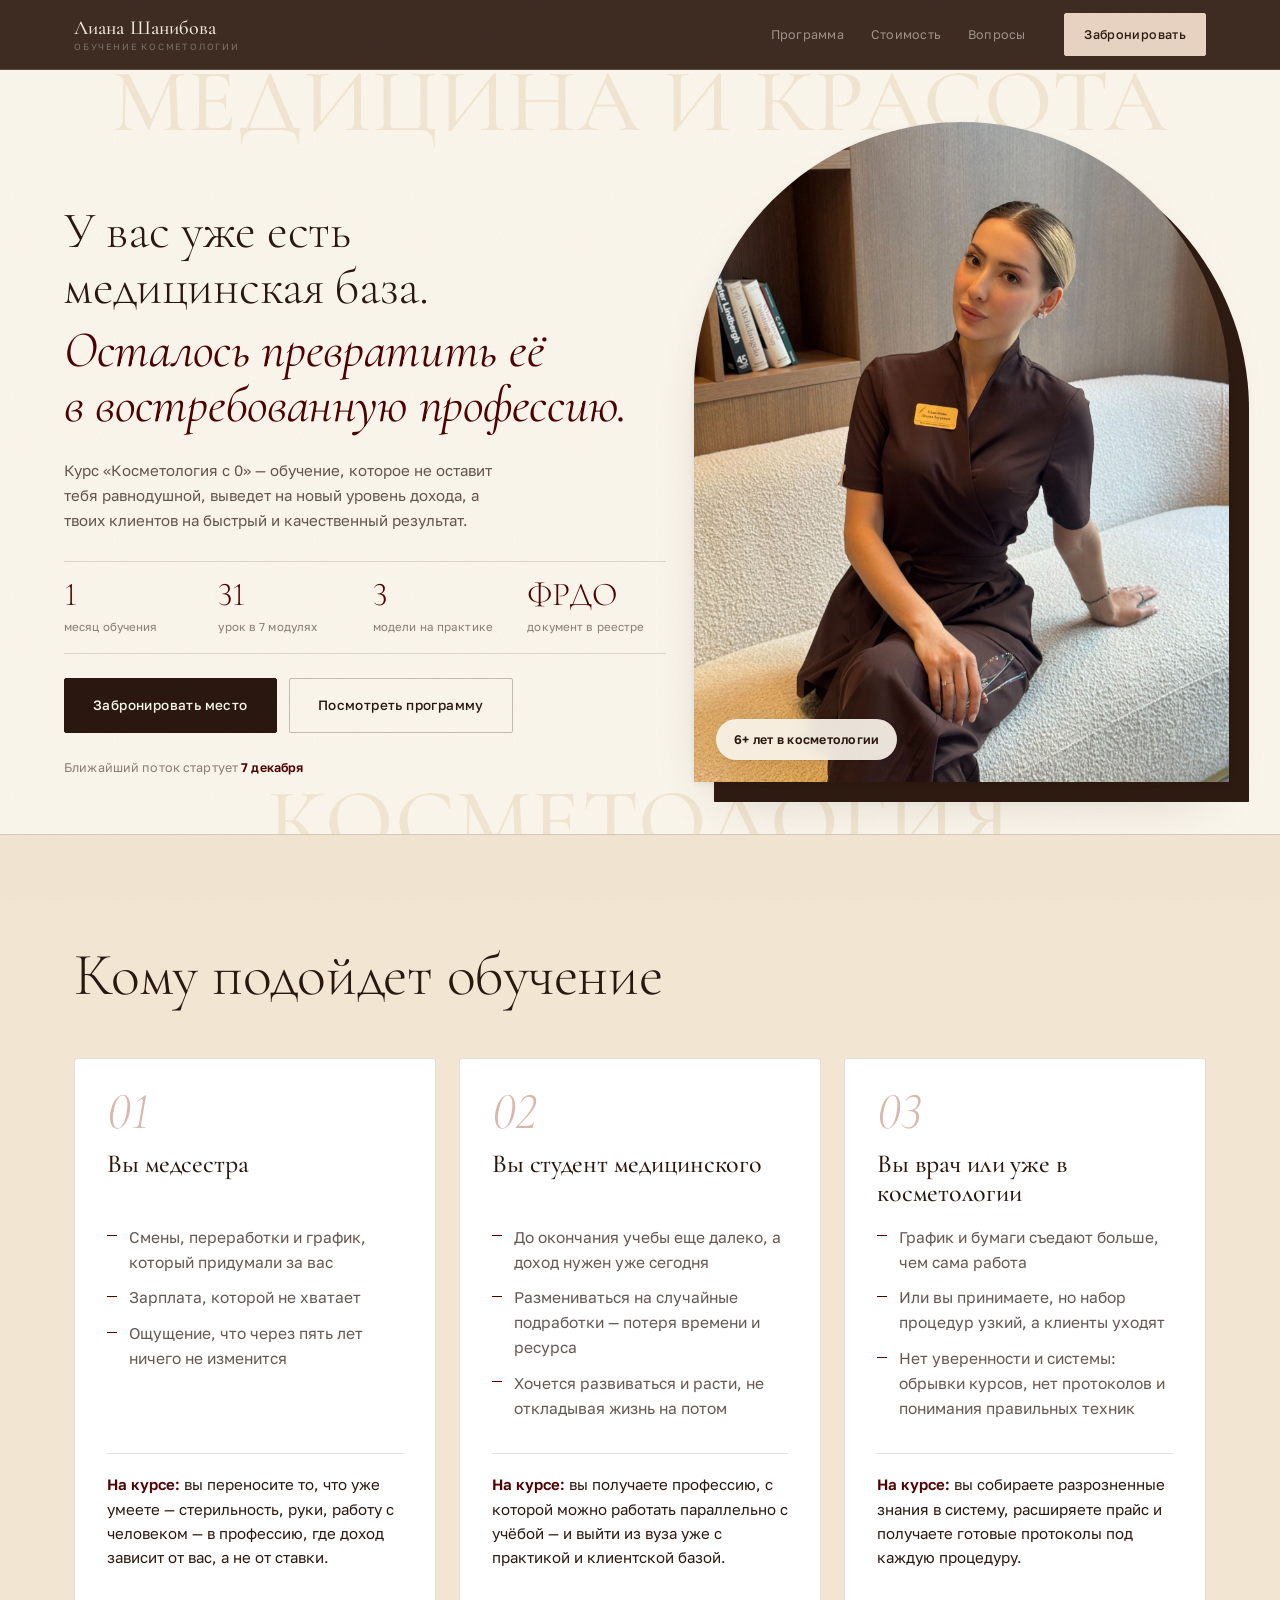
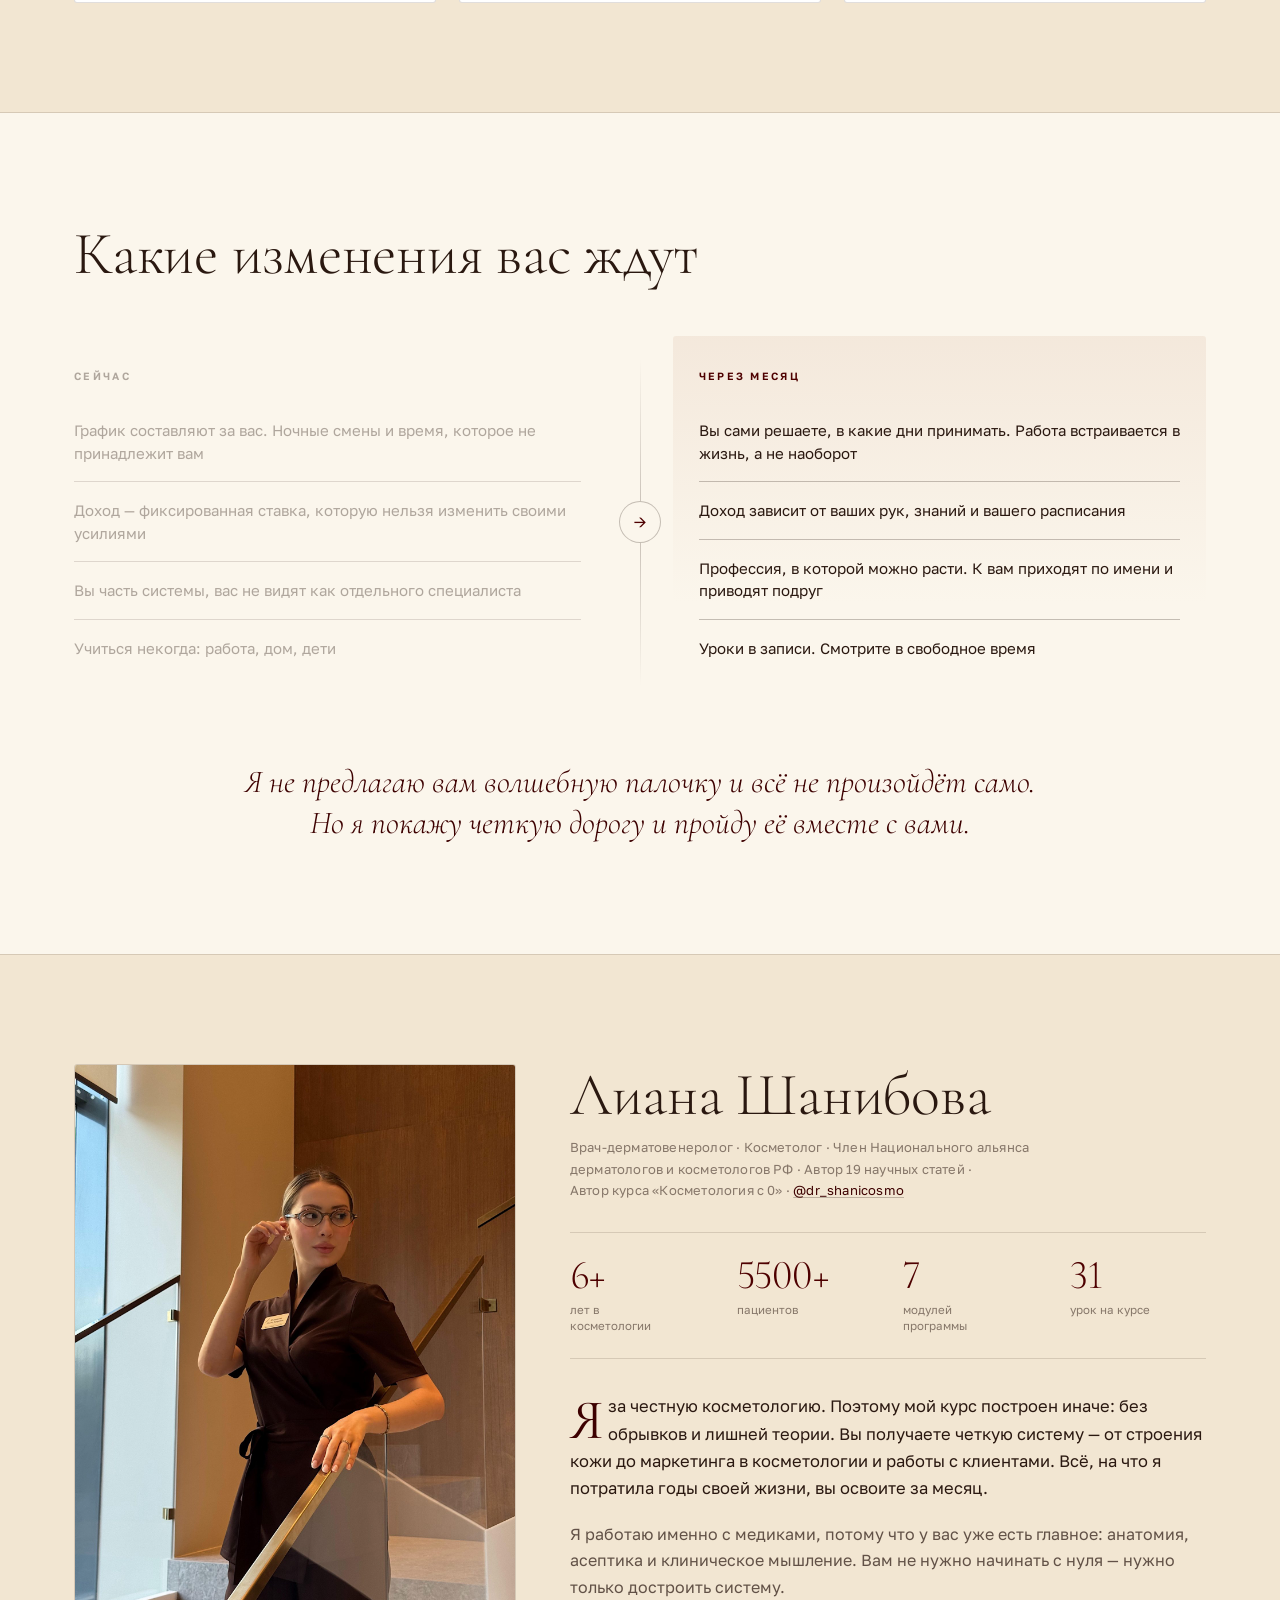
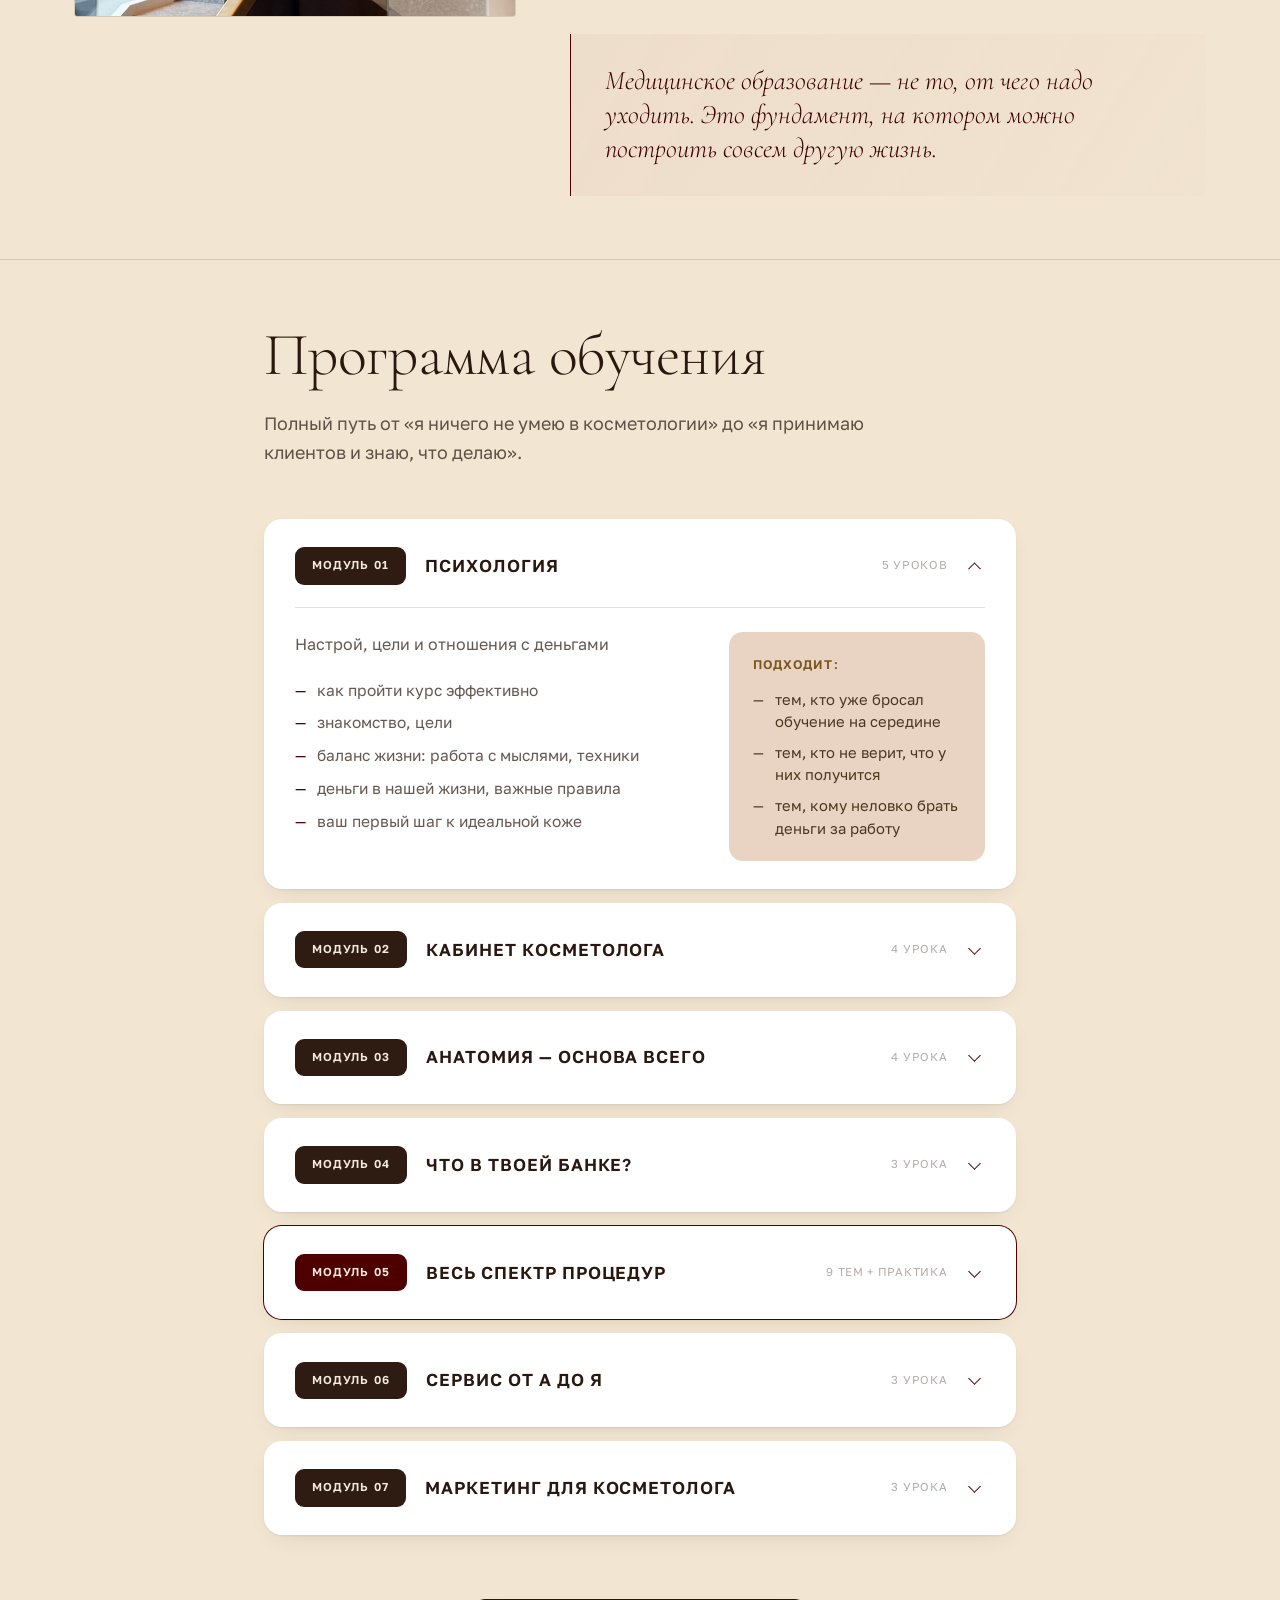
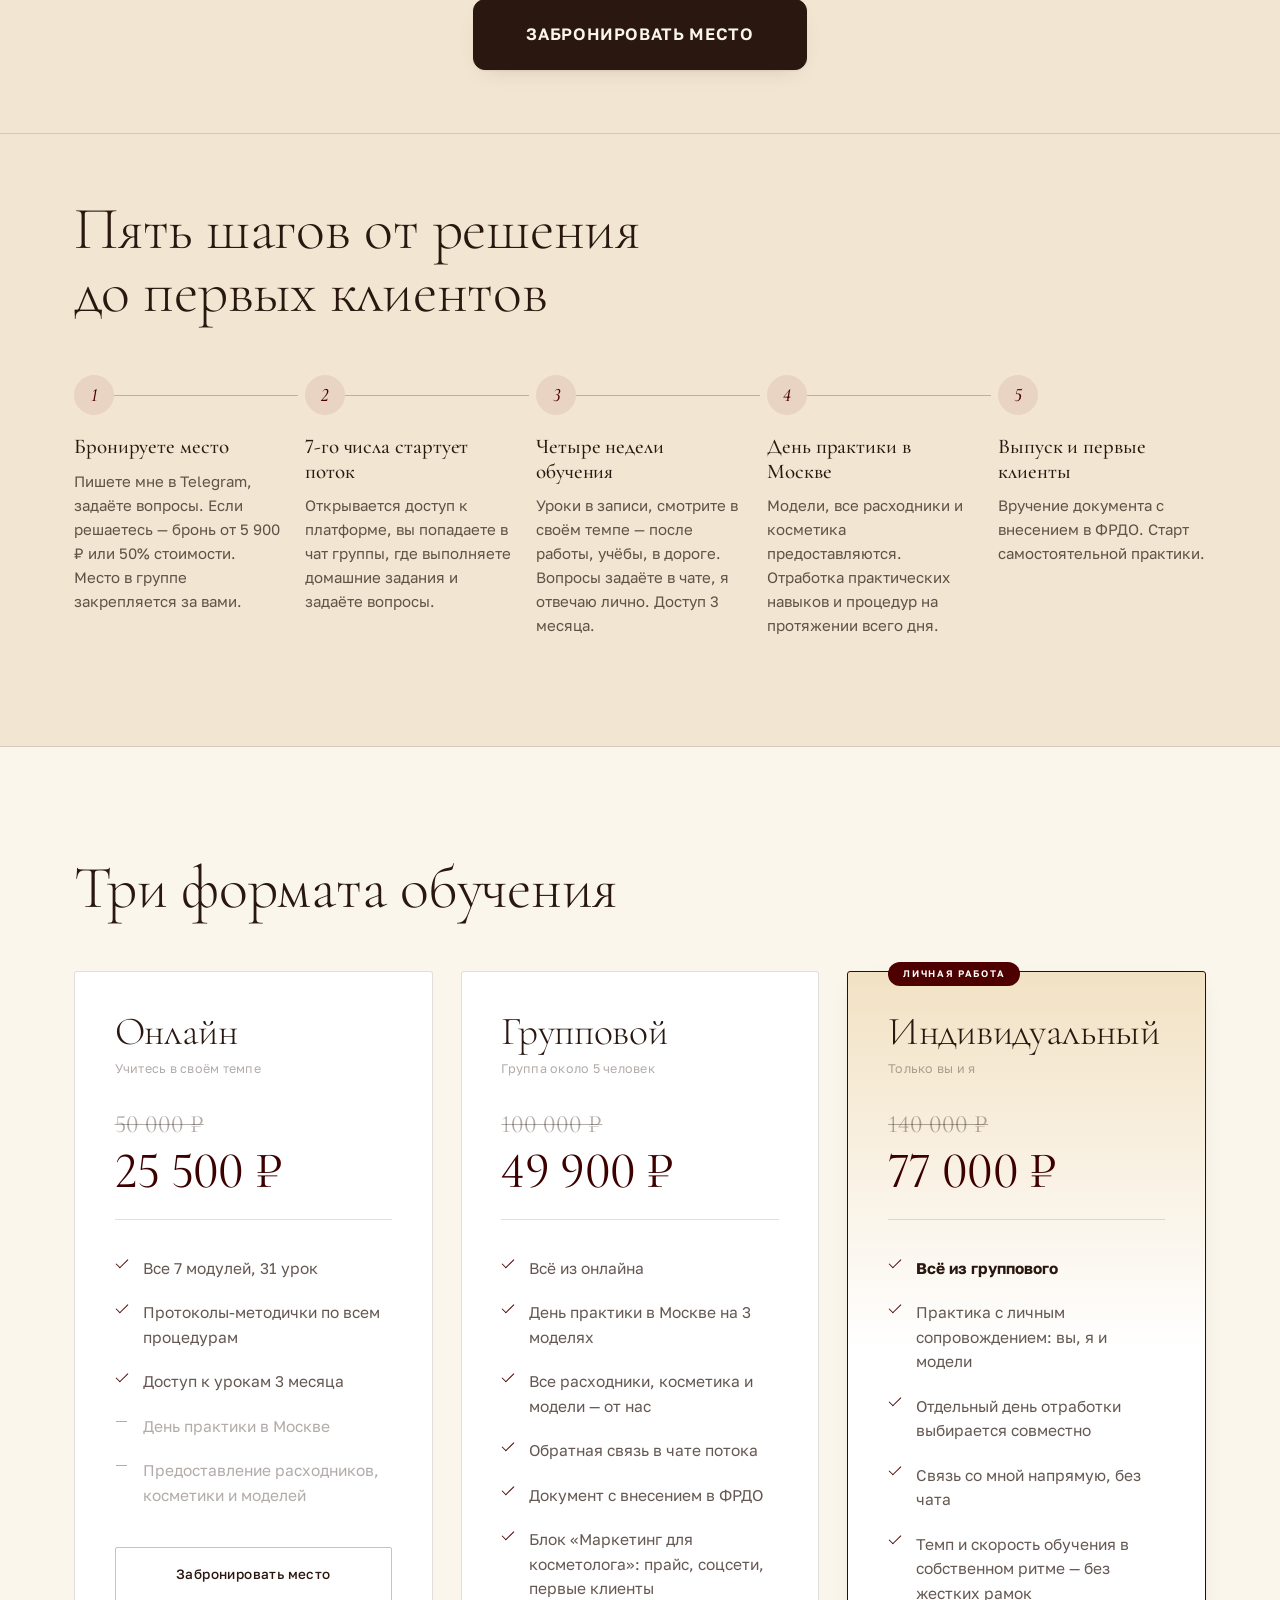
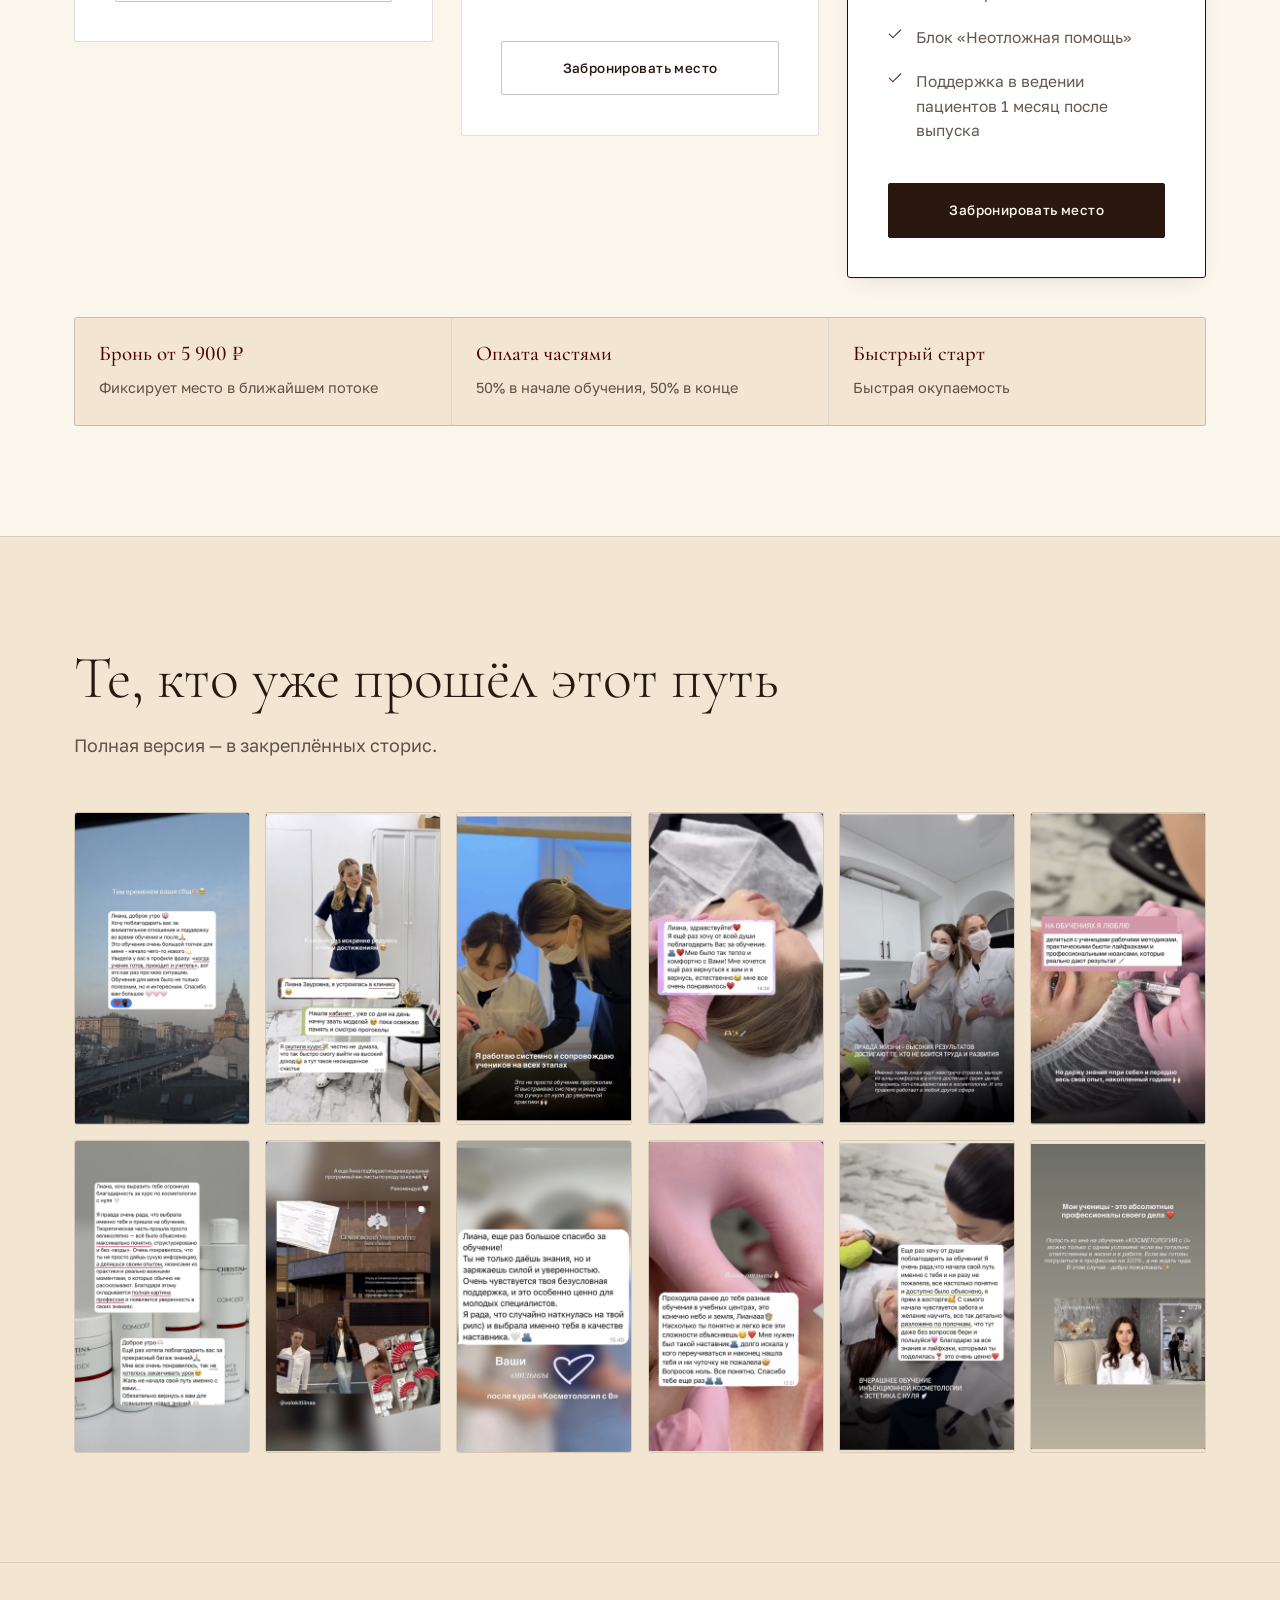
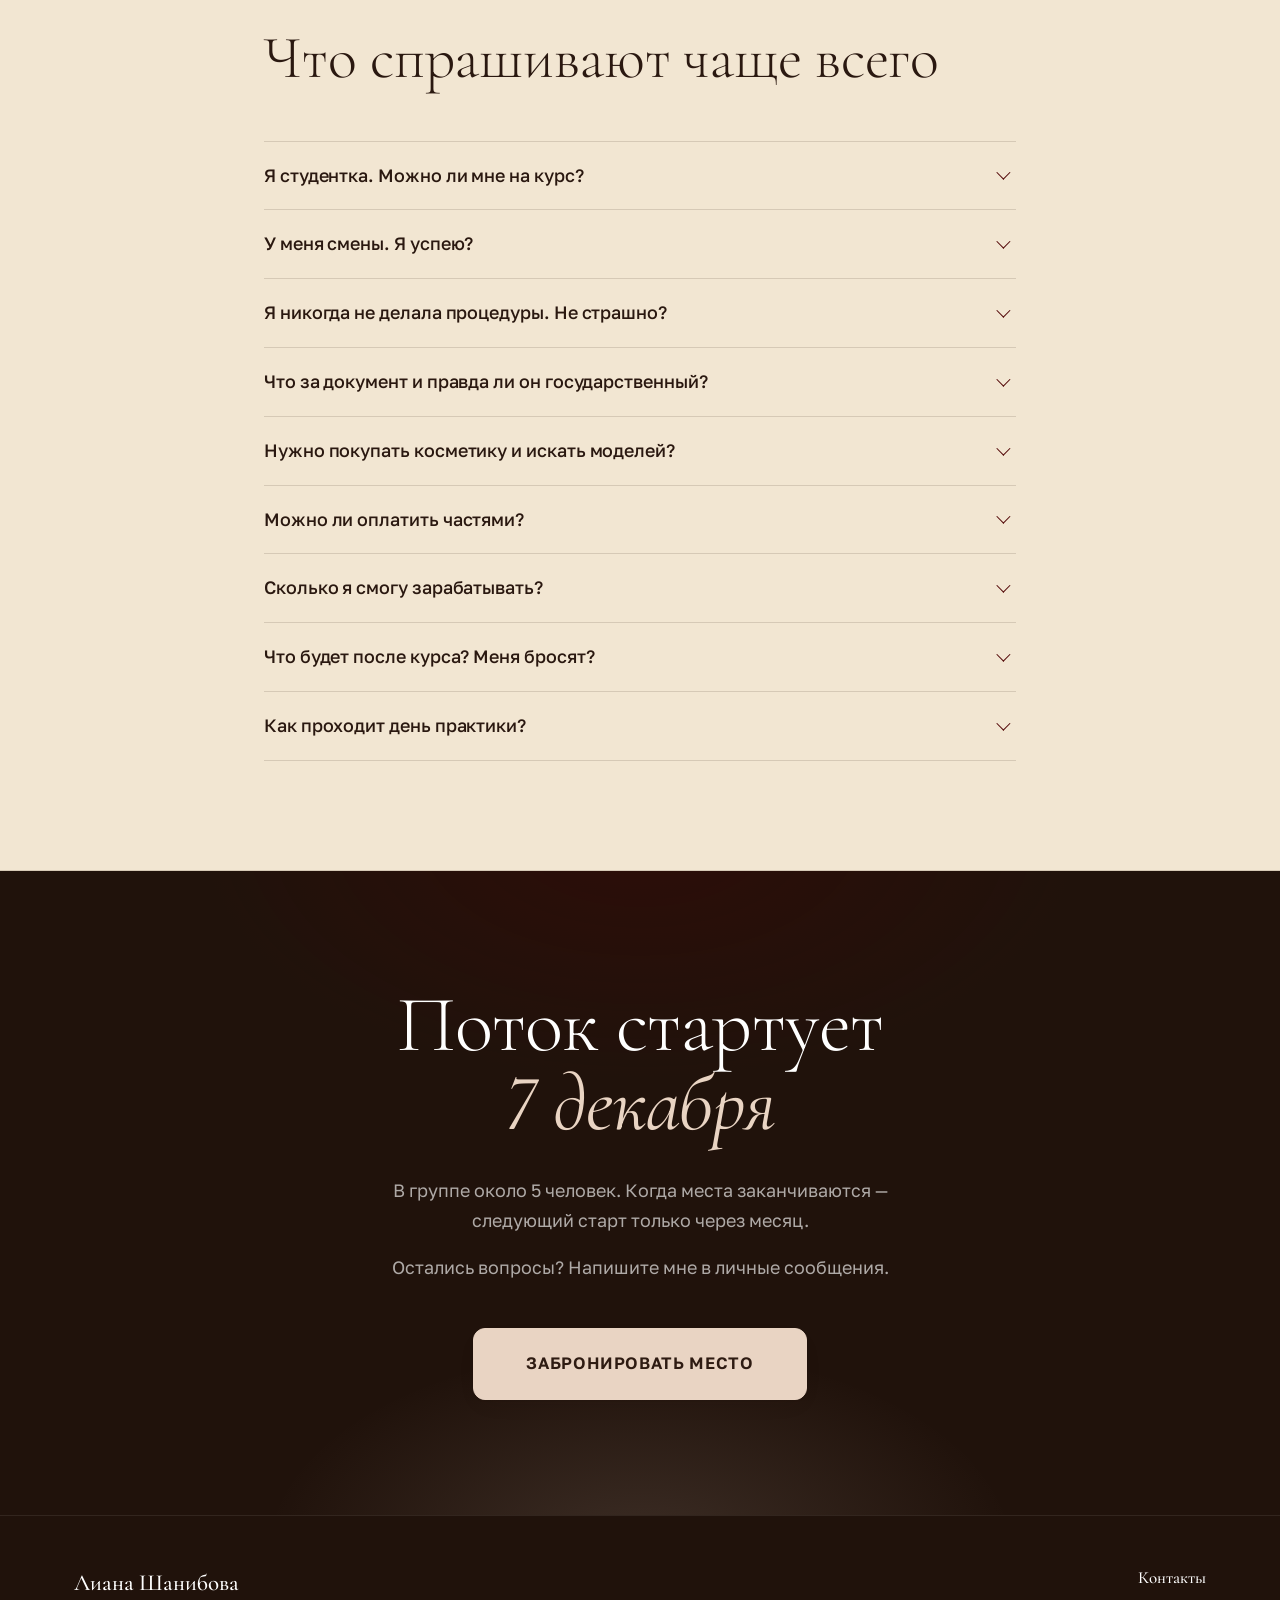
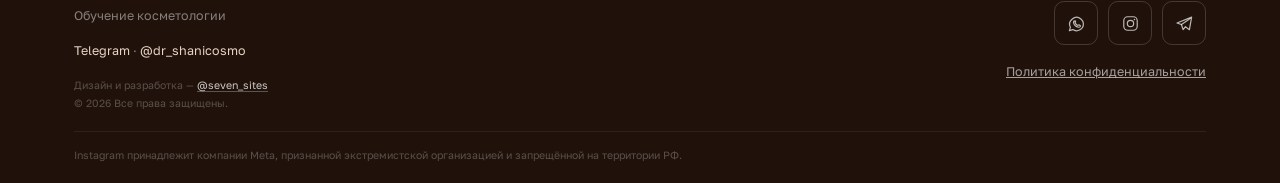
==== index.html @ 210749b7 "Изменил ссылку seven-sites" ====
<!DOCTYPE html>
<html lang="ru">
<head>
<meta charset="UTF-8">
<meta name="viewport" content="width=device-width, initial-scale=1">
<title>Косметология с 0 — обучение для медсестёр и студентов-медиков | Лиана Шанибова</title>
<link rel="icon" type="image/svg+xml" href="assets/favicon.svg">
<link rel="apple-touch-icon" href="assets/apple-touch-icon.png">
<meta name="description" content="Курс «Косметология с 0» для медсестёр, студентов-медиков и врачей. 1 месяц, 7 модулей, практика в Москве на 3 моделях, документ с внесением в ФРДО. Ближайший поток — 7 числа.">
<meta property="og:title" content="Косметология с 0 — обучение для медиков">
<meta property="og:description" content="За месяц — профессия косметолога-эстетиста. 7 модулей, практика на живых моделях, документ в ФРДО.">
<meta property="og:image" content="assets/og-image.jpg">
<meta property="og:type" content="website">
<link rel="preconnect" href="https://fonts.googleapis.com">
<link rel="preconnect" href="https://fonts.gstatic.com" crossorigin>
<link href="https://fonts.googleapis.com/css2?family=Cormorant+Garamond:ital,wght@0,300;0,400;0,500;0,600;1,300;1,400&family=Golos+Text:wght@400;500;600;700&display=swap" rel="stylesheet">
<link rel="stylesheet" href="styles.css?v=3">
<script>
  /* Анимацию появления включаем только если JS жив.
     Без этого флага контент виден сразу — страница не может «пропасть». */
  document.documentElement.classList.add('js');
</script>
</head>
<body>

<div class="grain" aria-hidden="true"></div>

<!-- ══ ШАПКА ══ -->
<header class="hdr">
  <div class="hdr__in">
    <a href="#top" class="hdr__brand">
      <span class="hdr__name">Лиана Шанибова</span>
      <span class="hdr__sub">обучение косметологии</span>
    </a>
    <nav class="hdr__nav">
      <a href="#program">Программа</a>
      <a href="#price">Стоимость</a>
      <a href="#faq">Вопросы</a>
    </nav>
    <a href="#" class="btn btn--sm js-tg">Забронировать</a>
  </div>
  <div class="hdr__progress" id="progress" aria-hidden="true"></div>
</header>

<main id="top">

<!-- ══ 01. ПЕРВЫЙ ЭКРАН ══ -->
<section class="hero">
  <p class="hero__ghost hero__ghost--top" aria-hidden="true">медицина и красота</p>
  <p class="hero__ghost hero__ghost--bottom" aria-hidden="true">косметология</p>

  <div class="hero__grid">
    <div class="hero__text">
      <h1 class="hero__h1 reveal" style="--d:.08s">
        У вас уже есть<br>медицинская база.
        <em>Осталось превратить её<br>в востребованную профессию.</em>
      </h1>
      <p class="hero__lead reveal" style="--d:.16s">
        Курс «Косметология с 0» — обучение, которое не оставит тебя равнодушной, выведет на новый уровень дохода, а твоих клиентов на быстрый и качественный результат.
      </p>
      <ul class="hero__marks reveal" style="--d:.24s">
        <li><b>1</b><span>месяц обучения</span></li>
        <li><b>31</b><span>урок в 7 модулях</span></li>
        <li><b>3</b><span>модели на практике</span></li>
        <li><b>ФРДО</b><span>документ в реестре</span></li>
      </ul>
      <div class="hero__cta reveal" style="--d:.32s">
        <a href="#" class="btn js-tg">Забронировать место</a>
        <a href="#program" class="btn btn--ghost">Посмотреть программу</a>
      </div>
      <p class="hero__note reveal" style="--d:.38s">
        Ближайший поток стартует <b class="js-stream">7 числа</b>
      </p>
    </div>

    <div class="hero__photo-frame">
      <span class="hero__photo-back" aria-hidden="true"></span>
      <!-- <span class="hero__photo-label" aria-hidden="true"><i></i>Действующая практика</span> -->
      <figure class="hero__photo">
        <img src="assets/hero-portrait.jpg" alt="Лиана Шанибова, косметолог-эстетист" loading="eager">
        <span class="hero__tag">6+ лет в косметологии</span>
      </figure>
    </div>
  </div>
</section>

<!-- ══ 02. УЗНАЙ СЕБЯ ══ -->
<section class="sec sec--tint" id="who">
  <div class="wrap">
    <p class="eyebrow reveal" data-n="02">Кто приходит</p>
    <h2 class="h2 reveal">Кому подойдет обучение</h2>

    <div class="cards3">
      <article class="card reveal">
        <span class="card__num">01</span>
        <h3>Вы медсестра</h3>
        <ul class="pains">
          <li>Смены, переработки и график, который придумали за вас</li>
          <li>Зарплата, которой не хватает</li>
          <li>Ощущение, что через пять лет ничего не изменится</li>
        </ul>
        <p class="card__out"><b>На курсе:</b> вы переносите то, что уже умеете — стерильность,
          руки, работу с человеком — в профессию, где доход зависит от вас, а не от ставки.</p>
      </article>

      <article class="card reveal" style="--d:.1s">
        <span class="card__num">02</span>
        <h3>Вы студент медицинского</h3>
        <ul class="pains">
          <li>До окончания учебы еще далеко, а доход нужен уже сегодня</li>
          <li>Размениваться на случайные подработки — потеря времени и ресурса</li>
          <li>Хочется развиваться и расти, не откладывая жизнь на потом</li>
        </ul>
        <p class="card__out"><b>На курсе:</b> вы получаете профессию, с которой можно работать
          параллельно с учёбой — и выйти из вуза уже с практикой и клиентской базой.</p>
      </article>

      <article class="card reveal" style="--d:.2s">
        <span class="card__num">03</span>
        <h3>Вы врач или уже в косметологии</h3>
        <ul class="pains">
          <li>График и бумаги съедают больше, чем сама работа</li>
          <li>Или вы принимаете, но набор процедур узкий, а клиенты уходят</li>
          <li>Нет уверенности и системы: обрывки курсов, нет протоколов и понимания правильных техник</li>
        </ul>
        <p class="card__out"><b>На курсе:</b> вы собираете разрозненные знания в систему,
          расширяете прайс и получаете готовые протоколы под каждую процедуру.</p>
      </article>
    </div>
  </div>
</section>

<!-- ══ 03. КОНТРАСТ ══ -->
<section class="sec" id="shift">
  <div class="wrap">
    <p class="eyebrow reveal" data-n="03">Что меняется</p>
    <h2 class="h2 reveal">Какие изменения вас ждут</h2>

    <div class="shift">
      <div class="shift__col shift__col--now">
        <p class="shift__cap">Сейчас</p>
        <ul>
          <li>График составляют за вас. Ночные смены и время, которое не принадлежит вам</li>
          <li>Доход — фиксированная ставка, которую нельзя изменить своими усилиями</li>
          <li>Вы часть системы, вас не видят как отдельного специалиста</li>
          <li>Учиться некогда: работа, дом, дети</li>
        </ul>
      </div>

      <div class="shift__axis" aria-hidden="true"><span class="shift__key">→</span></div>

      <div class="shift__col shift__col--next">
        <p class="shift__cap">Через месяц</p>
        <ul>
          <li>Вы сами решаете, в какие дни принимать. Работа встраивается в жизнь, а не наоборот</li>
          <li>Доход зависит от ваших рук, знаний и вашего расписания</li>
          <li>Профессия, в которой можно расти. К вам приходят по имени и приводят подруг</li>
          <li>Уроки в записи. Смотрите в свободное время</li>
        </ul>
      </div>
    </div>

    <p class="shift__sign reveal">Я не предлагаю вам волшебную палочку и всё не произойдёт само.<br>
      Но я покажу четкую дорогу и пройду её вместе с вами.</p>
  </div>
</section>

<!-- ══ 04. ЭКСПЕРТ ══ -->
<section class="sec sec--tint" id="expert">
  <div class="wrap">
    <div class="expert">
      <div class="expert__media reveal">
        <figure class="ph ph--tall">
          <img src="assets/about-portrait.jpg" alt="Лиана Шанибова" loading="lazy">
        </figure>
      </div>

      <div class="expert__body">
        <p class="eyebrow reveal" data-n="04">Кто ведёт обучение</p>
        <h2 class="h2 reveal">Лиана Шанибова</h2>
        <p class="expert__role reveal">Врач-дерматовенеролог · Косметолог · Член Национального альянса дерматологов и косметологов РФ · Автор 19 научных статей ·
          <br>Автор курса «Косметология с 0» · <a href="#">@dr_shanicosmo</a></p>

        <dl class="stats reveal">
          <div><dt>6+</dt><dd>лет в косметологии</dd></div>
          <div><dt>5500+</dt><dd>пациентов</dd></div>
          <div><dt>7</dt><dd>модулей программы</dd></div>
          <div><dt>31</dt><dd>урок на курсе</dd></div>
        </dl>

        <div class="prose reveal">
          <p>Я за честную косметологию. Поэтому мой курс построен иначе: без обрывков и лишней теории.
            Вы получаете четкую систему — от строения кожи до маркетинга в косметологии и работы с клиентами.
            Всё, на что я потратила годы своей жизни, вы освоите за месяц.</p>
          <p>Я работаю именно с медиками, потому что у вас уже есть главное: анатомия, асептика и клиническое мышление.
             Вам не нужно начинать с нуля — нужно только достроить систему.</p>
        </div>

        <blockquote class="quote reveal">
          Медицинское образование — не то, от чего надо уходить.
          Это фундамент, на котором можно построить совсем другую жизнь.
        </blockquote>
      </div>
    </div>
  </div>
</section>

<!-- ══ 05. ПРОГРАММА ══ -->
<section class="sec sec--tint" id="program">
  <div class="wrap wrap--narrow">
    <p class="eyebrow reveal" data-n="05">Программа</p>
    <h2 class="h2 reveal">Программа обучения</h2>
    <p class="lead reveal">Полный путь от «я ничего не умею в косметологии» до «я принимаю клиентов
      и знаю, что делаю».</p>

    <div class="mods" id="modules">
      <details class="mod reveal" open>
        <summary class="mod__head">
          <span class="mod__badge">Модуль 01</span>
          <span class="mod__title">Психология</span>
          <span class="mod__c">5 уроков</span>
        </summary>
        <div class="mod__in">
          <div class="mod__main">
            <p class="mod__sub">Настрой, цели и отношения с деньгами</p>
            <ul class="mod__g">
              <li>как пройти курс эффективно</li>
              <li>знакомство, цели</li>
              <li>баланс жизни: работа с мыслями, техники</li>
              <li>деньги в нашей жизни, важные правила</li>
              <li>ваш первый шаг к идеальной коже</li>
            </ul>
          </div>
          <aside class="mod__side">
            <p class="mod__cap">Подходит:</p>
            <ul>
              <li>тем, кто уже бросал обучение на середине</li>
              <li>тем, кто не верит, что у них получится</li>
              <li>тем, кому неловко брать деньги за работу</li>
            </ul>
          </aside>
        </div>
      </details>

      <details class="mod reveal">
        <summary class="mod__head">
          <span class="mod__badge">Модуль 02</span>
          <span class="mod__title">Кабинет косметолога</span>
          <span class="mod__c">4 урока</span>
        </summary>
        <div class="mod__in">
          <div class="mod__main">
            <p class="mod__sub">Как собрать рабочее место, которое проходит проверку</p>
            <ul class="mod__g">
              <li>что должно быть в кабинете косметолога</li>
              <li>одноразовое / многоразовое</li>
              <li>дезинфекция, стерилизация и обработка инструментов по СанПиН</li>
              <li>главные атрибуты косметолога на работе</li>
            </ul>
          </div>
          <aside class="mod__side">
            <p class="mod__cap">Подходит:</p>
            <ul>
              <li>тем, кто собирает кабинет с нуля</li>
              <li>тем, кто не знает, что закупать в первую очередь</li>
              <li>тем, кто боится проверок и штрафов</li>
            </ul>
          </aside>
        </div>
      </details>

      <details class="mod reveal">
        <summary class="mod__head">
          <span class="mod__badge">Модуль 03</span>
          <span class="mod__title">Анатомия — основа всего</span>
          <span class="mod__c">4 урока</span>
        </summary>
        <div class="mod__in">
          <div class="mod__main">
            <p class="mod__sub">Кожа, диагностика и первая консультация</p>
            <ul class="mod__g">
              <li>теоретический фундамент, изучаем кожу</li>
              <li>кожа, в которой мы живём: строение, типы и особенности</li>
              <li>навык успешной консультации: диагностика онлайн и офлайн</li>
              <li>карта клиента</li>
            </ul>
          </div>
          <aside class="mod__side">
            <p class="mod__cap">Подходит:</p>
            <ul>
              <li>тем, кто хочет понимать, а не заучивать</li>
              <li>тем, кто теряется на консультации</li>
              <li>тем, кто хочет назначать процедуры осознанно</li>
            </ul>
          </aside>
        </div>
      </details>

      <details class="mod reveal">
        <summary class="mod__head">
          <span class="mod__badge">Модуль 04</span>
          <span class="mod__title">Что в твоей банке?</span>
          <span class="mod__c">3 урока</span>
        </summary>
        <div class="mod__in">
          <div class="mod__main">
            <p class="mod__sub">Составы, активы и подбор домашнего ухода</p>
            <ul class="mod__g">
              <li>составы косметических средств, активы, полный разбор ухода</li>
              <li>базовый и интенсивный домашний уход, подбор средств для клиента</li>
              <li>SPF-защита</li>
            </ul>
          </div>
          <aside class="mod__side">
            <p class="mod__cap">Подходит:</p>
            <ul>
              <li>тем, кто путается в составах и активах</li>
              <li>тем, кто хочет продавать уход без впаривания</li>
              <li>тем, кому важен результат у клиента дома</li>
            </ul>
          </aside>
        </div>
      </details>

      <details class="mod mod--hl reveal">
        <summary class="mod__head">
          <span class="mod__badge">Модуль 05</span>
          <span class="mod__title">Весь спектр процедур</span>
          <span class="mod__c">9 тем + практика</span>
        </summary>
        <div class="mod__in">
          <div class="mod__main">
            <p class="mod__sub">Все процедуры курса — с протоколами и отработкой руками</p>
            <ul class="mod__g">
              <li>все виды чисток лица</li>
              <li>пилинги по типу и состоянию кожи: поверхностные, срединные, всесезонные</li>
              <li>аппаратная фракционная мезотерапия</li>
              <li>мезороллер / микроигольчатая терапия</li>
              <li>скульптурный и расслабляющий массажи</li>
            </ul>
            <ul class="mod__g">
              <li>газожидкостный пилинг кожи головы</li>
              <li>аппаратные процедуры: Dermadrop TDA, Heleo4</li>
              <li>карбокситерапия CO₂</li>
              <li>криотерапия / холодный азот</li>
            </ul>
            <p class="mod__plus">+ протоколы-методички по каждой процедуре и возможность отработки практических навыков на 3 моделях</p>
          </div>
          <aside class="mod__side">
            <p class="mod__cap">Подходит:</p>
            <ul>
              <li>тем, кто хочет широкий прайс сразу после курса</li>
              <li>тем, кто боится взять инструмент в руки</li>
              <li>тем, у кого знания собраны из обрывков</li>
            </ul>
          </aside>
        </div>
      </details>

      <details class="mod reveal">
        <summary class="mod__head">
          <span class="mod__badge">Модуль 06</span>
          <span class="mod__title">Сервис от А до Я</span>
          <span class="mod__c">3 урока</span>
        </summary>
        <div class="mod__in">
          <div class="mod__main">
            <p class="mod__sub">Как сделать так, чтобы клиент возвращался</p>
            <ul class="mod__g">
              <li>клиентоориентированность, действия при подписке, как не спугнуть</li>
              <li>сервис в переписке и в салоне, на что обращают внимание клиенты</li>
              <li>выбор основного продукта, стабильные деньги с курса и продажи</li>
            </ul>
          </div>
          <aside class="mod__side">
            <p class="mod__cap">Подходит:</p>
            <ul>
              <li>тем, у кого клиенты приходят один раз</li>
              <li>тем, кто стесняется писать первым</li>
              <li>тем, кто хочет заполненную запись, а не разовые визиты</li>
            </ul>
          </aside>
        </div>
      </details>

      <details class="mod reveal">
        <summary class="mod__head">
          <span class="mod__badge">Модуль 07</span>
          <span class="mod__title">Маркетинг для косметолога</span>
          <span class="mod__c">3 урока</span>
        </summary>
        <div class="mod__in">
          <div class="mod__main">
            <p class="mod__sub">Как находить клиентов и выстраивать поток</p>
            <ul class="mod__g">
              <li>как вести соцсети: личный бренд, визуал, оформление страницы</li>
              <li>упаковка продуктов, как составить прайс</li>
              <li>экспертность косметолога — в чём она</li>
            </ul>
          </div>
          <aside class="mod__side">
            <p class="mod__cap">Подходит:</p>
            <ul>
              <li>тем, у кого нет стабильного потока</li>
              <li>тем, кто хочет начать зарабатывать быстрее</li>
              <li>тем, кто не понимает, как привлекать клиентов</li>
            </ul>
          </aside>
        </div>
      </details>
    </div>

    <div class="mods__cta reveal">
      <a href="#" class="btn btn--lg btn--glow js-tg">ЗАБРОНИРОВАТЬ МЕСТО</a>
    </div>
  </div>
</section>


<!-- ══ 06. КАК ПРОХОДИТ ══ -->
<section class="sec sec--tint" id="how">
  <div class="wrap">
    <p class="eyebrow reveal" data-n="06">Как всё устроено</p>
    <h2 class="h2 reveal">Пять шагов от решения<br>до первых клиентов</h2>

    <ol class="steps">
      <li class="reveal">
        <b>Бронируете место</b>
        <p>Пишете мне в Telegram, задаёте вопросы. Если решаетесь — бронь от 5 900 ₽ или 50% стоимости.
          Место в группе закрепляется за вами.</p>
      </li>
      <li class="reveal" style="--d:.08s">
        <b>7-го числа стартует поток</b>
        <p>Открывается доступ к платформе, вы попадаете в чат группы, где выполняете домашние задания и задаёте вопросы.</p>
      </li>
      <li class="reveal" style="--d:.16s">
        <b>Четыре недели обучения</b>
        <p>Уроки в записи, смотрите в своём темпе — после работы, учёбы, в дороге.
          Вопросы задаёте в чате, я отвечаю лично. Доступ 3 месяца.</p>
      </li>
      <li class="reveal" style="--d:.24s">
        <b>День практики в Москве</b>
        <p>Модели, все расходники и косметика предоставляются. Отработка практических навыков и процедур на протяжении всего дня.</p>
      </li>
      <li class="reveal" style="--d:.32s">
        <b>Выпуск и первые клиенты</b>
        <p>Вручение документа с внесением в ФРДО. Старт самостоятельной практики.</p>
      </li>
    </ol>
  </div>
</section>

<!-- ══ 07. ТАРИФЫ ══ -->
<section class="sec" id="price">
  <div class="wrap">
    <p class="eyebrow reveal" data-n="07">Стоимость</p>
    <h2 class="h2 reveal">Три формата обучения</h2>

    <div class="plans">
      <article class="plan reveal">
        <h3 class="plan__name">Онлайн</h3>
        <p class="plan__meta">Учитесь в своём темпе</p>
        <p class="plan__price"><s>50 000 ₽</s><b>25 500 ₽</b></p>
        <ul class="plan__list">
          <li>Все 7 модулей, 31 урок</li>
          <li>Протоколы-методички по всем процедурам</li>
          <li>Доступ к урокам 3 месяца</li>
          
          <li class="is-no">День практики в Москве</li>
          <li class="is-no">Предоставление расходников, косметики и моделей</li>
          <!-- Лиана: сюда можно добавить ещё пункты отличий онлайн vs групповой -->
        </ul>
        <a href="#" class="btn btn--ghost js-tg">Забронировать место</a>
      </article>

      <article class="plan reveal" style="--d:.05s">
        <h3 class="plan__name">Групповой</h3>
        <p class="plan__meta">Группа около 5 человек</p>
        <p class="plan__price"><s>100 000 ₽</s><b>49 900 ₽</b></p>
        <ul class="plan__list">
          <li>Всё из онлайна</li>
          <li>День практики в Москве на 3 моделях</li>
          <li>Все расходники, косметика и модели — от нас</li>
          <li>Обратная связь в чате потока</li>
          <li>Документ с внесением в ФРДО</li>
          <li>Блок «Маркетинг для косметолога»: прайс, соцсети, первые клиенты</li>
        </ul>
        <a href="#" class="btn btn--ghost js-tg">Забронировать место</a>
      </article>

      <article class="plan plan--hl reveal" style="--d:.1s">
        <span class="plan__badge">Личная работа</span>
        <h3 class="plan__name">Индивидуальный</h3>
        <p class="plan__meta">Только вы и я</p>
        <p class="plan__price"><s>140 000 ₽</s><b>77 000 ₽</b></p>
        <ul class="plan__list">
          <li><b>Всё из группового</b></li>
          <li>Практика с личным сопровождением: вы, я и модели</li>
          <li>Отдельный день отработки выбирается совместно</li>
          <li>Связь со мной напрямую, без чата</li>
          <li>Темп и скорость обучения в собственном ритме — без жестких рамок</li>
          <li>Блок «Неотложная помощь»</li>
          <li>Поддержка в ведении пациентов 1 месяц после выпуска</li>
        </ul>
        <a href="#" class="btn js-tg">Забронировать место</a>
      </article>
    </div>

    <div class="pay reveal">
      <div><b>Бронь от 5 900 ₽</b><span>Фиксирует место в ближайшем потоке</span></div>
      <div><b>Оплата частями</b><span>50% в начале обучения, 50% в конце</span></div>
      <div><b>Быстрый старт</b><span>Быстрая окупаемость</span></div>
    </div>
  </div>
</section>

<!-- ══ 08. ОТЗЫВЫ ══ -->
<section class="sec sec--tint" id="reviews">
  <div class="wrap">
    <p class="eyebrow reveal" data-n="08">Отзывы</p>
    <h2 class="h2 reveal">Те, кто уже прошёл этот путь</h2>
    <p class="lead reveal">Полная версия — в закреплённых сторис.</p>

    <div class="revs" id="revs">
      <figure class="ph ph--rev reveal">
        <button class="ph__zoom" type="button" aria-label="Открыть отзыв полностью">
          <img src="assets/review-1.jpg" alt="Отзыв ученицы курса «Косметология с 0»" loading="lazy">
        </button>
      </figure>
      <figure class="ph ph--rev reveal" style="--d:.06s">
        <button class="ph__zoom" type="button" aria-label="Открыть отзыв полностью">
          <img src="assets/review-2.jpg" alt="Отзыв ученицы курса «Косметология с 0»" loading="lazy">
        </button>
      </figure>
      <figure class="ph ph--rev reveal" style="--d:.12s">
        <button class="ph__zoom" type="button" aria-label="Открыть отзыв полностью">
          <img src="assets/review-3.jpg" alt="Отзыв ученицы курса «Косметология с 0»" loading="lazy">
        </button>
      </figure>
      <figure class="ph ph--rev reveal" style="--d:.18s">
        <button class="ph__zoom" type="button" aria-label="Открыть отзыв полностью">
          <img src="assets/review-4.jpg" alt="Отзыв клиентки о процедуре" loading="lazy">
        </button>
      </figure>
      <figure class="ph ph--rev reveal" style="--d:.24s">
        <button class="ph__zoom" type="button" aria-label="Открыть отзыв полностью">
          <img src="assets/review-5.jpg" alt="Отзыв ученицы курса «Косметология с 0»" loading="lazy">
        </button>
      </figure>
      <figure class="ph ph--rev reveal" style="--d:.3s">
        <button class="ph__zoom" type="button" aria-label="Открыть отзыв полностью">
          <img src="assets/review-6.jpg" alt="Отзыв ученицы курса «Косметология с 0»" loading="lazy">
        </button>
      </figure>
      <figure class="ph ph--rev reveal">
        <button class="ph__zoom" type="button" aria-label="Открыть отзыв полностью">
          <img src="assets/review-7.jpg" alt="Отзыв ученицы курса «Косметология с 0»" loading="lazy">
        </button>
      </figure>
      <figure class="ph ph--rev reveal" style="--d:.06s">
        <button class="ph__zoom" type="button" aria-label="Открыть отзыв полностью">
          <img src="assets/review-8.jpg" alt="Отзыв ученицы курса «Косметология с 0»" loading="lazy">
        </button>
      </figure>
      <figure class="ph ph--rev reveal" style="--d:.12s">
        <button class="ph__zoom" type="button" aria-label="Открыть отзыв полностью">
          <img src="assets/review-9.jpg" alt="Отзывы учениц курса «Косметология с 0»" loading="lazy">
        </button>
      </figure>
      <figure class="ph ph--rev reveal" style="--d:.18s">
        <button class="ph__zoom" type="button" aria-label="Открыть отзыв полностью">
          <img src="assets/review-10.jpg" alt="Отзыв ученицы курса «Косметология с 0»" loading="lazy">
        </button>
      </figure>
      <figure class="ph ph--rev reveal" style="--d:.24s">
        <button class="ph__zoom" type="button" aria-label="Открыть отзыв полностью">
          <img src="assets/review-11.jpg" alt="Отзыв ученицы курса «Косметология с 0»" loading="lazy">
        </button>
      </figure>
      <figure class="ph ph--rev reveal" style="--d:.3s">
        <button class="ph__zoom" type="button" aria-label="Открыть отзыв полностью">
          <img src="assets/review-12.jpg" alt="Отзыв ученицы курса «Косметология с 0»" loading="lazy">
        </button>
      </figure>
    </div>
  </div>
</section>


<!-- ══ 09. FAQ ══ -->
<section class="sec sec--tint" id="faq">
  <div class="wrap wrap--narrow">
    <p class="eyebrow reveal" data-n="09">Вопросы</p>
    <h2 class="h2 reveal">Что спрашивают чаще всего</h2>

    <div class="acc acc--faq">
      <details class="acc__item">
        <summary><span class="acc__t">Я студентка. Можно ли мне на курс?</span></summary>
        <div class="acc__body"><p>Да. Мы берём студентов медицинских вузов и колледжей с 1 по 6 курс.
          Многие начинают принимать первых клиентов уже во время учёбы. Моя программа рассчитана так, чтобы студентам медицинских вузов было комфортно совмещать ее с основной учёбой.</p></div>
      </details>
      <details class="acc__item">
        <summary><span class="acc__t">У меня смены. Я успею?</span></summary>
        <div class="acc__body"><p>Да, видеоуроки в записи. Доступ сохраняется еще 3 месяца после окончания обучения. 
          Поэтому вы можете просматривать уроки в своем спокойном темпе, особенно если вы на индивидуальном тарифе и не привязаны к группе. </p></div>
      </details>
      <details class="acc__item">
        <summary><span class="acc__t">Я никогда не делала процедуры. Не страшно?</span></summary>
        <div class="acc__body"><p>Именно поэтому курс называется «с 0». Я возьму тебя за руку и расскажу что делать, как развиваться, с чего начать.
          Мы начнём со строения кожи
          и закончим тем, что вы проводите процедуру на живой модели под моим контролем, поэтому
          к практике вы приходите с теорией, а не вслепую.</p></div>
      </details>
      <details class="acc__item">
        <summary><span class="acc__t">Что за документ и правда ли он государственный?</span></summary>
        <div class="acc__body"><p>Документ государственного образца с внесением в ФРДО — Федеральный
          реестр сведений о документах об образовании. Проверяется по номеру в государственной базе.
          Это не сертификат и не бумажка из типографии. Мне важно, чтобы мои ученицы работали официально. </p></div>
      </details>
      <details class="acc__item">
        <summary><span class="acc__t">Нужно покупать косметику и искать моделей?</span></summary>
        <div class="acc__body"><p>Нет. На практике всё предоставляется: косметика, расходники
          и модели. Вы берёте с собой только халат.</p></div>
      </details>
      <details class="acc__item">
        <summary><span class="acc__t">Можно ли оплатить частями?</span></summary>
        <div class="acc__body"><p>Да. Схема — 50% в начале обучения, 50% в конце. Забронировать
          место можно <br>от 5 900 ₽. При необходимости поможем оформить рассрочку через Т-Банк.</p></div>
      </details>
      <details class="acc__item">
        <summary><span class="acc__t">Сколько я смогу зарабатывать?</span></summary>
        <div class="acc__body"><p>Всё зависит от города, вашего графика и того, как вы будете вести клиентов. Что я могу обещать — вы выйдете
          с полным набором процедур для прайса, протоколами и пониманием, как получить первых
          клиентов. Мои ученицы, как правило, сразу окупают курс через 1-2 месяца после окончания обучения. Поэтому все в ваших руках.</p></div>
      </details>
      <details class="acc__item">
        <summary><span class="acc__t">Что будет после курса? Меня бросят?</span></summary>
        <div class="acc__body"><p>На групповом тарифе остаётся чат потока и я в нём. На индивидуальном
          я веду вас ещё месяц после выпуска: разбираем ваших реальных клиентов, помогаю
          с назначениями и сложными случаями.</p></div>
      </details>
      <details class="acc__item">
        <summary><span class="acc__t">Как проходит день практики?</span></summary>
        <div class="acc__body"><p>Один день в оборудованном кабинете в клинике в центре Москвы. Модели,
          полный цикл: консультации, диагностика, чистки, пилинги, аппаратные процедуры,
          рекомендации по уходу. Работаете вы, я корректирую.</p></div>
      </details>
    </div>
  </div>
</section>

<!-- ══ 10. ФИНАЛ ══ -->
<section class="final" id="cta">
  <div class="wrap wrap--narrow">
    <p class="eyebrow eyebrow--light reveal" data-n="10">Ближайший поток</p>
    <h2 class="final__h reveal">Поток стартует<br><em class="js-stream">7 числа</em></h2>
    <p class="final__p reveal">В группе около 5 человек.
      Когда места заканчиваются — следующий старт только через месяц.</p>
    <p class="final__p reveal">Остались вопросы? Напишите мне в личные сообщения.</p>
    <div class="ctarow reveal"><a href="#" class="btn btn--light btn--lg btn--glow js-tg">ЗАБРОНИРОВАТЬ МЕСТО</a></div>
  </div>
</section>

</main>

<footer class="ftr">
  <div class="wrap">
    <div class="ftr__grid">
      <div>
        <p class="ftr__name">Лиана Шанибова</p>
        <p class="ftr__role">Обучение косметологии</p>
        <p class="ftr__links">
          <a href="#" class="js-tg">Telegram</a> ·
          <a href="https://instagram.com/dr_shanicosmo" target="_blank" rel="noopener">@dr_shanicosmo</a>
        </p>
        <p class="ftr__credit">Дизайн и разработка —
          <a href="https://sevensites.ru/" target="_blank" rel="noopener">@seven_sites</a><br>© 2026 Все права защищены. </p>
      </div>
      <div class="ftr__legal">
        <p class="ftr__contacts-h">Контакты</p>
        <div class="ftr__socials">
          <a href="https://wa.me/79034262401" target="_blank" rel="noopener" aria-label="WhatsApp">
            <svg viewBox="0 0 24 24" fill="none" stroke="currentColor" stroke-width="1.5"><path d="M17.6 6.3A8.7 8.7 0 0 0 4.3 16.9L3 21l4.2-1.3A8.7 8.7 0 0 0 20.7 12 8.7 8.7 0 0 0 17.6 6.3Z" stroke-linecap="round" stroke-linejoin="round"/><path d="M8.7 8.9c-.2.4-.6 1.3-.4 2.3.3 1.5 1.4 2.9 2.6 3.9 1.1.9 2.6 1.6 4 1.6.9 0 1.6-.5 1.9-.9.2-.3.2-.7 0-1l-1.5-1.1c-.2-.2-.5-.2-.7 0l-.6.5c-.2.1-.4.1-.6 0-.7-.3-1.5-.9-2-1.5-.5-.6-.9-1.3-1.1-1.9-.1-.2 0-.4.1-.6l.4-.6c.1-.2.1-.5 0-.7L9.7 8.9c-.2-.4-.7-.4-1 0Z"/></svg>
          </a>
          <a href="https://instagram.com/dr_shanicosmo" target="_blank" rel="noopener" aria-label="Instagram">
            <svg viewBox="0 0 24 24" fill="none" stroke="currentColor" stroke-width="1.5"><rect x="3.5" y="3.5" width="17" height="17" rx="5"/><circle cx="12" cy="12" r="4"/><circle cx="17" cy="7" r="1" fill="currentColor" stroke="none"/></svg>
          </a>
          <a href="#" class="js-tg" aria-label="Telegram">
            <svg viewBox="0 0 24 24" fill="none" stroke="currentColor" stroke-width="1.5"><path d="m21 4-18.5 7.3 5.6 2 2.1 6.4 3-3.6 5 3.7L21 4Z" stroke-linecap="round" stroke-linejoin="round"/><path d="M8.1 13.3 18 6.5" stroke-linecap="round"/></svg>
          </a>
        </div>
        <p><a href="#">Политика конфиденциальности</a></p>
      </div>
    </div>
    <p class="ftr__meta">Instagram принадлежит компании Meta, признанной экстремистской организацией
      и запрещённой на территории РФ.</p>
  </div>
</footer>

<a href="#" class="sticky js-tg" id="sticky">Забронировать · от 5 900 ₽</a>

<!-- ══ ЛАЙТБОКС ОТЗЫВОВ ══ -->
<div class="lb" id="lightbox" aria-hidden="true">
  <button class="lb__x" type="button" aria-label="Закрыть">✕</button>
  <button class="lb__nav lb__prev" type="button" aria-label="Предыдущий отзыв">‹</button>
  <button class="lb__nav lb__next" type="button" aria-label="Следующий отзыв">›</button>
  <figure class="lb__frame">
    <img class="lb__img" src="" alt="">
  </figure>
  <p class="lb__count"></p>
</div>

<script src="script.js?v=3"></script>
</body>
</html>
---- styles.css ----
/* ═══════════════════════════════════════════════════════════
   Лендинг «Косметология с 0» — Лиана Шанибова

   Направление: тёплая бумага как основа, шоколадно-коричневый (в цвет
   рабочей формы Лианы) и бордовый — акценты. Бежевая база (большинство
   секций), два шоколадных блока-скобки (шапка, финал+футер) держат
   бренд, бордовый — тонкий акцент в деталях.
   Cormorant Garamond в заголовках, Golos Text в тексте.
   ═══════════════════════════════════════════════════════════ */

:root{
  /* бумага — основа страницы */
  --paper:    #FBF6EC;
  --paper-2:  #F2E6D2;
  --card:     #FFFFFF;
  --card-2:   #E9D4C3;   /* тёплая подложка: боковые панели модулей, плашки */

  /* чернила на бумаге */
  --ink:      #2A1810;
  --ink-70:   rgba(42,24,16,.72);
  --ink-52:   rgba(42,24,16,.54);
  --ink-34:   rgba(42,24,16,.36);

  /* акценты — бордовый, тонкой линией */
  --bronze:   #4E0000;
  --cocoa:    #3D0000;
  --rose:     #D9B7AC;
  --rose-pale:#F3E3D6;
  --gold:     #E9D4C3;   /* светлый акцент поверх шоколадных секций */

  /* шоколадные секции-скобки: шапка, финал, футер */
  --night:    #2E1B12;
  --night-2:  #20120B;

  /* линии */
  --hair:     rgba(42,24,16,.14);
  --hair-2:   rgba(42,24,16,.26);
  --hair-lt:  rgba(255,255,255,.14);

  --shadow-s: 0 1px 2px rgba(42,24,16,.06), 0 8px 24px -12px rgba(42,24,16,.18);
  --shadow-m: 0 2px 6px rgba(42,24,16,.07), 0 28px 60px -28px rgba(42,24,16,.28);

  --r:   2px;
  --r-l: 3px;

  --pad: clamp(20px, 5vw, 72px);
  --gap: clamp(30px, 4vw, 60px);

  --serif: 'Cormorant Garamond', 'Iowan Old Style', Georgia, serif;
  --sans:  'Golos Text', -apple-system, 'Helvetica Neue', Arial, sans-serif;

  --ease: cubic-bezier(.22,.68,.24,1);
}

*,*::before,*::after{ box-sizing:border-box; }

html{ scroll-behavior:smooth; -webkit-text-size-adjust:100%; }
@media (prefers-reduced-motion:reduce){ html{ scroll-behavior:auto; } }

body{
  margin:0;
  background:var(--paper);
  color:var(--ink);
  font-family:var(--sans);
  font-size:clamp(17px,1.15vw,18.5px);
  font-weight:400;
  line-height:1.68;
  overflow-x:hidden;
  -webkit-font-smoothing:antialiased;
  -moz-osx-font-smoothing:grayscale;
  font-feature-settings:'liga' 1,'kern' 1;
}

img{ max-width:100%; display:block; }
a{ color:inherit; }

::selection{ background:#E9D4C3; color:#2A1810; }

:focus-visible{
  outline:2px solid var(--bronze);
  outline-offset:3px;
  border-radius:1px;
}

/* лёгкое зерно — бумажная фактура, не шум */
.grain{
  position:fixed; inset:0; z-index:9999; pointer-events:none;
  opacity:.3; mix-blend-mode:multiply;
  background-image:url("data:image/svg+xml,%3Csvg xmlns='http://www.w3.org/2000/svg' width='200' height='200'%3E%3Cfilter id='n'%3E%3CfeTurbulence type='fractalNoise' baseFrequency='.9' numOctaves='4'/%3E%3C/filter%3E%3Crect width='100%25' height='100%25' filter='url(%23n)' opacity='.2'/%3E%3C/svg%3E");
}

/* ─────────── ШОКОЛАДНЫЕ СЕКЦИИ-СКОБКИ ───────────
   Шапка и финал+футер — два шоколадных блока, что держат бренд-цвет
   на светлой в остальном странице (в тон рабочей формы). Внутри них
   чернила и акцент становятся светлыми: бежевый вместо бордового
   (бордовый на тёмном тоже теряет контраст и читаемость). */

.hdr, .final, .ftr{
  --ink:      #F3EADC;
  --ink-70:   rgba(243,234,220,.72);
  --ink-52:   rgba(243,234,220,.54);
  --ink-34:   rgba(243,234,220,.36);
  --hair:     rgba(243,234,220,.16);
  --hair-2:   rgba(243,234,220,.3);
  --bronze:   #E9D4C3;
  --cocoa:    #E9D4C3;
}

/* ─────────── ТИПОГРАФИКА ─────────── */

/* Cormorant по умолчанию рисует минускульные цифры: «31» читается как «3I»,
   «3 модели» — как «з модели». Везде, где используется засечный шрифт,
   переключаем на маюскульные. */
.h2, .hero__h1, .hero__marks b, .final__h, .hdr__name, .ftr__name,
.stats dt, .plan__name, .plan__price, .plan__price s, .plan__badge,
.acc__n, .acc__t, .card__num, .card h3, .skills b, .steps b, .tile b,
.doc__list b, .pay b, .fit__col h3, .practice__txt h3,
.quote, .shift__sign, .steps li::before, .doc__list li::before,
.skills li::before, .acc__body li::before, .eyebrow[data-n]::before{
  font-variant-numeric:lining-nums proportional-nums;
  font-feature-settings:'lnum' 1,'pnum' 1;
}

.h2{
  font-family:var(--serif);
  font-weight:300;
  font-size:clamp(31px,4.7vw,62px);
  line-height:1.04;
  letter-spacing:-.004em;
  margin:0 0 22px;
  text-wrap:balance;
}
.h2 em{ font-style:italic; color:var(--cocoa); }

.eyebrow{
  font-family:var(--sans);
  font-size:10.5px;
  font-weight:600;
  letter-spacing:.22em;
  text-transform:uppercase;
  color:var(--cocoa);
  margin:0 0 22px;
  display:flex; align-items:center; gap:14px;
}
.eyebrow[data-n]{ display:none; }
.eyebrow::after{
  content:''; flex:1; height:1px; max-width:180px;
  background:linear-gradient(90deg,var(--hair-2),transparent);
}
.eyebrow--light{ color:rgba(255,255,255,.62); }
.eyebrow--light[data-n]::before{ color:var(--gold); }
.eyebrow--light::after{ background:linear-gradient(90deg,rgba(227,190,110,.44),transparent); }

.lead{
  font-size:clamp(17px,1.4vw,20px);
  line-height:1.66;
  color:var(--ink-70);
  max-width:60ch;
  margin:0 0 var(--gap);
  text-wrap:pretty;
}

/* если после заголовка сразу идёт контент (без лида) — добавляем воздух */
.h2 + .acc, .h2 + .mods, .h2 + .steps, .h2 + .fit, .h2 + .plans,
.h2 + .cards3, .h2 + .shift, .h2 + .skills, .h2 + .revs, .h2 + .tiles{
  margin-top:clamp(30px,4vw,54px);
}

/* ─────────── РАСКЛАДКА ─────────── */

.wrap{ width:100%; max-width:1260px; margin-inline:auto; padding-inline:var(--pad); }
.wrap--narrow{ max-width:880px; }

.sec{ padding:clamp(66px,8.6vw,138px) 0; position:relative; }
.sec--tint{ background:var(--paper-2); }
.sec--tint::before,.sec--tint::after{
  content:''; position:absolute; left:0; right:0; height:1px; background:var(--hair);
}
.sec--tint::before{ top:0; } .sec--tint::after{ bottom:0; }

/* два тонированных блока подряд — им не нужен полный отступ друг от друга,
   фон и так общий, разделяет только тонкая линия */
.sec--tint:has(+ .sec--tint){ padding-bottom:clamp(40px,5vw,64px); }
.sec--tint + .sec--tint{ padding-top:clamp(40px,5vw,64px); }
.sec--tint + .sec--tint::before{ display:none; }

.sec--dark{
  background:var(--night);
  color:rgba(255,255,255,.82);
  overflow:hidden;
}
.sec--dark::before{
  content:''; position:absolute; inset:0; pointer-events:none;
  background:
    radial-gradient(58% 48% at 10% -4%, rgba(78,0,0,.22), transparent 68%),
    radial-gradient(46% 44% at 96% 104%, rgba(233,212,195,.12), transparent 70%);
}
.sec--dark > .wrap{ position:relative; z-index:1; }
.sec--dark .h2{ color:#fff; }
.sec--dark .lead{ color:rgba(255,255,255,.62); }

/* ─────────── ШАПКА ─────────── */

.hdr{
  position:sticky; top:0; z-index:100;
  background:rgba(46,27,18,.92);
  color:var(--ink);
  backdrop-filter:blur(16px) saturate(1.3);
  -webkit-backdrop-filter:blur(16px) saturate(1.3);
  border-bottom:1px solid var(--hair);
}
.hdr .btn{ background:var(--gold); color:var(--night); border-color:var(--gold); }
.hdr__in{
  max-width:1260px; margin-inline:auto; padding:13px var(--pad);
  display:flex; align-items:center; gap:clamp(16px,3vw,48px);
}
.hdr__brand{ text-decoration:none; line-height:1.1; margin-right:auto; }
.hdr__name{
  display:block; font-family:var(--serif); font-weight:500;
  font-size:20px; letter-spacing:.005em;
}
.hdr__sub{
  display:block; font-size:9px; letter-spacing:.2em;
  text-transform:uppercase; color:var(--ink-34); margin-top:3px;
}
.hdr__nav{ display:flex; gap:clamp(14px,2.1vw,32px); }
.hdr__nav a{
  position:relative; text-decoration:none;
  font-size:12.5px; letter-spacing:.02em; color:var(--ink-52);
  padding-block:4px;
  transition:color .3s var(--ease);
}
.hdr__nav a::after{
  content:''; position:absolute; left:0; right:0; bottom:0; height:1px;
  background:var(--bronze); transform:scaleX(0); transform-origin:left;
  transition:transform .35s var(--ease);
}
.hdr__nav a:hover,.hdr__nav a.is-active{ color:var(--cocoa); }
.hdr__nav a:hover::after,.hdr__nav a.is-active::after{ transform:scaleX(1); }

.hdr__progress{
  position:absolute; left:0; bottom:-1px; height:1.5px; width:0%;
  background:linear-gradient(90deg,#E9D4C3,#B99872);
  transition:width .1s linear;
}

/* ─────────── КНОПКИ ─────────── */

.btn{
  display:inline-flex; align-items:center; justify-content:center;
  padding:15px 28px;
  font-family:var(--sans); font-size:13.5px; font-weight:500;
  letter-spacing:.03em; text-decoration:none; white-space:nowrap;
  background:#2A1810; color:#FBF6EC;
  border:1px solid #2A1810; border-radius:var(--r);
  cursor:pointer; position:relative; overflow:hidden; isolation:isolate;
  transition:transform .35s var(--ease), box-shadow .35s var(--ease),
             background .35s var(--ease), color .35s var(--ease), border-color .35s var(--ease);
}
.btn::after{
  content:''; position:absolute; inset:0; z-index:-1;
  background:linear-gradient(100deg,transparent 18%,rgba(233,212,195,.3) 50%,transparent 82%);
  transform:translateX(-115%); transition:transform .75s var(--ease);
}
.btn:hover{ transform:translateY(-2px); box-shadow:var(--shadow-m); }
.btn:hover::after{ transform:translateX(115%); }
.btn:active{ transform:translateY(0); }

.btn--sm{ padding:10px 19px; font-size:12.5px; }
.btn--lg{ padding:19px 44px; font-size:15px; }

.btn--ghost{
  background:transparent; color:var(--ink); border-color:var(--hair-2);
}
.btn--ghost:hover{ background:rgba(42,24,16,.06); border-color:var(--bronze); color:var(--bronze); }

.btn--light{ background:var(--gold); color:var(--night); border-color:var(--gold); }
.btn--light:hover{ background:#fff; border-color:#fff; }

.ctarow{ margin-top:clamp(30px,4vw,46px); }

/* ─────────── ПЛЕЙСХОЛДЕРЫ ПОД ФОТО ─────────── */

.ph{
  position:relative; margin:0; border-radius:var(--r-l); overflow:hidden;
  background:linear-gradient(158deg, var(--rose-pale) 0%, #EFE3D4 52%, #E8D6C2 100%);
  border:1px solid var(--hair); box-shadow:inset 0 0 0 1px rgba(255,255,255,.5);
  display:grid; place-items:center; min-height:180px;
}
.ph::before{
  content:''; position:absolute; inset:0;
  background-image:repeating-linear-gradient(38deg,rgba(91,57,44,.055) 0 1px,transparent 1px 13px);
}
.ph__label{
  position:relative; z-index:1;
  font-family:var(--sans); font-size:9.5px; font-weight:500;
  letter-spacing:.16em; text-transform:uppercase;
  color:var(--cocoa); background:rgba(255,253,250,.8);
  padding:7px 13px; border:1px solid var(--hair); border-radius:100px;
  text-align:center;
}
.ph--dark{
  background:linear-gradient(158deg,#242B41,#3E2E28 58%,#6A4326);
  border-color:rgba(255,255,255,.1); box-shadow:none;
}
.ph--dark::before{ background-image:repeating-linear-gradient(38deg,rgba(255,255,255,.05) 0 1px,transparent 1px 13px); }
.ph--dark .ph__label{ color:var(--gold); background:rgba(16,20,31,.72); border-color:rgba(255,255,255,.14); }

/* как только внутри плейсхолдера появляется реальное фото — прячем
   декоративную штриховку и подпись с именем файла, фото на всю рамку */
.ph img{ width:100%; height:100%; object-fit:cover; }
.ph:has(img){ background:none; box-shadow:none; }
.ph:has(img)::before,
.ph:has(img) .ph__label{ display:none; }

/* ─────────── 01. ПЕРВЫЙ ЭКРАН ───────────
   Полноценное фото у края, без вырезания. Крупный тонкий текст-«призрак»
   лежит фоном по всей секции, поверх — обычный чёткий заголовок. Приём
   даёт слоистую, «дизайнерскую» глубину без риска кривых вырезов. */

.hero{ position:relative; overflow:hidden; }

.hero__ghost{
  position:absolute; left:0; right:0; z-index:0;
  margin:0; text-align:center; white-space:nowrap;
  font-family:var(--serif); font-weight:500; text-transform:uppercase;
  font-size:clamp(48px,7vw,118px); line-height:1; letter-spacing:.01em;
  color:var(--paper-2); pointer-events:none; user-select:none;
}
.hero__ghost--top{ top:clamp(-14px,-1vw,10px); }
.hero__ghost--bottom{ bottom:clamp(-32px,-3.4vw,-10px); }

.hero__grid{
  position:relative; z-index:1;
  max-width:1320px; margin-inline:auto;
  display:grid; grid-template-columns:1.22fr .92fr;
  align-items:stretch; min-height:min(76vh,660px);
}
.hero__text{
  padding:clamp(104px,10.5vw,144px) clamp(20px,5vw,64px) clamp(40px,5vw,56px) var(--pad);
  display:flex; flex-direction:column; justify-content:center;
}
.hero__h1{
  font-family:var(--serif); font-weight:300;
  font-size:clamp(34px,4vw,54px);
  line-height:1.08; letter-spacing:-.006em;
  margin:0 0 24px; text-wrap:balance;
}
.hero__h1 em{
  display:block; margin-top:.16em;
  font-style:italic; font-weight:400; color:var(--bronze);
}
.hero__lead{
  font-size:clamp(15px,1.1vw,16.5px); color:var(--ink-70);
  max-width:48ch; margin:0 0 28px; text-wrap:pretty;
}
.hero__marks{
  list-style:none; margin:0 0 24px; padding:18px 0;
  display:grid; grid-template-columns:repeat(4,1fr); gap:16px;
  border-block:1px solid var(--hair);
}
.hero__marks b{
  display:block; font-family:var(--serif); font-weight:300;
  font-size:clamp(26px,2.6vw,38px); line-height:.92; color:var(--bronze);
  letter-spacing:-.01em;
}
.hero__marks span{
  display:block; margin-top:9px; font-size:11.5px; line-height:1.35;
  color:var(--ink-52); letter-spacing:.01em;
}
.hero__cta{ display:flex; flex-wrap:wrap; gap:12px; }
.hero__note{ margin:24px 0 0; font-size:12.5px; color:var(--ink-52); letter-spacing:.01em; }
.hero__note b{ color:var(--bronze); font-weight:600; }

/* рамка фото: арка + смещённая шоколадная подложка создают слоистую
   глубину вместо плоского прямоугольника */
.hero__photo-frame{
  position:relative; isolation:isolate; min-height:340px;
  margin:clamp(28px,4.4vw,52px) clamp(20px,4vw,56px) clamp(28px,4.4vw,52px) clamp(-50px,-2.8vw,-24px);
}
.hero__photo-back{
  position:absolute; inset:0; z-index:0;
  background:var(--night);
  border-radius:999px 999px var(--r-l) var(--r-l);
  transform:translate(20px,20px);
  opacity:0; animation:heroBackIn 1s var(--ease) .12s both;
}
.hero__photo-label{
  position:absolute; z-index:3; left:0; top:50%; white-space:nowrap;
  display:flex; align-items:center; gap:10px;
  font-size:11px; font-weight:600; letter-spacing:.16em; text-transform:uppercase;
  color:var(--bronze);
  transform:translate(-50%,-50%) rotate(-90deg);
  opacity:0; animation:heroLabelIn .8s var(--ease) 1.15s both;
}
@keyframes heroLabelIn{
  from{ opacity:0; }
  to  { opacity:1; }
}
.hero__photo-label i{ display:block; width:26px; height:1px; background:var(--bronze); }

.hero__photo{
  position:relative; z-index:2; overflow:hidden; height:100%;
  margin:0; border-radius:999px 999px var(--r-l) var(--r-l); box-shadow:var(--shadow-m);
  opacity:0; animation:heroPhotoIn 1.15s var(--ease) .3s both;
}
.hero__photo img{
  position:absolute; inset:0; width:100%; height:100%;
  object-fit:cover; object-position:top center;
  transform:scale(1.09); animation:heroPhotoZoom 1.6s var(--ease) .3s both;
}
.hero__tag{
  position:absolute; left:22px; bottom:22px; z-index:1;
  padding:10px 18px; border-radius:100px;
  background:rgba(251,246,236,.92); backdrop-filter:blur(6px);
  color:var(--ink); font-size:12.5px; font-weight:600; letter-spacing:.02em;
  box-shadow:var(--shadow-s);
  opacity:0; animation:heroIn .9s var(--ease) 1.05s both;
}

/* оркестрованный вход первого экрана */
.hero .reveal{ animation:heroIn .95s var(--ease) both; animation-delay:var(--d,0s); opacity:1; transform:none; }
@keyframes heroIn{
  from{ opacity:0; transform:translateY(22px); }
  to  { opacity:1; transform:none; }
}
@keyframes heroBackIn{
  from{ opacity:0; transform:translate(6px,6px); }
  to  { opacity:1; transform:translate(20px,20px); }
}
@keyframes heroPhotoIn{
  from{ opacity:0; transform:translateY(16px) rotate(-1.4deg) scale(.97); }
  to  { opacity:1; transform:none; }
}
@keyframes heroPhotoZoom{
  from{ transform:scale(1.09); }
  to  { transform:scale(1); }
}
@media (prefers-reduced-motion: reduce){
  .hero__photo, .hero__photo img, .hero__tag, .hero__photo-back, .hero__photo-label{ animation:none; opacity:1; transform:none; }
  .hero__photo-back{ transform:translate(20px,20px); }
  .hero__photo-label{ transform:translate(-50%,-50%) rotate(-90deg); }
}

@media (max-width:900px){
  .hero__grid{ grid-template-columns:1fr; min-height:0; }
  .hero__photo-label{ display:none; }
  /* В одну колонку арка встаёт по центру: во всю ширину она вырастает
     на весь экран и уводит заголовок с оффером под сгиб — поэтому ширину
     ограничиваем. Верхний отступ освобождает полосу под фоновую надпись,
     иначе фото закрыло бы её середину и от слова остались бы обрубки. */
  .hero__photo-frame{
    order:-1; aspect-ratio:4/5; min-height:0;
    width:min(100% - var(--pad) * 2, 440px);
    margin:clamp(54px,11vw,100px) auto 10px;
    /* Смещённая тёмная подложка (см. .hero__photo-back) физически не
       входит в ширину рамки и «съедает» часть правого отступа — без
       поправки фото визуально прижато вправо. translateX не завязан на
       --pad, поэтому работает и когда ширина упирается в потолок 440px
       (на планшетных экранах margin:auto тогда даёт огромный правый
       отступ — фикс через margin считал бы неверно именно в этом случае). */
    transform:translateX(-7px);
  }
  .hero__photo-back{ transform:translate(14px,14px); }
  .hero__text{ padding-top:clamp(28px,6vw,44px); }

  /* Надпись набрана в одну строку и не переносится, поэтому её размер
     считаем от ширины вьюпорта. Коэффициенты разные — строки разной
     длины должны укладываться в экран обе. */
  .hero__ghost--top{ font-size:8.2vw; top:8px; }
  .hero__ghost--bottom{ font-size:11.6vw; }
}
@media (max-width:640px){
  /* квадрат вместо 4:5 — так на телефоне заголовок попадает на первый экран */
  .hero__photo-frame{ aspect-ratio:1/1; transform:translateX(-5px); }
  .hero__photo-back{ transform:translate(10px,10px); }
  .hero__tag{ left:16px; bottom:16px; padding:9px 15px; font-size:12px; }
}
@media (max-width:480px){
  .hero__marks{ grid-template-columns:repeat(2,1fr); row-gap:22px; }
}

/* ─────────── 02. КАРТОЧКИ СЕГМЕНТОВ ─────────── */

.cards3{ display:grid; grid-template-columns:repeat(3,1fr); gap:clamp(16px,1.8vw,28px); }
.card{
  position:relative; background:var(--card);
  border:1px solid var(--hair); border-radius:var(--r-l);
  padding:clamp(26px,2.5vw,38px);
  transition:transform .4s var(--ease), box-shadow .4s var(--ease), border-color .4s var(--ease);
}
.card::before{
  content:''; position:absolute; left:0; right:0; top:0; height:2px;
  background:var(--bronze); transform:scaleX(0); transform-origin:left;
  transition:transform .5s var(--ease);
}
.card:hover{ transform:translateY(-5px); box-shadow:var(--shadow-m); border-color:var(--hair-2); }
.card:hover::before{ transform:scaleX(1); }
.card__num{
  font-family:var(--serif); font-weight:300; font-style:italic;
  font-size:52px; line-height:.8; color:var(--rose);
  display:block; margin-bottom:16px;
}
.card{ display:flex; flex-direction:column; }
.card h3{
  font-family:var(--serif); font-weight:500; font-size:26px;
  margin:0 0 18px; letter-spacing:-.005em; line-height:1.12;
  min-height:2.24em; /* выравнивает карточки при заголовке в две строки */
}
.pains{ list-style:none; margin:0 0 22px; padding:0; flex:1; }
.pains li{
  position:relative; padding-left:22px; margin-bottom:11px;
  font-size:15.5px; line-height:1.6; color:var(--ink-70);
}
.pains li::before{
  content:''; position:absolute; left:0; top:.68em;
  width:10px; height:1px; background:var(--bronze);
}
.card__out{
  margin:0; padding-top:18px; border-top:1px solid var(--hair);
  font-size:15px; line-height:1.62;
}
.card__out b{ color:var(--bronze); font-weight:600; }

/* ─────────── 03. КОНТРАСТ ─────────── */

.shift{ display:grid; grid-template-columns:1fr 66px 1fr; align-items:stretch; }
.shift__col{ padding:clamp(22px,2.5vw,36px) 0; }
.shift__col ul{ list-style:none; margin:0; padding:0; }
.shift__col li{
  padding:17px 0; border-top:1px solid var(--hair);
  font-size:15px; line-height:1.5;
}
.shift__col li:first-child{ border-top:none; }
.shift__cap{
  font-family:var(--sans); font-size:10.5px; font-weight:600;
  letter-spacing:.22em; text-transform:uppercase; margin:0 0 16px;
}
.shift__col--now{ padding-right:clamp(14px,2vw,30px); }
.shift__col--now .shift__cap{ color:var(--ink-34); }
.shift__col--now li{ color:var(--ink-34); }
.shift__col--next{
  padding-left:clamp(16px,2vw,32px); padding-right:clamp(16px,2vw,32px);
  background:linear-gradient(180deg,rgba(233,212,195,.4),transparent 72%);
  border-radius:var(--r-l);
}
.shift__col--next .shift__cap{ color:var(--bronze); }
.shift__col--next li{ color:var(--ink); border-color:var(--hair-2); }

.shift__axis{ display:grid; place-items:center; position:relative; }
.shift__axis::before{
  content:''; position:absolute; top:6%; bottom:6%; width:1px;
  background:linear-gradient(180deg,transparent,var(--hair-2),transparent);
}
.shift__key{
  position:relative; z-index:1;
  width:42px; height:42px; border-radius:50%;
  display:grid; place-items:center;
  background:var(--paper); border:1px solid var(--hair-2);
  color:var(--bronze); font-size:16px;
}

.shift__sign{
  margin:clamp(34px,4.4vw,54px) auto 0; max-width:66ch; text-align:center;
  font-family:var(--serif); font-weight:300; font-style:italic;
  font-size:clamp(21px,2.5vw,32px); line-height:1.28; color:var(--cocoa);
}

/* ─────────── 04. ЭКСПЕРТ ─────────── */

.expert{ display:grid; grid-template-columns:.82fr 1.18fr; gap:clamp(28px,4.2vw,70px); }
.expert__media{ position:sticky; top:100px; align-self:start; display:grid; gap:14px; }
.ph--tall{ aspect-ratio:4/5; }
.ph--wide{ aspect-ratio:16/9; }

.expert .h2{ margin-bottom:10px; }
.expert__role{
  margin:0 0 30px; font-size:13px; color:var(--ink-52); letter-spacing:.015em;
  max-width:60ch;
}
.expert__role a{
  color:var(--cocoa); text-decoration:underline; text-underline-offset:2px;
  text-decoration-color:var(--hair-2); transition:text-decoration-color .3s var(--ease);
}
.expert__role a:hover{ text-decoration-color:var(--cocoa); }
.stats{
  display:grid; grid-template-columns:repeat(4,minmax(0,1fr));
  gap:clamp(16px,2.4vw,36px); align-items:start;
  margin:0 0 34px; padding:24px 0; border-block:1px solid var(--hair);
}
.stats dt{
  font-family:var(--serif); font-weight:300; font-size:clamp(32px,3.2vw,46px);
  line-height:.88; color:var(--bronze); letter-spacing:-.012em;
}
.stats dd{ margin:10px 0 0; font-size:11.5px; line-height:1.35; color:var(--ink-52); max-width:13ch; }

.prose p{ margin:0 0 18px; color:var(--ink-70); font-size:16px; line-height:1.66; }
.prose p:first-child{
  color:var(--ink); font-size:16.5px;
}
.prose p:first-child::first-letter{
  float:left; font-family:var(--serif); font-weight:400;
  font-size:3.4em; line-height:.82; padding:.06em .1em 0 0; color:var(--cocoa);
}

.quote{
  margin:34px 0 0; padding:30px 34px;
  background:linear-gradient(122deg,rgba(233,212,195,.5),rgba(233,212,195,.15));
  border-left:1px solid var(--bronze); border-radius:0 var(--r-l) var(--r-l) 0;
  font-family:var(--serif); font-weight:300; font-style:italic;
  font-size:clamp(20px,2.1vw,29px); line-height:1.26;
  color:var(--cocoa);
}

/* ─────────── 05. НАВЫКИ ─────────── */

.skills{
  list-style:none; counter-reset:s; margin:0; padding:0;
  display:grid; grid-template-columns:repeat(2,1fr); gap:0 clamp(26px,3.6vw,64px);
}
.skills li{
  counter-increment:s; position:relative;
  padding:26px 0 26px 58px; border-top:1px solid var(--hair);
}
.skills li::before{
  content:counter(s,decimal-leading-zero);
  position:absolute; left:0; top:26px;
  font-family:var(--serif); font-style:italic; font-weight:400; font-size:21px;
  line-height:1; color:var(--bronze);
}
.skills b{
  display:block; font-family:var(--serif); font-weight:500;
  font-size:22px; line-height:1.2; margin-bottom:7px; letter-spacing:-.004em;
}
.skills span{ font-size:14.5px; line-height:1.55; color:var(--ink-70); }

/* ─────────── 06. ПРОГРАММА: КАРТОЧКИ МОДУЛЕЙ ───────────
   Каждый модуль — бежевая карточка поверх ночного фона.
   Свёрнута до шапки, чтобы семь модулей читались как список,
   а не как стена текста; раскрывается по клику. */

.mods{ display:grid; gap:clamp(10px,1.1vw,14px); }

.mod{
  background:var(--card); border-radius:18px;
  padding:clamp(22px,2.2vw,30px) clamp(22px,2.4vw,34px);
  box-shadow:var(--shadow-s);
  transition:transform .35s var(--ease), box-shadow .35s var(--ease);
}
.mod:hover{ transform:translateY(-2px); box-shadow:var(--shadow-m); }
.mod--hl{ box-shadow:var(--shadow-s), 0 0 0 1px var(--bronze); }

.mod__head{
  list-style:none; cursor:pointer; position:relative;
  display:flex; align-items:center; gap:clamp(12px,1.5vw,20px);
  padding-right:38px;
}
.mod__head::-webkit-details-marker{ display:none; }
.mod__head::after{
  content:''; position:absolute; right:6px; top:50%;
  width:9px; height:9px; margin-top:-6px;
  border-right:1.5px solid var(--bronze); border-bottom:1.5px solid var(--bronze);
  transform:rotate(45deg); transition:transform .4s var(--ease);
}
.mod[open] .mod__head::after{ transform:rotate(-135deg) translate(-3px,-3px); }

.mod__badge{
  flex:none; padding:9px 17px; border-radius:9px;
  background:var(--night); color:#F3EADC;
  font-family:var(--sans); font-size:11.5px; font-weight:600;
  letter-spacing:.1em; text-transform:uppercase; white-space:nowrap;
  font-variant-numeric:lining-nums;
  transition:background .35s var(--ease);
}
.mod--hl .mod__badge{ background:var(--bronze); }
.mod__title{
  flex:1; min-width:0; font-family:var(--sans); font-weight:600;
  font-size:clamp(15px,1.35vw,17.5px); line-height:1.28;
  letter-spacing:.055em; text-transform:uppercase; color:var(--ink);
}
.mod__c{
  flex:none; font-size:11.5px; color:var(--ink-34);
  letter-spacing:.06em; text-transform:uppercase; white-space:nowrap;
}

.mod__in{
  display:grid; grid-template-columns:1.55fr 1fr;
  gap:clamp(22px,2.8vw,40px);
  margin-top:22px; padding-top:24px; border-top:1px solid var(--hair);
  animation:accIn .4s var(--ease);
}
.mod__sub{
  margin:0 0 18px; font-size:16px; line-height:1.5;
  color:var(--ink-70);
}
.mod__g{ list-style:none; margin:0 0 15px; padding:0; }
.mod__g:last-child{ margin-bottom:0; }
.mod__g li{
  position:relative; padding:4px 0 4px 22px;
  font-size:15.5px; line-height:1.6; color:var(--ink-70);
}
.mod__g li::before{
  content:'—'; position:absolute; left:0; top:4px; color:var(--bronze);
}
.mod__plus{
  margin:18px 0 0; padding:13px 17px; border-radius:9px;
  background:rgba(78,0,0,.07); color:var(--cocoa);
  font-size:14.5px; line-height:1.5; font-weight:500;
}

.mod__side{
  align-self:start; border-radius:14px; padding:22px 24px;
  background:var(--card-2);
}
.mod__cap{
  margin:0 0 13px; font-size:12.5px; font-weight:600;
  letter-spacing:.09em; text-transform:uppercase; color:#7A5620;
}
.mod__side ul{ list-style:none; margin:0; padding:0; }
.mod__side li{
  position:relative; padding-left:22px; margin-bottom:9px;
  font-size:14.8px; line-height:1.5; color:#4A3820;
}
.mod__side li:last-child{ margin-bottom:0; }
.mod__side li::before{ content:'—'; position:absolute; left:0; }

/* ─────────── 06/13. АККОРДЕОН ─────────── */

.acc{ border-top:1px solid var(--hair); }
.acc__item{ border-bottom:1px solid var(--hair); transition:background .35s var(--ease); }
.acc__item[open]{ background:linear-gradient(180deg,rgba(233,212,195,.35),transparent 60%); }
.acc__item summary{
  list-style:none; cursor:pointer; position:relative;
  display:flex; align-items:baseline; gap:clamp(14px,1.8vw,26px);
  padding:24px 46px 24px 0;
  transition:color .3s var(--ease);
}
.acc__item summary::-webkit-details-marker{ display:none; }
.acc__item summary:hover{ color:var(--bronze); }
.acc__item summary::after{
  content:''; position:absolute; right:9px; top:50%;
  width:10px; height:10px; margin-top:-6px;
  border-right:1px solid var(--bronze); border-bottom:1px solid var(--bronze);
  transform:rotate(45deg) translateY(-2px);
  transition:transform .4s var(--ease);
}
.acc__item[open] summary::after{ transform:rotate(-135deg) translateY(-2px); }

.acc__n{
  font-family:var(--serif); font-weight:300; font-style:italic;
  font-size:clamp(28px,3vw,42px); line-height:.8;
  color:var(--rose); min-width:1.5em;
  transition:color .35s var(--ease);
}
.acc__item[open] .acc__n,.acc__item summary:hover .acc__n{ color:var(--bronze); }
.acc__t{
  flex:1; font-family:var(--serif); font-weight:500;
  font-size:clamp(19px,1.9vw,27px); letter-spacing:-.004em; line-height:1.16;
}
.acc__c{ font-size:11px; color:var(--ink-34); white-space:nowrap; letter-spacing:.06em; text-transform:uppercase; }

.acc__body{
  padding:0 46px 28px clamp(12px,4vw,68px);
  animation:accIn .4s var(--ease);
}
.acc__body ol,.acc__body:is(ol){ counter-reset:l; list-style:none; margin:0; padding:0; }
.acc__body li{
  counter-increment:l; position:relative; padding:9px 0 9px 34px;
  font-size:15.5px; line-height:1.58; color:var(--ink-70);
}
.acc__body li::before{
  content:counter(l); position:absolute; left:0; top:9px;
  font-family:var(--serif); font-style:italic; font-size:13px; color:var(--bronze);
  width:21px; height:21px; border-radius:50%;
  border:1px solid var(--hair-2);
  display:grid; place-items:center; line-height:1;
}
.acc__body p{ margin:0; font-size:16px; line-height:1.7; color:var(--ink-70); }
.acc__plus{
  margin-top:18px !important; padding:13px 17px;
  background:rgba(233,212,195,.55); border-radius:var(--r);
  color:var(--cocoa) !important; font-weight:500; font-size:14px !important;
}
@keyframes accIn{ from{ opacity:0; transform:translateY(-7px); } to{ opacity:1; transform:none; } }

.acc--faq .acc__t{ font-family:var(--sans); font-weight:500; font-size:clamp(16px,1.4vw,18.5px); line-height:1.44; }
.acc--faq .acc__item summary{ padding:21px 46px 21px 0; }
.acc--faq .acc__body{ padding-left:0; padding-right:58px; padding-bottom:24px; max-width:70ch; }

.mods__cta{ margin-top:clamp(40px,5vw,64px); text-align:center; }

/* кнопка-магнит: не сливается со страницей, притягивает взгляд без кричащих цветов.
   Цвет свечения берётся из --bronze — в тёмных секциях-скобках эта переменная
   уже переопределена на светлую, поэтому эффект остаётся заметным на любом фоне. */
.btn--glow{
  padding:clamp(17px,2vw,21px) clamp(36px,4.6vw,52px);
  font-size:clamp(15px,1.4vw,16.5px); font-weight:600; letter-spacing:.04em;
  border-radius:12px;
  box-shadow:0 0 0 0 color-mix(in srgb, var(--bronze) 24%, transparent), var(--shadow-s);
  animation:btnGlow 2.6s ease-in-out infinite;
}
.btn--glow:hover{ animation-play-state:paused; }
@keyframes btnGlow{
  0%, 100%{ box-shadow:0 0 0 0 color-mix(in srgb, var(--bronze) 22%, transparent), var(--shadow-s); }
  50%{ box-shadow:0 0 0 11px color-mix(in srgb, var(--bronze) 0%, transparent), var(--shadow-m); }
}
@media (prefers-reduced-motion: reduce){
  .btn--glow{ animation:none; }
}

/* ─────────── 07. ПРАКТИКА ─────────── */

.tiles{
  display:grid; grid-template-columns:repeat(4,1fr); gap:clamp(12px,1.5vw,20px);
  margin-bottom:clamp(34px,4vw,58px);
}
.tile{
  padding:26px; border-radius:var(--r-l);
  background:rgba(255,255,255,.05);
  border:1px solid var(--hair-lt);
  transition:background .35s var(--ease), border-color .35s var(--ease), transform .35s var(--ease);
}
.tile:hover{ background:rgba(255,255,255,.09); border-color:rgba(227,190,110,.44); transform:translateY(-4px); }
.tile b{
  display:block; font-family:var(--serif); font-weight:500;
  font-size:23px; color:var(--gold); margin-bottom:10px; line-height:1.1;
}
.tile span{ font-size:14px; line-height:1.5; color:rgba(255,255,255,.64); }

.practice__row{ display:grid; grid-template-columns:1fr 1fr; gap:clamp(24px,3.6vw,56px); align-items:center; }
.practice__txt h3{
  font-family:var(--serif); font-weight:300; font-size:clamp(25px,2.7vw,36px);
  margin:0 0 18px; color:#fff; letter-spacing:-.004em; line-height:1.1;
}
.practice__txt p{ margin:0 0 15px; color:rgba(255,255,255,.66); font-size:15px; }
.practice__note{
  padding:13px 18px; border-left:1px solid var(--gold);
  background:rgba(227,190,110,.08);
  color:var(--gold) !important; font-size:14px !important;
}
.practice__txt .btn{ margin-top:10px; }

/* ─────────── 08. ДОКУМЕНТ ─────────── */

.doc{ display:grid; grid-template-columns:.78fr 1.22fr; gap:clamp(28px,4.2vw,70px); align-items:center; }
.ph--doc{ aspect-ratio:3/4; box-shadow:var(--shadow-m); }
.doc__list{ list-style:none; counter-reset:d; margin:0 0 26px; padding:0; }
.doc__list li{
  counter-increment:d; position:relative; padding:20px 0 20px 50px;
  border-top:1px solid var(--hair); font-size:14.8px; line-height:1.58; color:var(--ink-70);
}
.doc__list li::before{
  content:counter(d); position:absolute; left:0; top:21px;
  width:28px; height:28px; border-radius:50%;
  background:var(--gold); color:var(--cocoa);
  font-family:var(--serif); font-style:italic; font-size:15px; font-weight:500;
  display:grid; place-items:center; line-height:1;
}
.doc__list b{
  display:block; color:var(--ink); font-family:var(--serif);
  font-weight:500; font-size:21px; margin-bottom:5px; line-height:1.2;
}
.honest{
  margin:0; padding:18px 22px; border-radius:var(--r-l);
  background:rgba(231,195,213,.28); border:1px solid var(--hair);
  font-size:14px; line-height:1.55; color:var(--cocoa);
}

/* ─────────── 09. ШАГИ ─────────── */

.steps{
  list-style:none; counter-reset:st; margin:0; padding:0;
  display:grid; grid-template-columns:repeat(5,1fr); gap:clamp(14px,1.8vw,26px);
}
.steps li{ counter-increment:st; position:relative; padding-top:60px; }
.steps li::before{
  content:counter(st); position:absolute; top:0; left:0;
  width:40px; height:40px; border-radius:50%;
  background:var(--card-2); border:1px solid var(--card-2); color:var(--bronze);
  font-family:var(--serif); font-style:italic; font-weight:500; font-size:19px;
  display:grid; place-items:center; z-index:1; line-height:1;
}
.steps li::after{
  content:''; position:absolute; top:20px; left:40px; right:-16px; height:1px;
  background:var(--hair-2);
}
.steps li:last-child::after{ display:none; }
.steps b{
  display:block; font-family:var(--serif); font-weight:500; font-size:21px;
  margin-bottom:9px; line-height:1.18; letter-spacing:-.004em;
}
.steps p{ margin:0; font-size:15px; line-height:1.6; color:var(--ink-70); }

/* ─────────── 10. ТАРИФЫ ─────────── */

.plans{ display:grid; grid-template-columns:repeat(3,1fr); gap:clamp(18px,2.2vw,32px); align-items:start; }
.plan{
  position:relative; background:var(--card);
  border:1px solid var(--hair); border-radius:var(--r-l);
  padding:clamp(30px,3.1vw,46px);
  display:flex; flex-direction:column;
  transition:transform .4s var(--ease), box-shadow .4s var(--ease);
}
.plan:hover{ transform:translateY(-5px); box-shadow:var(--shadow-m); }
.plan--hl{
  border-color:var(--bronze);
  background:linear-gradient(180deg,#F2E2C4,var(--card) 42%);
  box-shadow:var(--shadow-s);
}
.plan__badge{
  position:absolute; top:-10px; left:clamp(30px,3.1vw,46px);
  padding:4px 15px; border-radius:100px;
  background:var(--bronze); color:var(--card);
  font-family:var(--sans); font-size:9.5px; font-weight:600;
  letter-spacing:.18em; text-transform:uppercase;
}
.plan__name{
  font-family:var(--serif); font-weight:300;
  font-size:clamp(30px,3.1vw,44px); margin:0 0 6px; letter-spacing:-.008em; line-height:1;
}
.plan__meta{ margin:0 0 24px; font-size:12.5px; color:var(--ink-34); letter-spacing:.02em; }
.plan__price{
  margin:0 0 26px; padding-bottom:24px; border-bottom:1px solid var(--hair);
  display:flex; flex-direction:column; align-items:flex-start; gap:2px;
}
.plan__price s{ font-family:var(--serif); font-size:25px; color:var(--ink-34); text-decoration-thickness:1px; }
.plan__price b{
  font-family:var(--serif); font-weight:400;
  font-size:clamp(36px,4vw,54px); line-height:.94;
  letter-spacing:-.014em; color:var(--cocoa);
}
.plan__list{ list-style:none; margin:0 0 30px; padding:0; flex:1; }
.plan__list li{
  position:relative; padding:10px 0 10px 28px;
  font-size:15.5px; line-height:1.58; color:var(--ink-70);
}
.plan__list li::before{
  content:''; position:absolute; left:1px; top:.88em;
  width:12px; height:6px; border-left:1px solid var(--bronze); border-bottom:1px solid var(--bronze);
  transform:rotate(-45deg);
}
.plan__list li b{ color:var(--ink); }
.plan__list li.is-no{ color:var(--ink-34); }
.plan__list li.is-no::before{
  border:none; width:11px; height:1px; top:1.1em;
  background:var(--ink-34); transform:none;
}
.plan .btn{ width:100%; }

.pay{
  margin-top:clamp(26px,3vw,40px);
  display:grid; grid-template-columns:repeat(3,1fr); gap:1px;
  background:var(--hair); border:1px solid var(--hair); border-radius:var(--r-l);
  overflow:hidden;
}
.pay > div{ background:var(--paper-2); padding:24px; }
.pay b{
  display:block; font-family:var(--serif); font-weight:500; font-size:21px;
  color:var(--bronze); margin-bottom:7px; line-height:1.15;
}
.pay span{ font-size:14.5px; line-height:1.56; color:var(--ink-70); }

/* ─────────── 11. ОТЗЫВЫ ─────────── */

.revs{
  display:grid; grid-template-columns:repeat(6,1fr); gap:clamp(10px,1.2vw,16px);
  margin-bottom:clamp(30px,3.6vw,50px);
}
.ph--rev{ aspect-ratio:9/16; min-height:0; }
.ph--rev .ph__label{ font-size:8.5px; padding:4px 9px; letter-spacing:.1em; }

.ph__zoom{
  display:block; width:100%; height:100%; padding:0; margin:0;
  border:0; background:none; cursor:zoom-in; font:inherit;
}
.ph__zoom img{ display:block; }
.ph__zoom::after{
  content:'';
  position:absolute; inset:0;
  background:rgba(32,18,11,.32);
  opacity:0; transition:opacity .3s var(--ease);
}
.ph__zoom::before{
  content:'⤢';
  position:absolute; z-index:1; top:50%; left:50%;
  width:38px; height:38px; margin:-19px 0 0 -19px;
  display:grid; place-items:center;
  border-radius:50%; background:rgba(251,246,236,.94);
  color:var(--ink); font-size:16px; line-height:1;
  opacity:0; transform:scale(.7);
  transition:opacity .3s var(--ease), transform .3s var(--ease);
}
.ph__zoom:hover::after, .ph__zoom:focus-visible::after{ opacity:1; }
.ph__zoom:hover::before, .ph__zoom:focus-visible::before{ opacity:1; transform:scale(1); }

/* ─────────── ЛАЙТБОКС ОТЗЫВОВ ─────────── */

.lb{
  display:none; position:fixed; inset:0; z-index:500;
  background:rgba(32,18,11,.94);
  align-items:center; justify-content:center;
  padding:clamp(56px,8vh,88px) 64px;
}
.lb.is-open{ display:flex; }
.lb__frame{
  position:relative; margin:0;
  width:min(86vw, 62vh * .5625);
  aspect-ratio:9/16; max-height:80vh;
  border-radius:var(--r-l); overflow:hidden;
  box-shadow:0 30px 80px -20px rgba(0,0,0,.6);
  opacity:0; transform:scale(.97); animation:lbIn .3s var(--ease) forwards;
}
@keyframes lbIn{ to{ opacity:1; transform:none; } }
.lb__img{ display:block; width:100%; height:100%; object-fit:cover; background:var(--paper-2); }
.lb__x, .lb__nav{
  position:absolute; z-index:2;
  display:grid; place-items:center;
  border:0; border-radius:50%; cursor:pointer;
  background:rgba(251,246,236,.12); color:var(--paper);
  transition:background .25s var(--ease), transform .25s var(--ease);
}
.lb__x:hover, .lb__nav:hover{ background:rgba(251,246,236,.22); }
.lb__x{ top:20px; right:20px; width:42px; height:42px; font-size:16px; }
.lb__nav{ top:50%; margin-top:-24px; width:48px; height:48px; font-size:26px; line-height:1; }
.lb__nav:active{ transform:scale(.92); }
.lb__prev{ left:14px; }
.lb__next{ right:14px; }
.lb__count{
  position:absolute; left:0; right:0; bottom:24px; margin:0; text-align:center;
  font-size:12px; letter-spacing:.08em; color:rgba(251,246,236,.68);
}
@media (max-width:640px){
  .lb{ padding:64px 12px; }
  .lb__frame{ width:min(92vw, 68vh * .5625); }
  .lb__prev{ left:2px; } .lb__next{ right:2px; }
}

/* ─────────── 12. КОМУ ПОДОЙДЁТ ─────────── */

.fit{ display:grid; grid-template-columns:1fr 1fr; gap:clamp(18px,2.4vw,34px); }
.fit__col{ padding:clamp(28px,2.9vw,40px); border-radius:var(--r-l); border:1px solid var(--hair); }
.fit__col h3{
  font-family:var(--serif); font-weight:500; font-size:26px;
  margin:0 0 22px; padding-bottom:16px; border-bottom:1px solid var(--hair);
  letter-spacing:-.004em; line-height:1.1;
}
.fit__col ul{ list-style:none; margin:0; padding:0; }
.fit__col li{
  position:relative; padding:11px 0 11px 30px;
  font-size:14.8px; line-height:1.55; color:var(--ink-70);
}
.fit__col--yes{ background:linear-gradient(172deg,rgba(227,190,110,.2),transparent 62%); border-color:var(--hair-2); }
.fit__col--yes h3{ color:var(--bronze); }
.fit__col--yes li::before{
  content:''; position:absolute; left:3px; top:1.04em;
  width:12px; height:6px; border-left:1px solid var(--bronze); border-bottom:1px solid var(--bronze);
  transform:rotate(-45deg);
}
.fit__col--no{ background:rgba(28,33,53,.025); }
.fit__col--no h3{ color:var(--ink-34); }
.fit__col--no li::before{
  content:''; position:absolute; left:3px; top:1.2em;
  width:12px; height:1px; background:var(--ink-34);
}
.fit__col li b{ color:var(--ink); }

/* ─────────── 14. ФИНАЛ ─────────── */

.final{
  position:relative; overflow:hidden; text-align:center;
  padding:clamp(76px,9vw,146px) 0;
  background:var(--night-2); color:rgba(255,255,255,.76);
}
.final::before{
  content:''; position:absolute; inset:0;
  background:
    radial-gradient(52% 58% at 50% -6%, rgba(78,0,0,.28), transparent 66%),
    radial-gradient(42% 46% at 50% 106%, rgba(233,212,195,.14), transparent 70%);
}
.final > .wrap{ position:relative; z-index:1; }
.final .eyebrow{ justify-content:center; }
.final .eyebrow::after{ display:none; }
.final__h{
  font-family:var(--serif); font-weight:300;
  font-size:clamp(38px,6.2vw,80px); line-height:1;
  letter-spacing:-.01em; color:#fff; margin:0 0 30px;
}
.final__h em{ font-style:italic; font-weight:400; color:var(--gold); }
.final__p{
  max-width:54ch; margin:0 auto 17px;
  font-size:clamp(16px,1.4vw,18.5px); line-height:1.68;
  color:rgba(255,255,255,.64);
}
.final__note{ margin:18px 0 0; font-size:12px; color:rgba(255,255,255,.38); letter-spacing:.03em; }

/* ─────────── ФУТЕР ─────────── */

.ftr{
  background:var(--night-2); color:rgba(255,255,255,.46); padding:48px 0 20px;
  border-top:1px solid rgba(255,255,255,.08); font-size:12.5px;
}
.ftr__grid{ display:flex; flex-wrap:wrap; gap:30px; justify-content:space-between; }
.ftr__name{ margin:0; font-family:var(--serif); font-weight:500; font-size:23px; color:#fff; }
.ftr__role{ margin:3px 0 14px; }
.ftr__links a{ color:var(--gold); text-decoration:none; }
.ftr__links a:hover{ text-decoration:underline; }
.ftr__legal{ text-align:right; }
.ftr__legal p{ margin:0 0 9px; }
.ftr__legal a{ color:rgba(255,255,255,.6); }
.ftr__contacts-h{
  margin:0 0 14px; font-family:var(--serif); font-size:17px; font-weight:500; color:#fff;
}
.ftr__socials{ display:flex; justify-content:flex-end; gap:10px; margin-bottom:16px; }
.ftr__socials a{
  display:flex; align-items:center; justify-content:center;
  width:44px; height:44px; border:1px solid rgba(255,255,255,.16); border-radius:10px;
  color:rgba(255,255,255,.7); transition:border-color .25s var(--ease), color .25s var(--ease);
}
.ftr__socials a:hover{ border-color:var(--gold); color:var(--gold); }
.ftr__socials svg{ width:19px; height:19px; }
.ftr__meta{
  margin:18px 0 0; padding-top:16px; border-top:1px solid rgba(255,255,255,.07);
  font-size:10.5px; line-height:1.5; color:rgba(255,255,255,.26);
}
.ftr__credit{
  margin:16px 0 0; font-size:10.5px; color:rgba(255,255,255,.26);
}
.ftr__credit a{
  color:rgba(255,255,255,.78); text-decoration:underline;
  text-underline-offset:2px; text-decoration-color:rgba(255,255,255,.28);
}
.ftr__credit a:hover{ color:var(--gold); text-decoration-color:var(--gold); }

/* ─────────── STICKY CTA ─────────── */

.sticky{
  display:none; position:fixed; left:12px; right:12px; bottom:12px; z-index:120;
  padding:16px; text-align:center; text-decoration:none;
  background:#2A1810; color:#FBF6EC;
  font-family:var(--sans); font-size:14px; font-weight:500; letter-spacing:.03em;
  border-radius:var(--r); box-shadow:0 10px 34px rgba(42,24,16,.36);
  transform:translateY(150%); transition:transform .45s var(--ease);
}
.sticky.is-on{ transform:none; }

/* ─────────── ПОЯВЛЕНИЕ ПРИ СКРОЛЛЕ ─────────── */

/* прячем только при живом JS — иначе страница остаётся читаемой */
.js .reveal{ opacity:0; transform:translateY(20px); }
.js .reveal.is-in{
  opacity:1; transform:none;
  transition:opacity .85s var(--ease) var(--d,0s), transform .85s var(--ease) var(--d,0s);
}
@media (prefers-reduced-motion:reduce){
  .js .reveal{ opacity:1 !important; transform:none !important; }
  .hero .reveal{ animation:none; }
  .btn::after{ display:none; }
  .acc__body{ animation:none; }
  .card,.plan,.tile{ transition:none; }
}

/* ═════════════ АДАПТИВ ═════════════ */

@media (max-width:1080px){
  .expert{ grid-template-columns:1fr; }
  .expert__media{ position:static; max-width:420px; }
  .steps{ grid-template-columns:repeat(2,1fr); row-gap:34px; }
  .steps li::after{ display:none; }
  .revs{ grid-template-columns:repeat(3,1fr); }
  .tiles{ grid-template-columns:repeat(2,1fr); }
  .pay{ grid-template-columns:repeat(2,1fr); }
  .hdr__nav{ display:none; }
  .plans{ grid-template-columns:1fr; }
  .plan--hl{ margin-top:16px; }
  .mod__in{ grid-template-columns:1fr; }
}

@media (max-width:820px){
  .cards3{ grid-template-columns:1fr; }
  .skills{ grid-template-columns:1fr; }
  .practice__row{ grid-template-columns:1fr; }
  .doc{ grid-template-columns:1fr; }
  .ph--doc{ aspect-ratio:16/10; max-width:440px; }
  .fit{ grid-template-columns:1fr; }
  .ftr__grid{ flex-direction:column; }
  .ftr__legal{ text-align:left; }
  .ftr__socials{ justify-content:flex-start; }

  .shift{ grid-template-columns:1fr; }
  .shift__axis{ height:56px; }
  .shift__axis::before{ top:0; bottom:0; left:50%; }
  /* колонки встали друг под друга — стрелка должна вести вниз, а не вбок */
  .shift__key{ transform:rotate(90deg); }
  .shift__col--now{ padding-right:0; }
  .shift__col--next{ padding-inline:20px; }
}

@media (max-width:640px){
  /* бейдж и счётчик не переносятся сами — на узком экране
     уводим название модуля на отдельную строку */
  .mod{ padding:20px; }
  .mod__head{ flex-wrap:wrap; gap:10px 12px; padding-right:30px; }
  .mod__badge{ font-size:10.5px; padding:7px 13px; }
  .mod__c{ margin-left:auto; }
  .mod__title{ flex:1 0 100%; order:3; }
  .mod__side{ padding:18px 20px; }

  /* компактное фото, чтобы заголовок попадал на первый экран */
  .hdr__sub{ display:none; }
  .hdr__name{ font-size:18px; }
  .hero__marks{ grid-template-columns:repeat(2,1fr); gap:22px 16px; }
  .hero__cta{ flex-direction:column; }
  .hero__cta .btn{ width:100%; }
  .stats{ grid-template-columns:repeat(2,1fr); justify-content:stretch; gap:22px 18px; }
  .stats dd{ max-width:none; }
  .tiles{ grid-template-columns:1fr; }
  .pay{ grid-template-columns:1fr; }
  .revs{
    display:flex; overflow-x:auto; scroll-snap-type:x mandatory;
    gap:12px; margin-inline:calc(var(--pad) * -1); padding:2px var(--pad) 10px;
    -webkit-overflow-scrolling:touch; scrollbar-width:none;
  }
  .revs::-webkit-scrollbar{ display:none; }
  .ph--rev{ flex:0 0 60%; scroll-snap-align:start; }
  .prose p:first-child::first-letter{ font-size:2.9em; }
  .eyebrow{ gap:11px; }
  .eyebrow::after{ display:none; }
  .acc__item summary,.acc--faq .acc__item summary{ padding-right:36px; flex-wrap:wrap; }
  .acc__c{ width:100%; padding-left:0; }
  .acc__body{ padding-left:0; padding-right:0; }
  .acc--faq .acc__body{ padding-right:0; }
  .sticky{ display:block; }
  .final{ padding-bottom:110px; }
  /* место под sticky-кнопку — иначе она накрывает последнюю строку футера */
  .ftr{ padding-bottom:96px; }
}
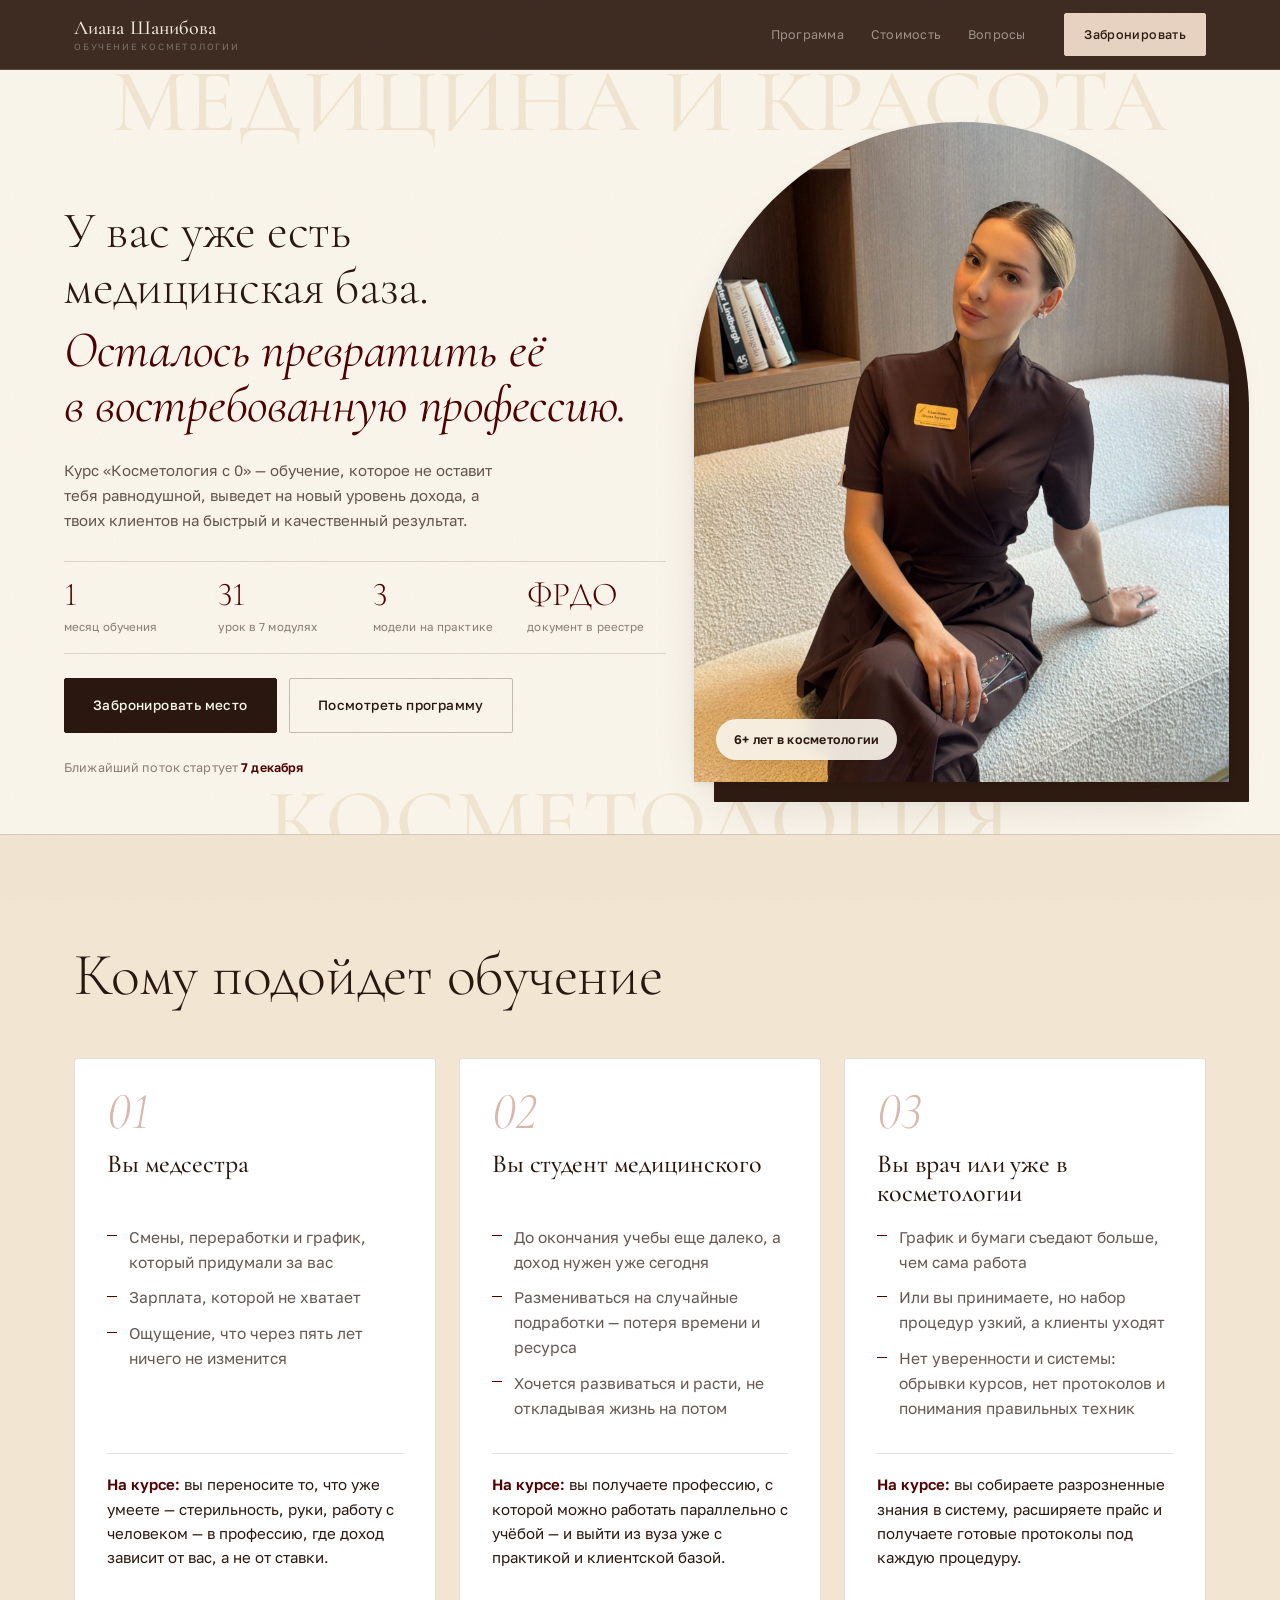
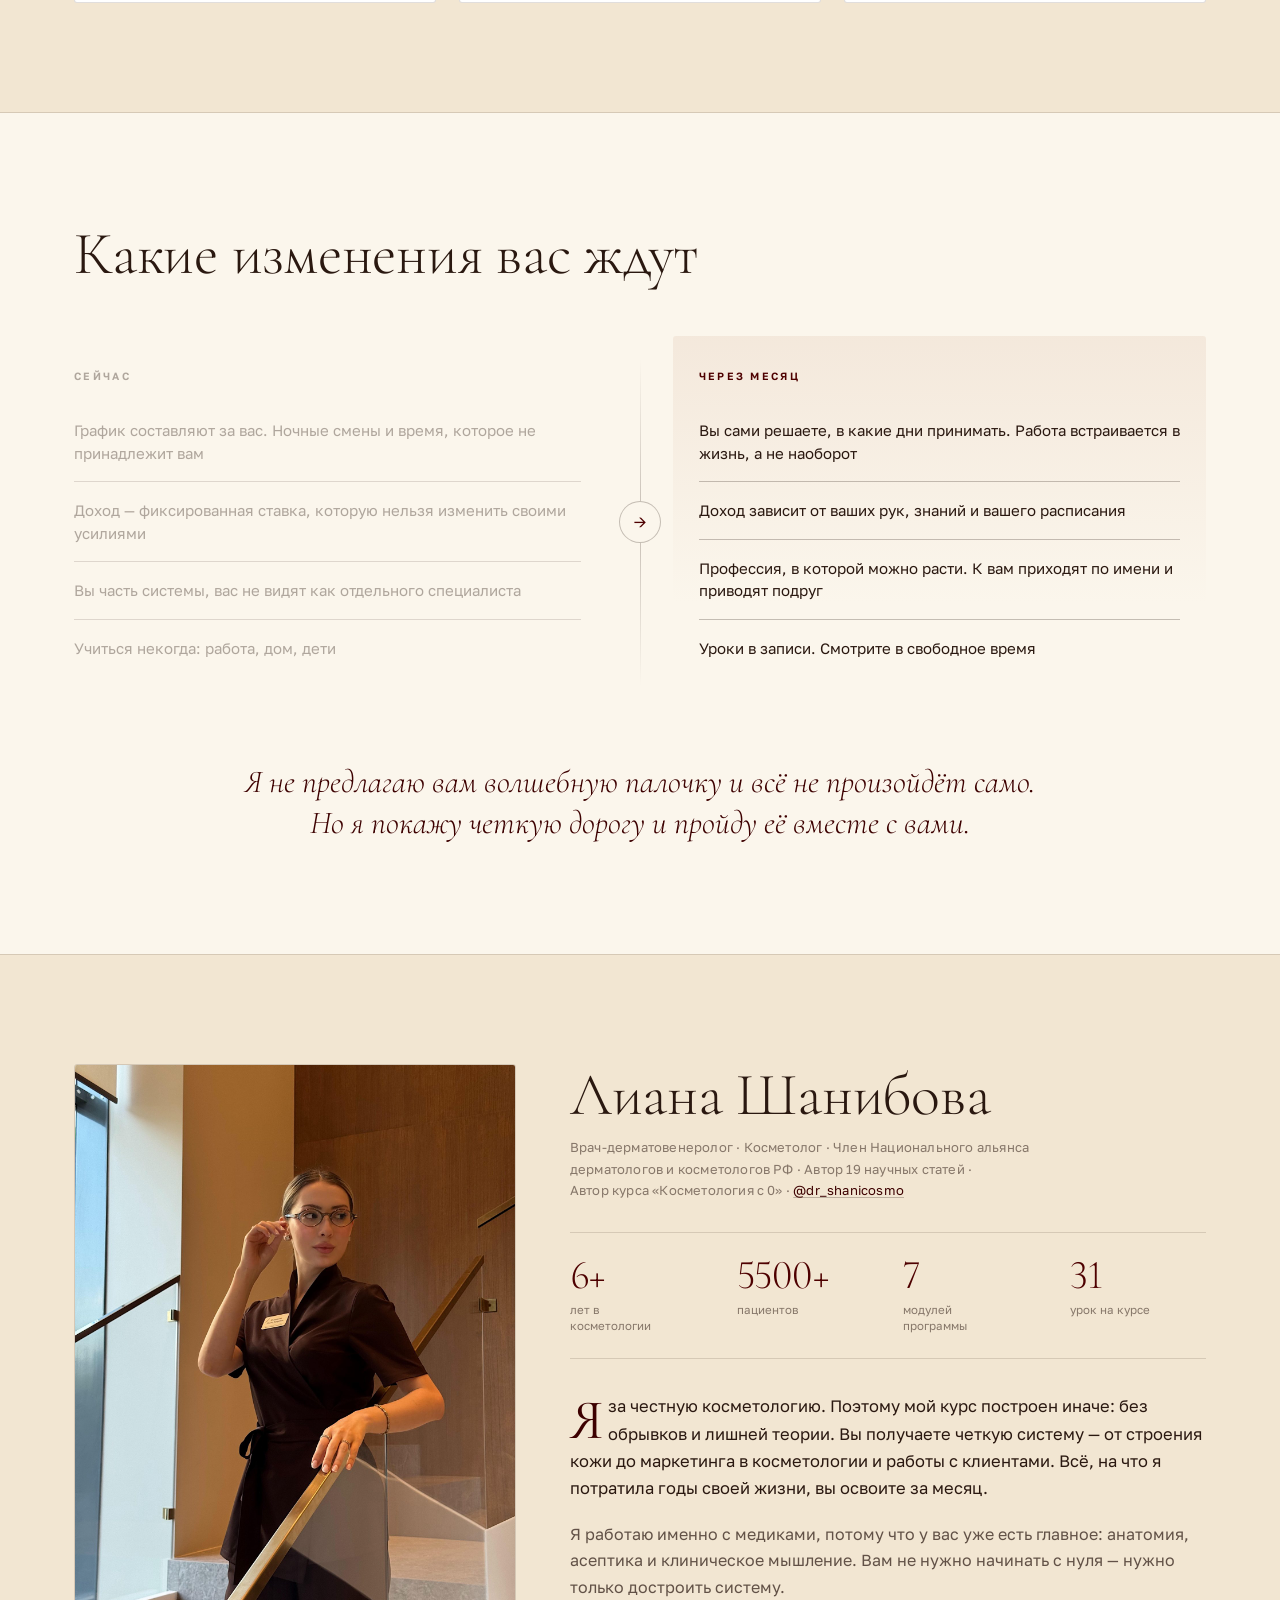
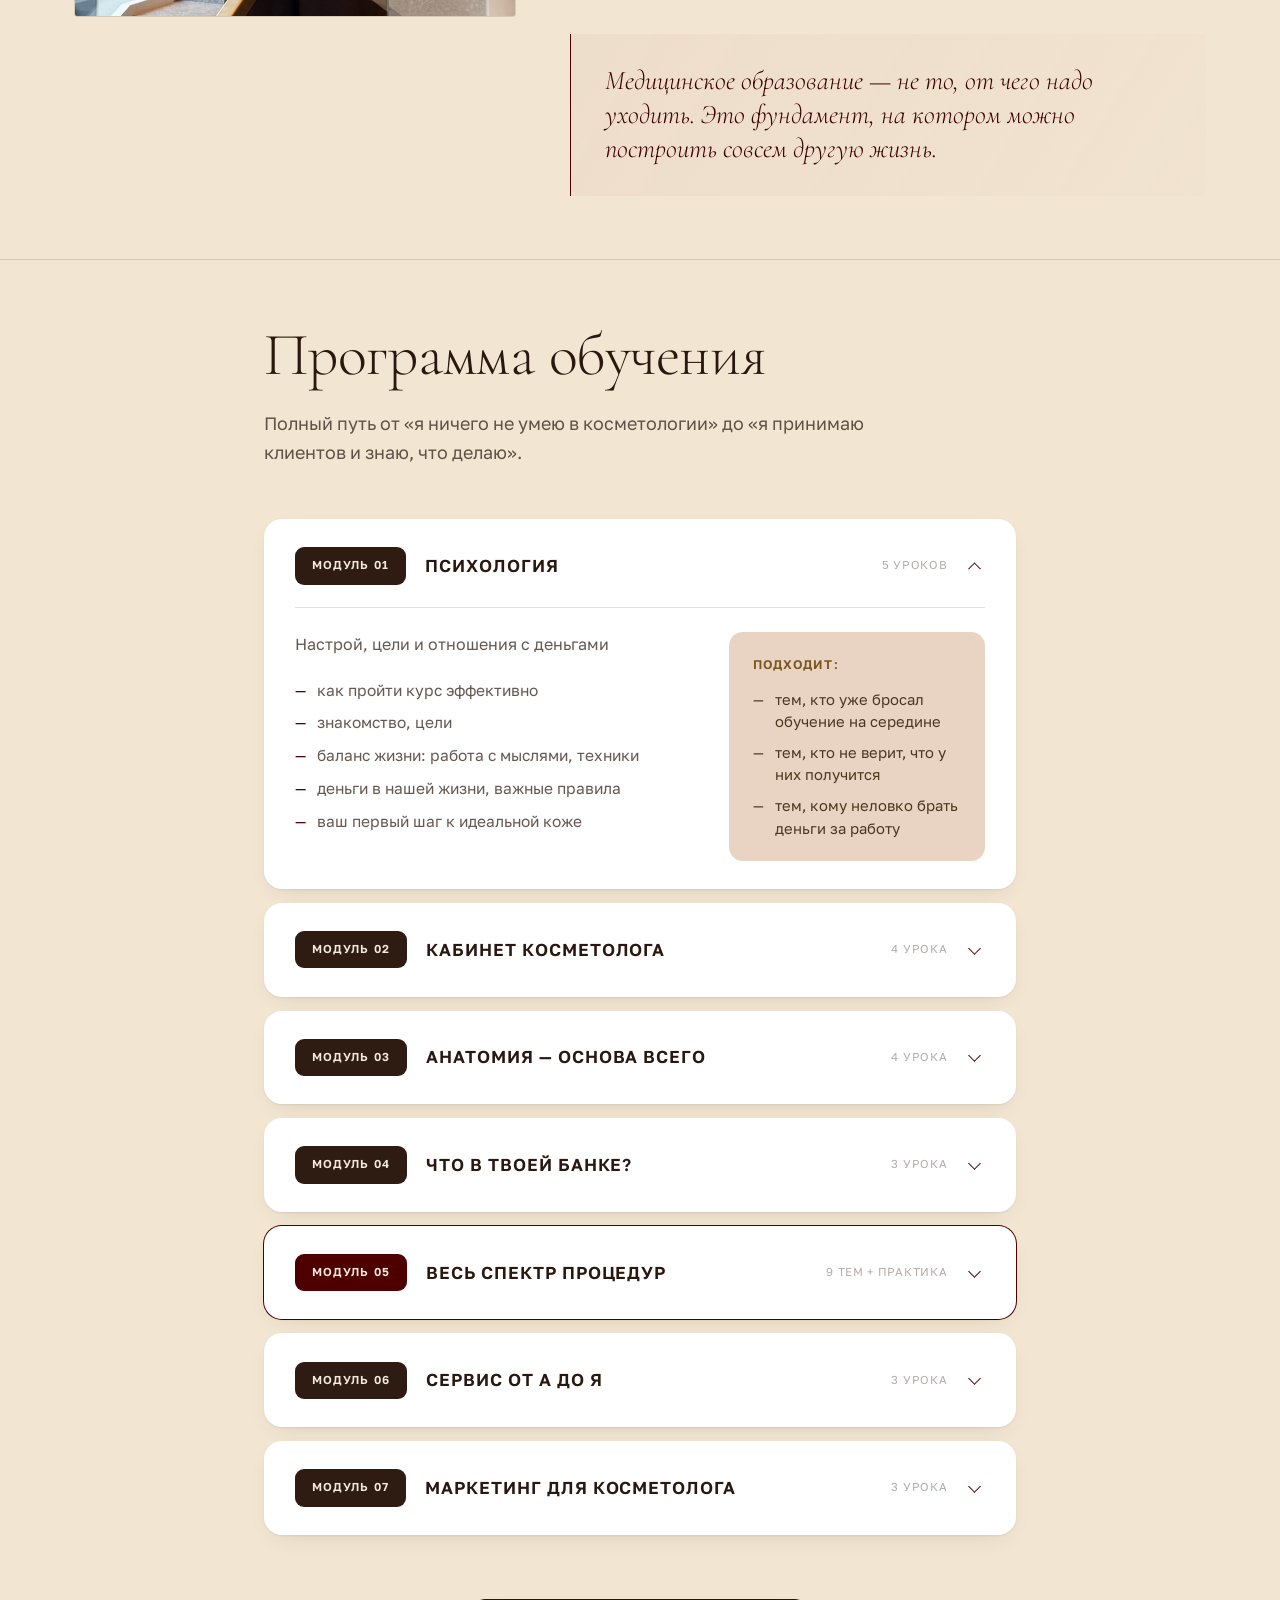
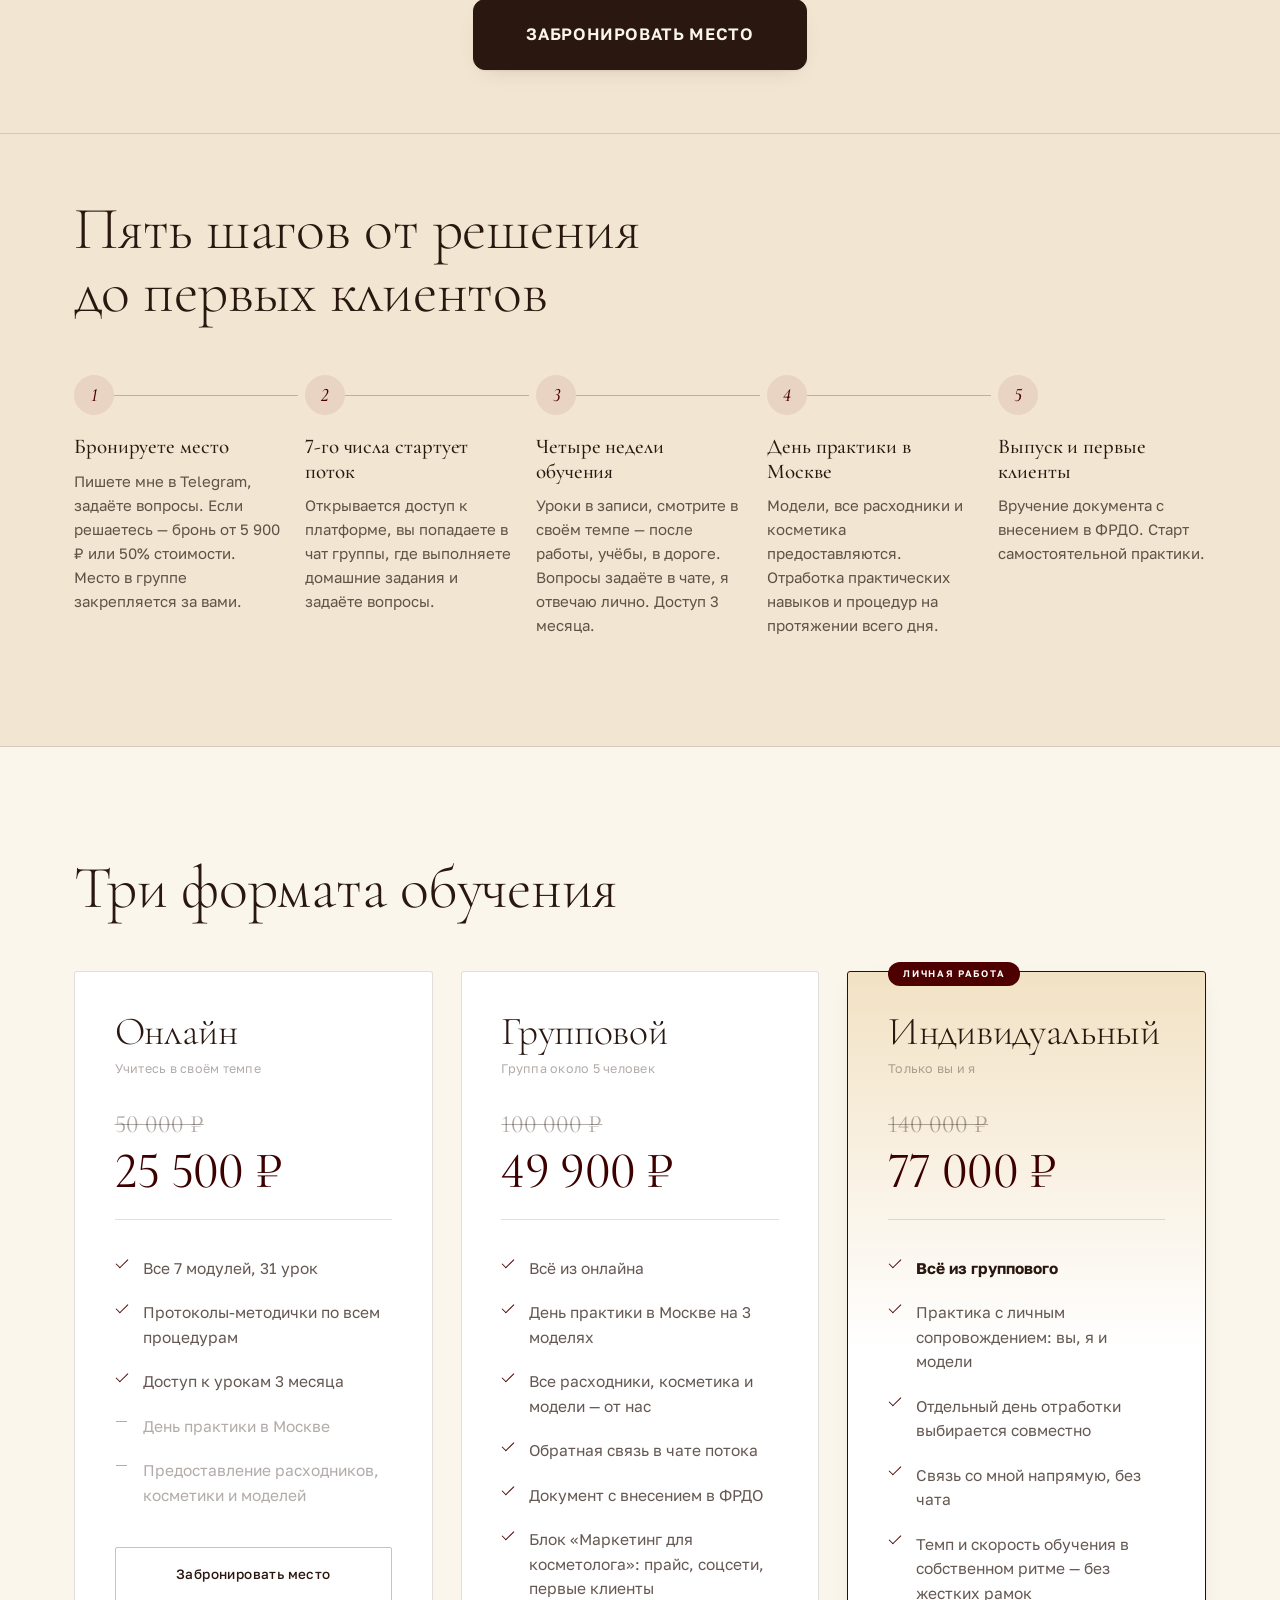
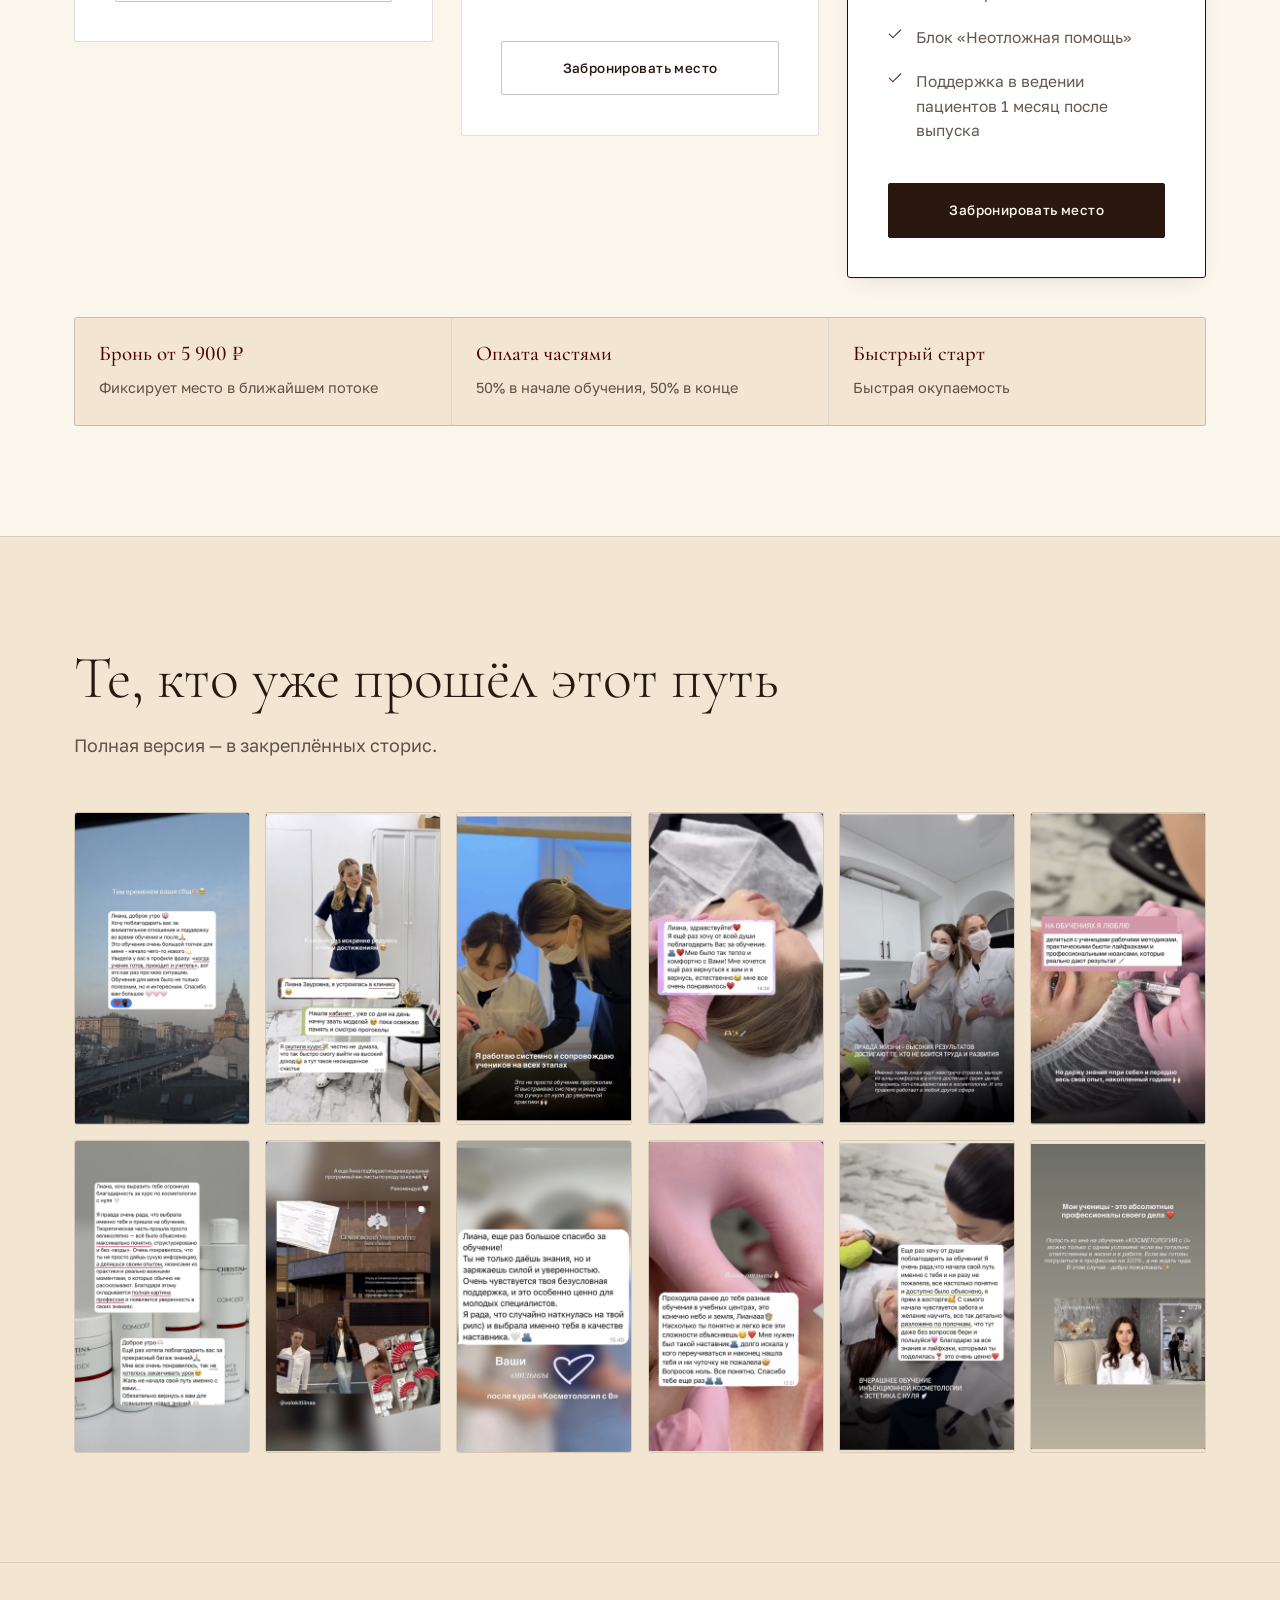
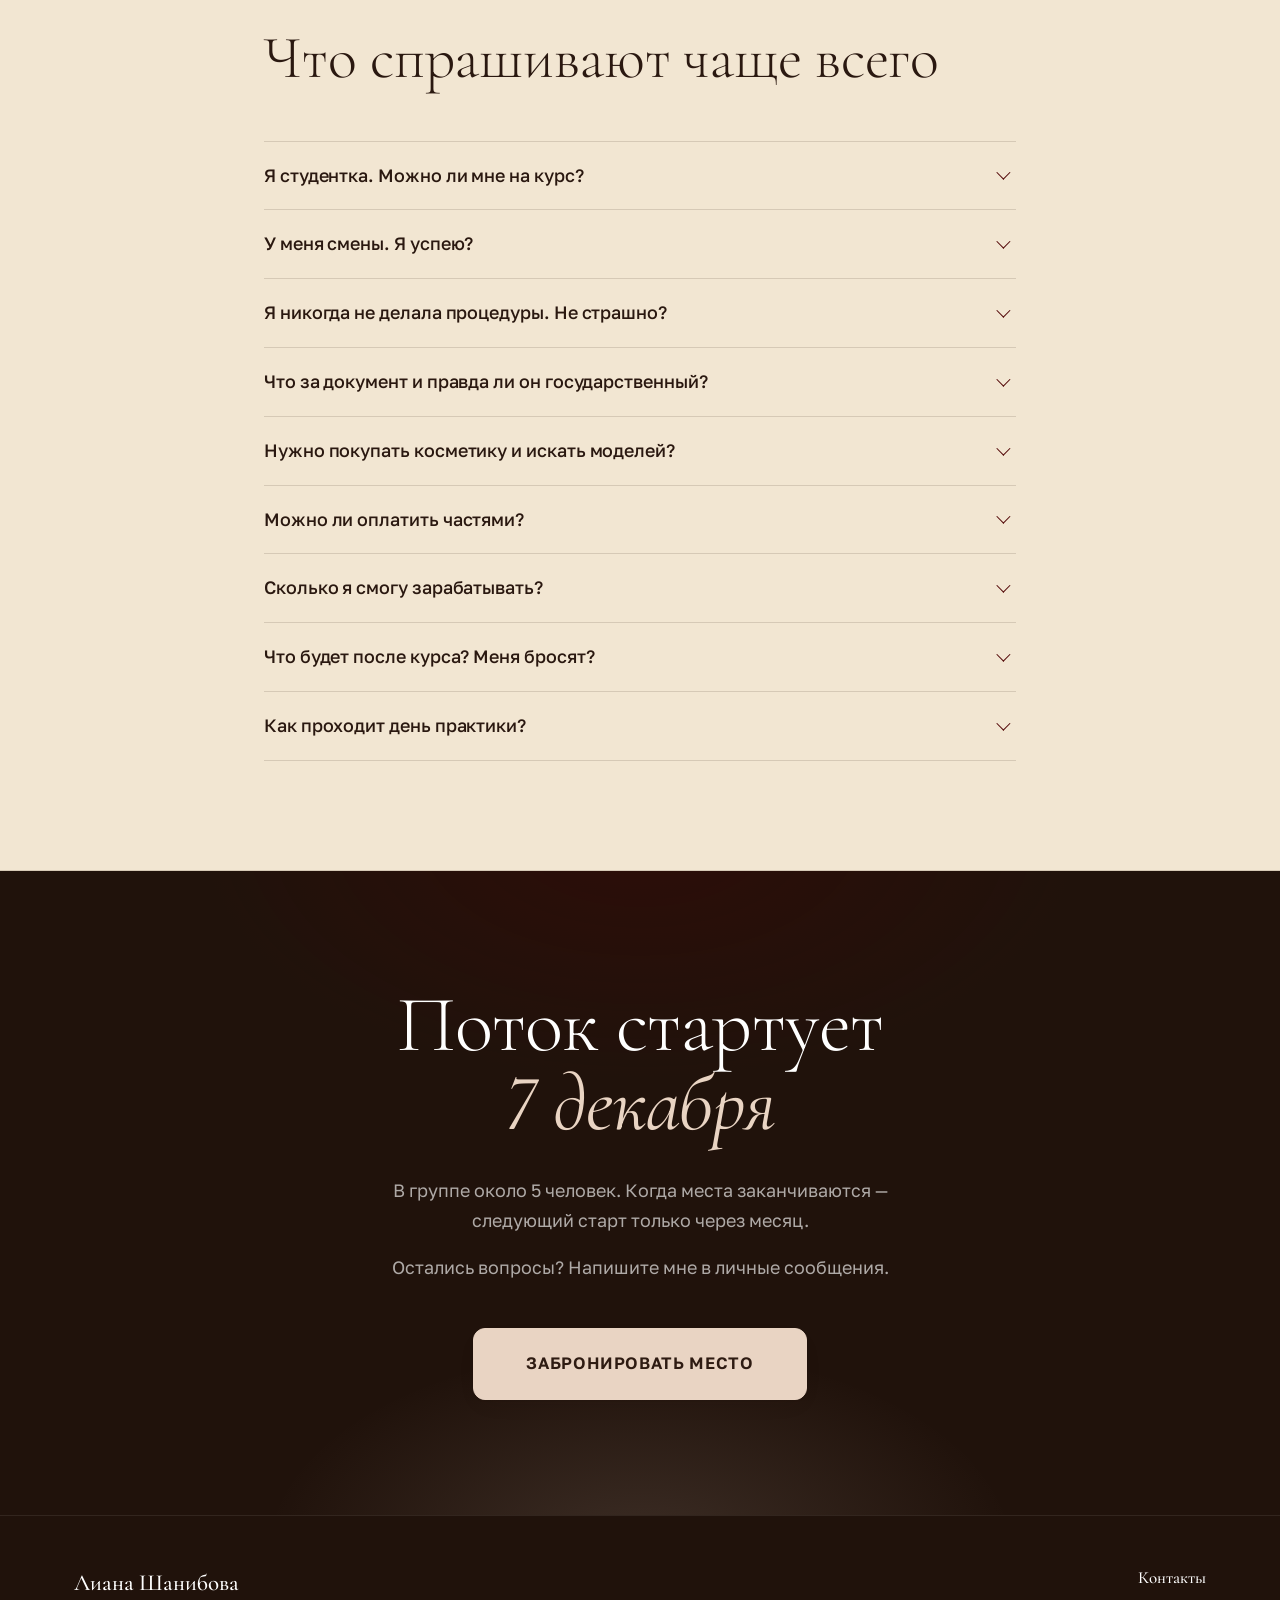
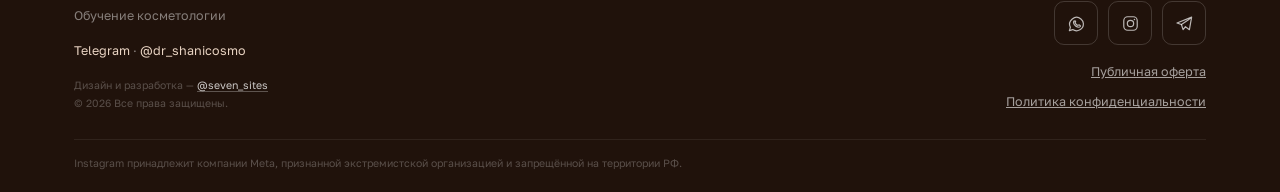
==== commit 2e57153b: "Добавлена оферта и политика конфиденциальности" ====
--- a/index.html
+++ b/index.html
@@ -689,7 +689,8 @@
             <svg viewBox="0 0 24 24" fill="none" stroke="currentColor" stroke-width="1.5"><path d="m21 4-18.5 7.3 5.6 2 2.1 6.4 3-3.6 5 3.7L21 4Z" stroke-linecap="round" stroke-linejoin="round"/><path d="M8.1 13.3 18 6.5" stroke-linecap="round"/></svg>
           </a>
         </div>
-        <p><a href="#">Политика конфиденциальности</a></p>
+        <p><a href="oferta.html">Публичная оферта</a></p>
+        <p><a href="privacy.html">Политика конфиденциальности</a></p>
       </div>
     </div>
     <p class="ftr__meta">Instagram принадлежит компании Meta, признанной экстремистской организацией
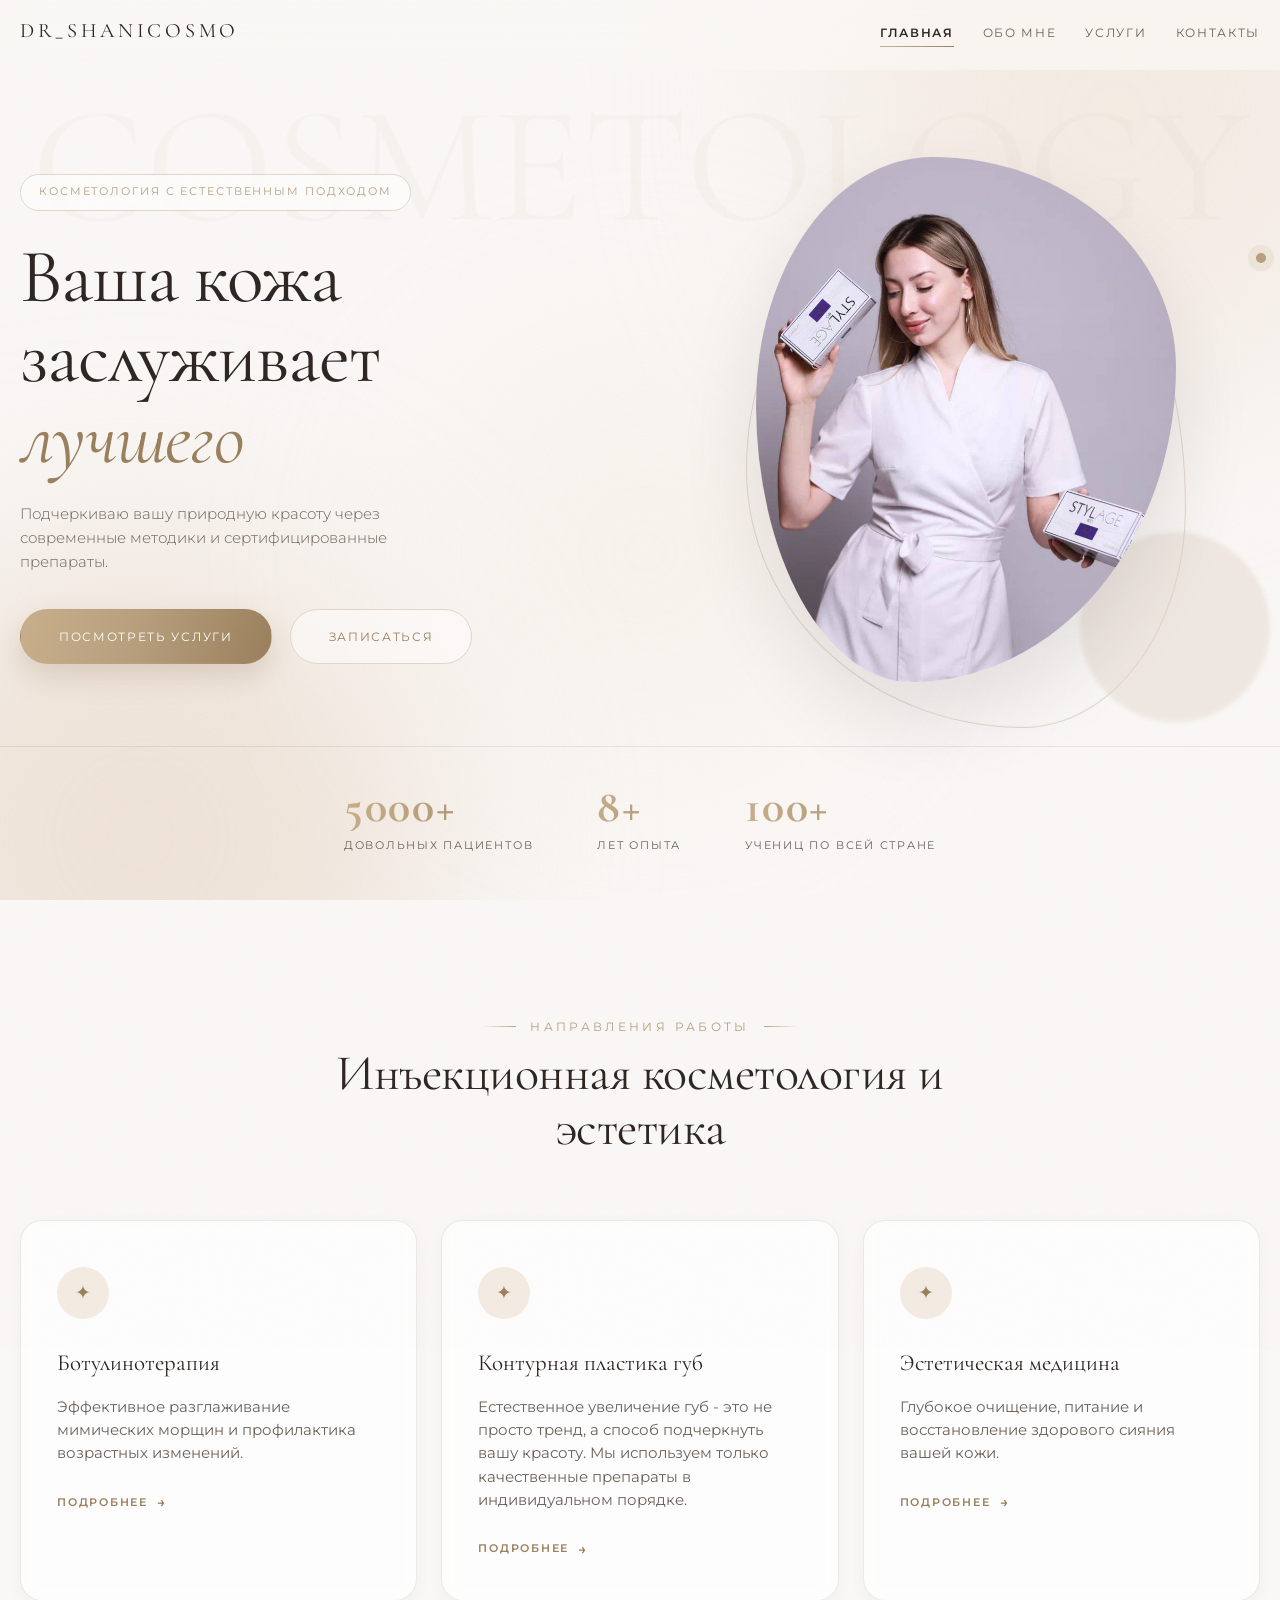
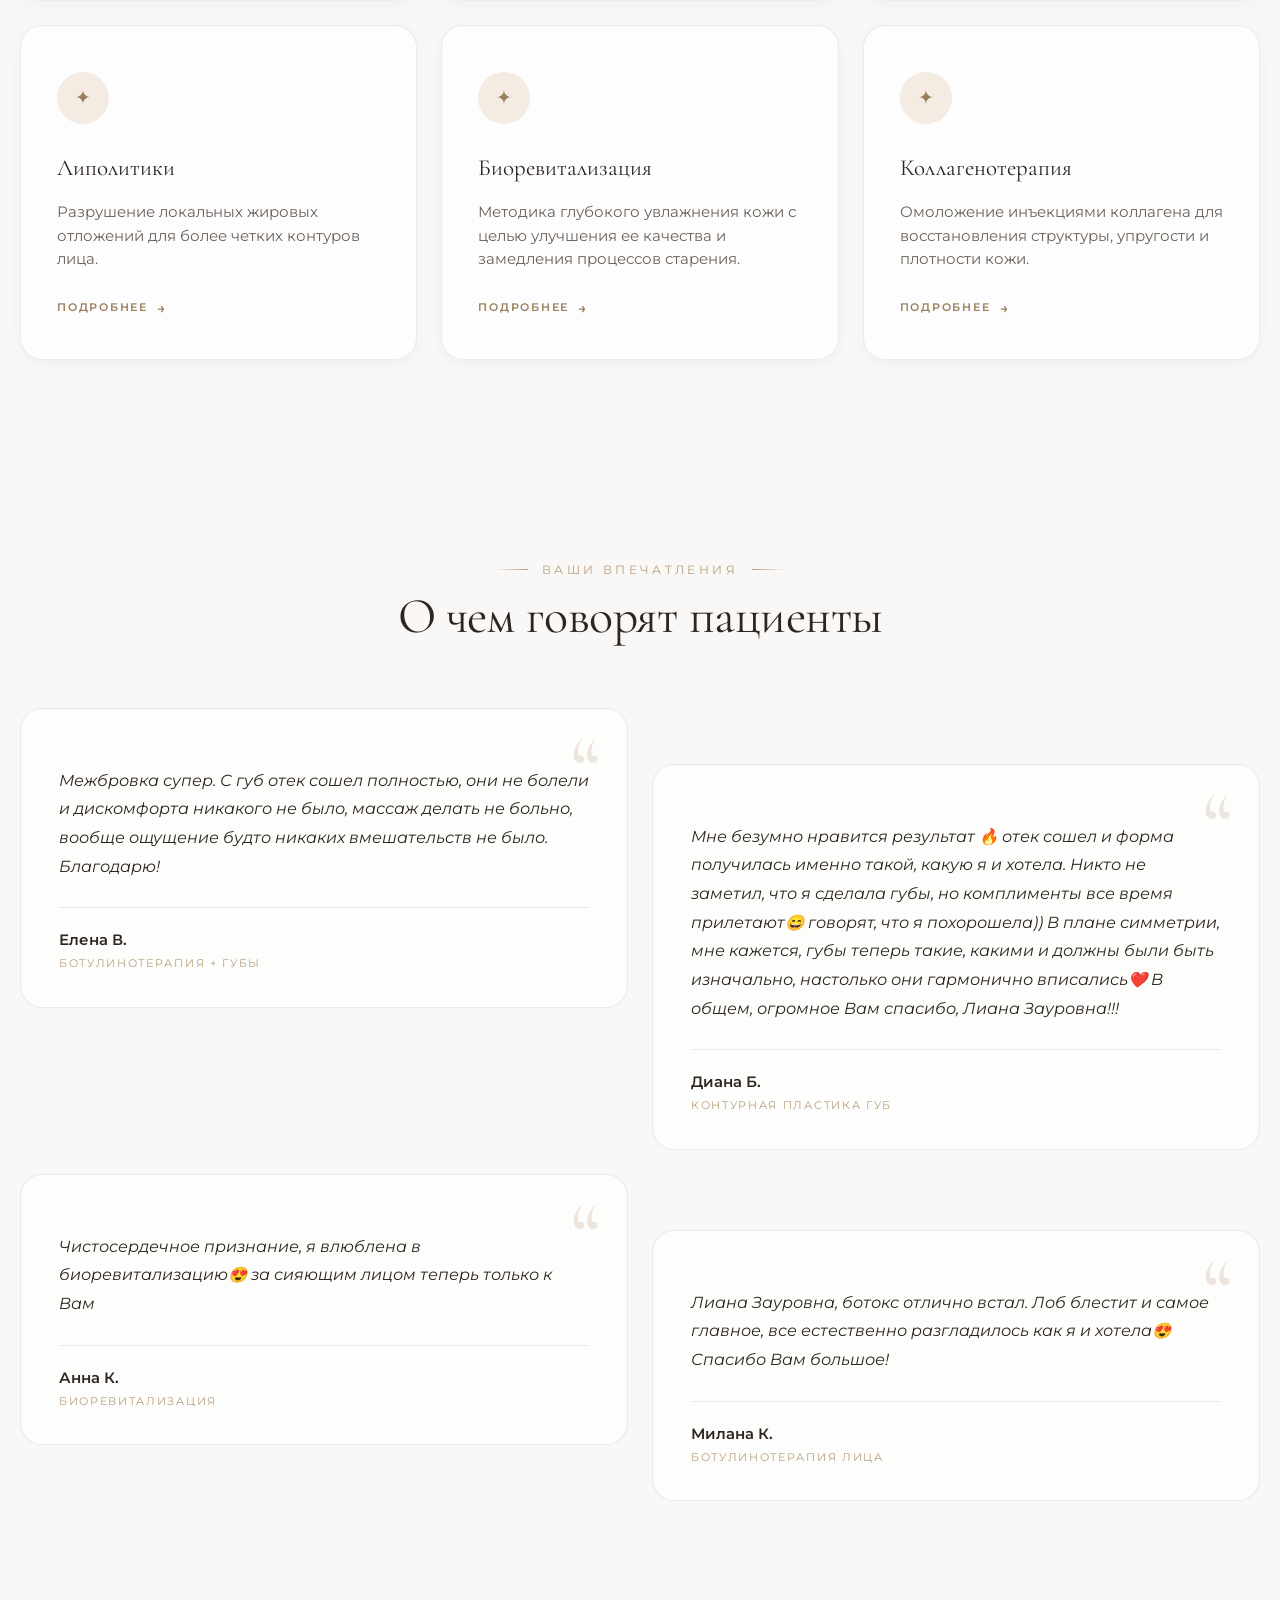
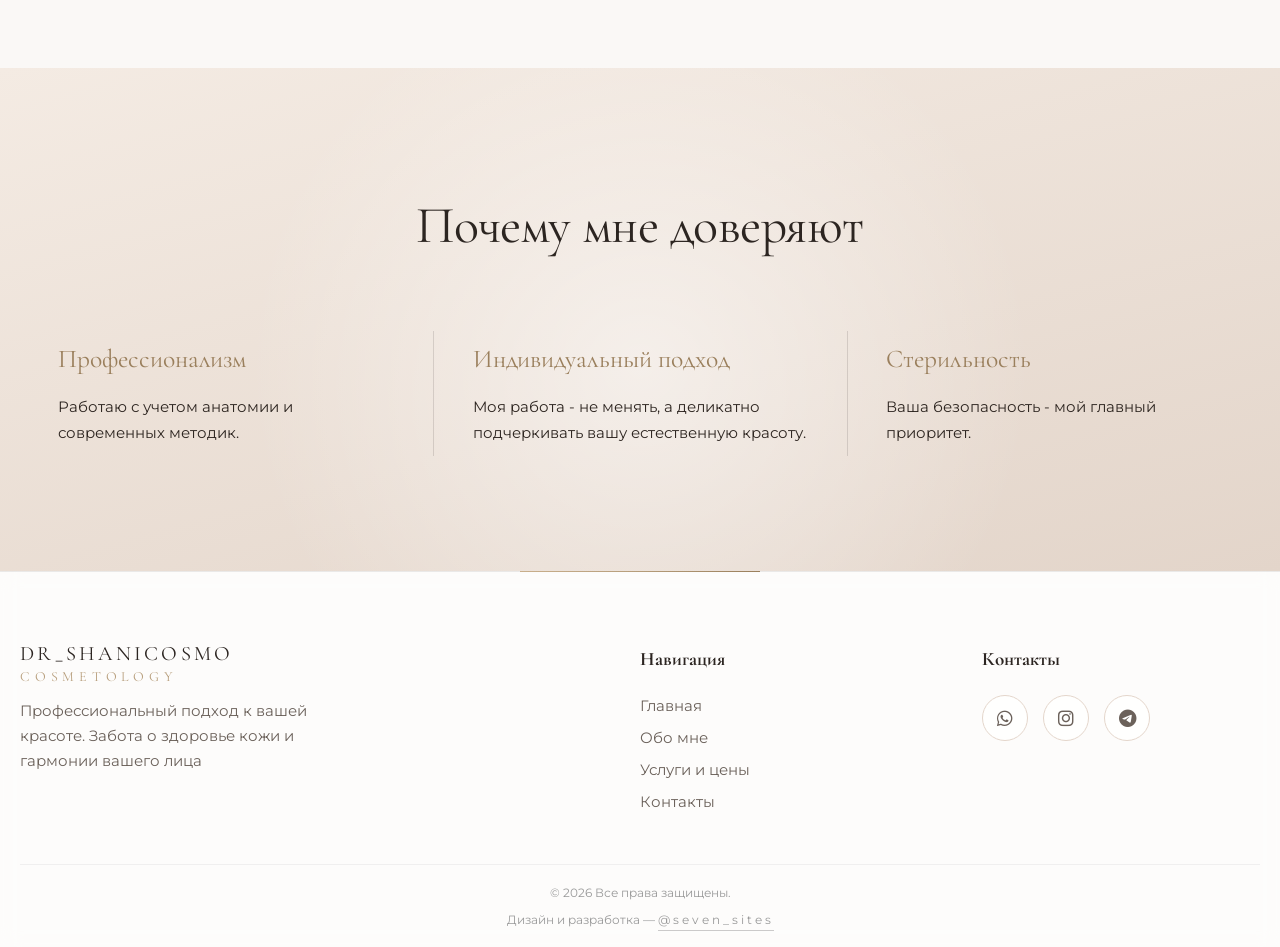
==== commit 954c1e54: "Замена контента: lianashanibova.ru теперь сайт услуг Сайт обучения "Косметология с 0" (было на liana" ====
--- a/index.html
+++ b/index.html
@@ -1,716 +1,288 @@
 <!DOCTYPE html>
 <html lang="ru">
 <head>
-<meta charset="UTF-8">
-<meta name="viewport" content="width=device-width, initial-scale=1">
-<title>Косметология с 0 — обучение для медсестёр и студентов-медиков | Лиана Шанибова</title>
-<link rel="icon" type="image/svg+xml" href="assets/favicon.svg">
-<link rel="apple-touch-icon" href="assets/apple-touch-icon.png">
-<meta name="description" content="Курс «Косметология с 0» для медсестёр, студентов-медиков и врачей. 1 месяц, 7 модулей, практика в Москве на 3 моделях, документ с внесением в ФРДО. Ближайший поток — 7 числа.">
-<meta property="og:title" content="Косметология с 0 — обучение для медиков">
-<meta property="og:description" content="За месяц — профессия косметолога-эстетиста. 7 модулей, практика на живых моделях, документ в ФРДО.">
-<meta property="og:image" content="assets/og-image.jpg">
-<meta property="og:type" content="website">
-<link rel="preconnect" href="https://fonts.googleapis.com">
-<link rel="preconnect" href="https://fonts.gstatic.com" crossorigin>
-<link href="https://fonts.googleapis.com/css2?family=Cormorant+Garamond:ital,wght@0,300;0,400;0,500;0,600;1,300;1,400&family=Golos+Text:wght@400;500;600;700&display=swap" rel="stylesheet">
-<link rel="stylesheet" href="styles.css?v=3">
-<script>
-  /* Анимацию появления включаем только если JS жив.
-     Без этого флага контент виден сразу — страница не может «пропасть». */
-  document.documentElement.classList.add('js');
-</script>
+    <meta charset="UTF-8">
+    <title>Dr_shanicosmo — врач-косметолог Лиана Шанибова</title>
+    <meta name="description" content="Лиана Шанибова — врач-косметолог, дерматолог. Ботулинотерапия, контурная пластика губ, биоревитализация, эстетическая косметология. Естественный подход и сертифицированные препараты премиум-класса.">
+    <link rel="canonical" href="https://lianashanibova.ru/">
+    <meta name="theme-color" content="#FAF8F6">
+    <link rel="preconnect" href="https://fonts.googleapis.com">
+    <link rel="preconnect" href="https://fonts.gstatic.com" crossorigin>
+    <link rel="preconnect" href="https://cdnjs.cloudflare.com">
+    <link href="https://fonts.googleapis.com/css2?family=Cormorant+Garamond:wght@400;600&family=Montserrat:wght@300;400&display=swap" rel="stylesheet">
+    <link rel="icon" type="image/png" href="img/favicon.png">
+    <link rel="stylesheet" href="style.css?v=1786402638">
+    <link rel="stylesheet" href="style-v2.css?v=1786402638">
+    <link rel="stylesheet" href="https://cdnjs.cloudflare.com/ajax/libs/font-awesome/6.0.0/css/all.min.css">
+    <meta name="viewport" content="width=device-width, initial-scale=1.0">
 </head>
 <body>
-
-<div class="grain" aria-hidden="true"></div>
-
-<!-- ══ ШАПКА ══ -->
-<header class="hdr">
-  <div class="hdr__in">
-    <a href="#top" class="hdr__brand">
-      <span class="hdr__name">Лиана Шанибова</span>
-      <span class="hdr__sub">обучение косметологии</span>
-    </a>
-    <nav class="hdr__nav">
-      <a href="#program">Программа</a>
-      <a href="#price">Стоимость</a>
-      <a href="#faq">Вопросы</a>
-    </nav>
-    <a href="#" class="btn btn--sm js-tg">Забронировать</a>
-  </div>
-  <div class="hdr__progress" id="progress" aria-hidden="true"></div>
-</header>
-
-<main id="top">
-
-<!-- ══ 01. ПЕРВЫЙ ЭКРАН ══ -->
-<section class="hero">
-  <p class="hero__ghost hero__ghost--top" aria-hidden="true">медицина и красота</p>
-  <p class="hero__ghost hero__ghost--bottom" aria-hidden="true">косметология</p>
-
-  <div class="hero__grid">
-    <div class="hero__text">
-      <h1 class="hero__h1 reveal" style="--d:.08s">
-        У вас уже есть<br>медицинская база.
-        <em>Осталось превратить её<br>в востребованную профессию.</em>
-      </h1>
-      <p class="hero__lead reveal" style="--d:.16s">
-        Курс «Косметология с 0» — обучение, которое не оставит тебя равнодушной, выведет на новый уровень дохода, а твоих клиентов на быстрый и качественный результат.
-      </p>
-      <ul class="hero__marks reveal" style="--d:.24s">
-        <li><b>1</b><span>месяц обучения</span></li>
-        <li><b>31</b><span>урок в 7 модулях</span></li>
-        <li><b>3</b><span>модели на практике</span></li>
-        <li><b>ФРДО</b><span>документ в реестре</span></li>
-      </ul>
-      <div class="hero__cta reveal" style="--d:.32s">
-        <a href="#" class="btn js-tg">Забронировать место</a>
-        <a href="#program" class="btn btn--ghost">Посмотреть программу</a>
-      </div>
-      <p class="hero__note reveal" style="--d:.38s">
-        Ближайший поток стартует <b class="js-stream">7 числа</b>
-      </p>
+    <noscript><style>[data-reveal],[data-reveal-stagger]>*{opacity:1!important;transform:none!important;clip-path:none!important;filter:none!important}.preloader{display:none!important}.w-in{transform:none!important;opacity:1!important}[data-reveal="curtain"]::after{display:none!important}</style></noscript>
+
+    <div class="preloader" id="preloader" aria-hidden="true">
+        <div class="pl-inner">
+            <span class="pl-logo">dr_shanicosmo</span>
+            <span class="pl-track"><i></i></span>
+        </div>
     </div>
 
-    <div class="hero__photo-frame">
-      <span class="hero__photo-back" aria-hidden="true"></span>
-      <!-- <span class="hero__photo-label" aria-hidden="true"><i></i>Действующая практика</span> -->
-      <figure class="hero__photo">
-        <img src="assets/hero-portrait.jpg" alt="Лиана Шанибова, косметолог-эстетист" loading="eager">
-        <span class="hero__tag">6+ лет в косметологии</span>
-      </figure>
+    <div class="glow-bg" aria-hidden="true">
+        <span class="blob blob-1"></span>
+        <span class="blob blob-2"></span>
+        <span class="blob blob-3"></span>
     </div>
-  </div>
-</section>
-
-<!-- ══ 02. УЗНАЙ СЕБЯ ══ -->
-<section class="sec sec--tint" id="who">
-  <div class="wrap">
-    <p class="eyebrow reveal" data-n="02">Кто приходит</p>
-    <h2 class="h2 reveal">Кому подойдет обучение</h2>
-
-    <div class="cards3">
-      <article class="card reveal">
-        <span class="card__num">01</span>
-        <h3>Вы медсестра</h3>
-        <ul class="pains">
-          <li>Смены, переработки и график, который придумали за вас</li>
-          <li>Зарплата, которой не хватает</li>
-          <li>Ощущение, что через пять лет ничего не изменится</li>
-        </ul>
-        <p class="card__out"><b>На курсе:</b> вы переносите то, что уже умеете — стерильность,
-          руки, работу с человеком — в профессию, где доход зависит от вас, а не от ставки.</p>
-      </article>
-
-      <article class="card reveal" style="--d:.1s">
-        <span class="card__num">02</span>
-        <h3>Вы студент медицинского</h3>
-        <ul class="pains">
-          <li>До окончания учебы еще далеко, а доход нужен уже сегодня</li>
-          <li>Размениваться на случайные подработки — потеря времени и ресурса</li>
-          <li>Хочется развиваться и расти, не откладывая жизнь на потом</li>
-        </ul>
-        <p class="card__out"><b>На курсе:</b> вы получаете профессию, с которой можно работать
-          параллельно с учёбой — и выйти из вуза уже с практикой и клиентской базой.</p>
-      </article>
-
-      <article class="card reveal" style="--d:.2s">
-        <span class="card__num">03</span>
-        <h3>Вы врач или уже в косметологии</h3>
-        <ul class="pains">
-          <li>График и бумаги съедают больше, чем сама работа</li>
-          <li>Или вы принимаете, но набор процедур узкий, а клиенты уходят</li>
-          <li>Нет уверенности и системы: обрывки курсов, нет протоколов и понимания правильных техник</li>
-        </ul>
-        <p class="card__out"><b>На курсе:</b> вы собираете разрозненные знания в систему,
-          расширяете прайс и получаете готовые протоколы под каждую процедуру.</p>
-      </article>
-    </div>
-  </div>
-</section>
-
-<!-- ══ 03. КОНТРАСТ ══ -->
-<section class="sec" id="shift">
-  <div class="wrap">
-    <p class="eyebrow reveal" data-n="03">Что меняется</p>
-    <h2 class="h2 reveal">Какие изменения вас ждут</h2>
-
-    <div class="shift">
-      <div class="shift__col shift__col--now">
-        <p class="shift__cap">Сейчас</p>
-        <ul>
-          <li>График составляют за вас. Ночные смены и время, которое не принадлежит вам</li>
-          <li>Доход — фиксированная ставка, которую нельзя изменить своими усилиями</li>
-          <li>Вы часть системы, вас не видят как отдельного специалиста</li>
-          <li>Учиться некогда: работа, дом, дети</li>
-        </ul>
-      </div>
-
-      <div class="shift__axis" aria-hidden="true"><span class="shift__key">→</span></div>
-
-      <div class="shift__col shift__col--next">
-        <p class="shift__cap">Через месяц</p>
-        <ul>
-          <li>Вы сами решаете, в какие дни принимать. Работа встраивается в жизнь, а не наоборот</li>
-          <li>Доход зависит от ваших рук, знаний и вашего расписания</li>
-          <li>Профессия, в которой можно расти. К вам приходят по имени и приводят подруг</li>
-          <li>Уроки в записи. Смотрите в свободное время</li>
-        </ul>
-      </div>
-    </div>
-
-    <p class="shift__sign reveal">Я не предлагаю вам волшебную палочку и всё не произойдёт само.<br>
-      Но я покажу четкую дорогу и пройду её вместе с вами.</p>
-  </div>
-</section>
-
-<!-- ══ 04. ЭКСПЕРТ ══ -->
-<section class="sec sec--tint" id="expert">
-  <div class="wrap">
-    <div class="expert">
-      <div class="expert__media reveal">
-        <figure class="ph ph--tall">
-          <img src="assets/about-portrait.jpg" alt="Лиана Шанибова" loading="lazy">
-        </figure>
-      </div>
-
-      <div class="expert__body">
-        <p class="eyebrow reveal" data-n="04">Кто ведёт обучение</p>
-        <h2 class="h2 reveal">Лиана Шанибова</h2>
-        <p class="expert__role reveal">Врач-дерматовенеролог · Косметолог · Член Национального альянса дерматологов и косметологов РФ · Автор 19 научных статей ·
-          <br>Автор курса «Косметология с 0» · <a href="#">@dr_shanicosmo</a></p>
-
-        <dl class="stats reveal">
-          <div><dt>6+</dt><dd>лет в косметологии</dd></div>
-          <div><dt>5500+</dt><dd>пациентов</dd></div>
-          <div><dt>7</dt><dd>модулей программы</dd></div>
-          <div><dt>31</dt><dd>урок на курсе</dd></div>
-        </dl>
-
-        <div class="prose reveal">
-          <p>Я за честную косметологию. Поэтому мой курс построен иначе: без обрывков и лишней теории.
-            Вы получаете четкую систему — от строения кожи до маркетинга в косметологии и работы с клиентами.
-            Всё, на что я потратила годы своей жизни, вы освоите за месяц.</p>
-          <p>Я работаю именно с медиками, потому что у вас уже есть главное: анатомия, асептика и клиническое мышление.
-             Вам не нужно начинать с нуля — нужно только достроить систему.</p>
-        </div>
-
-        <blockquote class="quote reveal">
-          Медицинское образование — не то, от чего надо уходить.
-          Это фундамент, на котором можно построить совсем другую жизнь.
-        </blockquote>
-      </div>
-    </div>
-  </div>
-</section>
-
-<!-- ══ 05. ПРОГРАММА ══ -->
-<section class="sec sec--tint" id="program">
-  <div class="wrap wrap--narrow">
-    <p class="eyebrow reveal" data-n="05">Программа</p>
-    <h2 class="h2 reveal">Программа обучения</h2>
-    <p class="lead reveal">Полный путь от «я ничего не умею в косметологии» до «я принимаю клиентов
-      и знаю, что делаю».</p>
-
-    <div class="mods" id="modules">
-      <details class="mod reveal" open>
-        <summary class="mod__head">
-          <span class="mod__badge">Модуль 01</span>
-          <span class="mod__title">Психология</span>
-          <span class="mod__c">5 уроков</span>
-        </summary>
-        <div class="mod__in">
-          <div class="mod__main">
-            <p class="mod__sub">Настрой, цели и отношения с деньгами</p>
-            <ul class="mod__g">
-              <li>как пройти курс эффективно</li>
-              <li>знакомство, цели</li>
-              <li>баланс жизни: работа с мыслями, техники</li>
-              <li>деньги в нашей жизни, важные правила</li>
-              <li>ваш первый шаг к идеальной коже</li>
-            </ul>
-          </div>
-          <aside class="mod__side">
-            <p class="mod__cap">Подходит:</p>
-            <ul>
-              <li>тем, кто уже бросал обучение на середине</li>
-              <li>тем, кто не верит, что у них получится</li>
-              <li>тем, кому неловко брать деньги за работу</li>
-            </ul>
-          </aside>
-        </div>
-      </details>
-
-      <details class="mod reveal">
-        <summary class="mod__head">
-          <span class="mod__badge">Модуль 02</span>
-          <span class="mod__title">Кабинет косметолога</span>
-          <span class="mod__c">4 урока</span>
-        </summary>
-        <div class="mod__in">
-          <div class="mod__main">
-            <p class="mod__sub">Как собрать рабочее место, которое проходит проверку</p>
-            <ul class="mod__g">
-              <li>что должно быть в кабинете косметолога</li>
-              <li>одноразовое / многоразовое</li>
-              <li>дезинфекция, стерилизация и обработка инструментов по СанПиН</li>
-              <li>главные атрибуты косметолога на работе</li>
-            </ul>
-          </div>
-          <aside class="mod__side">
-            <p class="mod__cap">Подходит:</p>
-            <ul>
-              <li>тем, кто собирает кабинет с нуля</li>
-              <li>тем, кто не знает, что закупать в первую очередь</li>
-              <li>тем, кто боится проверок и штрафов</li>
-            </ul>
-          </aside>
-        </div>
-      </details>
-
-      <details class="mod reveal">
-        <summary class="mod__head">
-          <span class="mod__badge">Модуль 03</span>
-          <span class="mod__title">Анатомия — основа всего</span>
-          <span class="mod__c">4 урока</span>
-        </summary>
-        <div class="mod__in">
-          <div class="mod__main">
-            <p class="mod__sub">Кожа, диагностика и первая консультация</p>
-            <ul class="mod__g">
-              <li>теоретический фундамент, изучаем кожу</li>
-              <li>кожа, в которой мы живём: строение, типы и особенности</li>
-              <li>навык успешной консультации: диагностика онлайн и офлайн</li>
-              <li>карта клиента</li>
-            </ul>
-          </div>
-          <aside class="mod__side">
-            <p class="mod__cap">Подходит:</p>
-            <ul>
-              <li>тем, кто хочет понимать, а не заучивать</li>
-              <li>тем, кто теряется на консультации</li>
-              <li>тем, кто хочет назначать процедуры осознанно</li>
-            </ul>
-          </aside>
-        </div>
-      </details>
-
-      <details class="mod reveal">
-        <summary class="mod__head">
-          <span class="mod__badge">Модуль 04</span>
-          <span class="mod__title">Что в твоей банке?</span>
-          <span class="mod__c">3 урока</span>
-        </summary>
-        <div class="mod__in">
-          <div class="mod__main">
-            <p class="mod__sub">Составы, активы и подбор домашнего ухода</p>
-            <ul class="mod__g">
-              <li>составы косметических средств, активы, полный разбор ухода</li>
-              <li>базовый и интенсивный домашний уход, подбор средств для клиента</li>
-              <li>SPF-защита</li>
-            </ul>
-          </div>
-          <aside class="mod__side">
-            <p class="mod__cap">Подходит:</p>
-            <ul>
-              <li>тем, кто путается в составах и активах</li>
-              <li>тем, кто хочет продавать уход без впаривания</li>
-              <li>тем, кому важен результат у клиента дома</li>
-            </ul>
-          </aside>
-        </div>
-      </details>
-
-      <details class="mod mod--hl reveal">
-        <summary class="mod__head">
-          <span class="mod__badge">Модуль 05</span>
-          <span class="mod__title">Весь спектр процедур</span>
-          <span class="mod__c">9 тем + практика</span>
-        </summary>
-        <div class="mod__in">
-          <div class="mod__main">
-            <p class="mod__sub">Все процедуры курса — с протоколами и отработкой руками</p>
-            <ul class="mod__g">
-              <li>все виды чисток лица</li>
-              <li>пилинги по типу и состоянию кожи: поверхностные, срединные, всесезонные</li>
-              <li>аппаратная фракционная мезотерапия</li>
-              <li>мезороллер / микроигольчатая терапия</li>
-              <li>скульптурный и расслабляющий массажи</li>
-            </ul>
-            <ul class="mod__g">
-              <li>газожидкостный пилинг кожи головы</li>
-              <li>аппаратные процедуры: Dermadrop TDA, Heleo4</li>
-              <li>карбокситерапия CO₂</li>
-              <li>криотерапия / холодный азот</li>
-            </ul>
-            <p class="mod__plus">+ протоколы-методички по каждой процедуре и возможность отработки практических навыков на 3 моделях</p>
-          </div>
-          <aside class="mod__side">
-            <p class="mod__cap">Подходит:</p>
-            <ul>
-              <li>тем, кто хочет широкий прайс сразу после курса</li>
-              <li>тем, кто боится взять инструмент в руки</li>
-              <li>тем, у кого знания собраны из обрывков</li>
-            </ul>
-          </aside>
-        </div>
-      </details>
-
-      <details class="mod reveal">
-        <summary class="mod__head">
-          <span class="mod__badge">Модуль 06</span>
-          <span class="mod__title">Сервис от А до Я</span>
-          <span class="mod__c">3 урока</span>
-        </summary>
-        <div class="mod__in">
-          <div class="mod__main">
-            <p class="mod__sub">Как сделать так, чтобы клиент возвращался</p>
-            <ul class="mod__g">
-              <li>клиентоориентированность, действия при подписке, как не спугнуть</li>
-              <li>сервис в переписке и в салоне, на что обращают внимание клиенты</li>
-              <li>выбор основного продукта, стабильные деньги с курса и продажи</li>
-            </ul>
-          </div>
-          <aside class="mod__side">
-            <p class="mod__cap">Подходит:</p>
-            <ul>
-              <li>тем, у кого клиенты приходят один раз</li>
-              <li>тем, кто стесняется писать первым</li>
-              <li>тем, кто хочет заполненную запись, а не разовые визиты</li>
-            </ul>
-          </aside>
-        </div>
-      </details>
-
-      <details class="mod reveal">
-        <summary class="mod__head">
-          <span class="mod__badge">Модуль 07</span>
-          <span class="mod__title">Маркетинг для косметолога</span>
-          <span class="mod__c">3 урока</span>
-        </summary>
-        <div class="mod__in">
-          <div class="mod__main">
-            <p class="mod__sub">Как находить клиентов и выстраивать поток</p>
-            <ul class="mod__g">
-              <li>как вести соцсети: личный бренд, визуал, оформление страницы</li>
-              <li>упаковка продуктов, как составить прайс</li>
-              <li>экспертность косметолога — в чём она</li>
-            </ul>
-          </div>
-          <aside class="mod__side">
-            <p class="mod__cap">Подходит:</p>
-            <ul>
-              <li>тем, у кого нет стабильного потока</li>
-              <li>тем, кто хочет начать зарабатывать быстрее</li>
-              <li>тем, кто не понимает, как привлекать клиентов</li>
-            </ul>
-          </aside>
-        </div>
-      </details>
-    </div>
-
-    <div class="mods__cta reveal">
-      <a href="#" class="btn btn--lg btn--glow js-tg">ЗАБРОНИРОВАТЬ МЕСТО</a>
-    </div>
-  </div>
-</section>
-
-
-<!-- ══ 06. КАК ПРОХОДИТ ══ -->
-<section class="sec sec--tint" id="how">
-  <div class="wrap">
-    <p class="eyebrow reveal" data-n="06">Как всё устроено</p>
-    <h2 class="h2 reveal">Пять шагов от решения<br>до первых клиентов</h2>
-
-    <ol class="steps">
-      <li class="reveal">
-        <b>Бронируете место</b>
-        <p>Пишете мне в Telegram, задаёте вопросы. Если решаетесь — бронь от 5 900 ₽ или 50% стоимости.
-          Место в группе закрепляется за вами.</p>
-      </li>
-      <li class="reveal" style="--d:.08s">
-        <b>7-го числа стартует поток</b>
-        <p>Открывается доступ к платформе, вы попадаете в чат группы, где выполняете домашние задания и задаёте вопросы.</p>
-      </li>
-      <li class="reveal" style="--d:.16s">
-        <b>Четыре недели обучения</b>
-        <p>Уроки в записи, смотрите в своём темпе — после работы, учёбы, в дороге.
-          Вопросы задаёте в чате, я отвечаю лично. Доступ 3 месяца.</p>
-      </li>
-      <li class="reveal" style="--d:.24s">
-        <b>День практики в Москве</b>
-        <p>Модели, все расходники и косметика предоставляются. Отработка практических навыков и процедур на протяжении всего дня.</p>
-      </li>
-      <li class="reveal" style="--d:.32s">
-        <b>Выпуск и первые клиенты</b>
-        <p>Вручение документа с внесением в ФРДО. Старт самостоятельной практики.</p>
-      </li>
-    </ol>
-  </div>
-</section>
-
-<!-- ══ 07. ТАРИФЫ ══ -->
-<section class="sec" id="price">
-  <div class="wrap">
-    <p class="eyebrow reveal" data-n="07">Стоимость</p>
-    <h2 class="h2 reveal">Три формата обучения</h2>
-
-    <div class="plans">
-      <article class="plan reveal">
-        <h3 class="plan__name">Онлайн</h3>
-        <p class="plan__meta">Учитесь в своём темпе</p>
-        <p class="plan__price"><s>50 000 ₽</s><b>25 500 ₽</b></p>
-        <ul class="plan__list">
-          <li>Все 7 модулей, 31 урок</li>
-          <li>Протоколы-методички по всем процедурам</li>
-          <li>Доступ к урокам 3 месяца</li>
-          
-          <li class="is-no">День практики в Москве</li>
-          <li class="is-no">Предоставление расходников, косметики и моделей</li>
-          <!-- Лиана: сюда можно добавить ещё пункты отличий онлайн vs групповой -->
-        </ul>
-        <a href="#" class="btn btn--ghost js-tg">Забронировать место</a>
-      </article>
-
-      <article class="plan reveal" style="--d:.05s">
-        <h3 class="plan__name">Групповой</h3>
-        <p class="plan__meta">Группа около 5 человек</p>
-        <p class="plan__price"><s>100 000 ₽</s><b>49 900 ₽</b></p>
-        <ul class="plan__list">
-          <li>Всё из онлайна</li>
-          <li>День практики в Москве на 3 моделях</li>
-          <li>Все расходники, косметика и модели — от нас</li>
-          <li>Обратная связь в чате потока</li>
-          <li>Документ с внесением в ФРДО</li>
-          <li>Блок «Маркетинг для косметолога»: прайс, соцсети, первые клиенты</li>
-        </ul>
-        <a href="#" class="btn btn--ghost js-tg">Забронировать место</a>
-      </article>
-
-      <article class="plan plan--hl reveal" style="--d:.1s">
-        <span class="plan__badge">Личная работа</span>
-        <h3 class="plan__name">Индивидуальный</h3>
-        <p class="plan__meta">Только вы и я</p>
-        <p class="plan__price"><s>140 000 ₽</s><b>77 000 ₽</b></p>
-        <ul class="plan__list">
-          <li><b>Всё из группового</b></li>
-          <li>Практика с личным сопровождением: вы, я и модели</li>
-          <li>Отдельный день отработки выбирается совместно</li>
-          <li>Связь со мной напрямую, без чата</li>
-          <li>Темп и скорость обучения в собственном ритме — без жестких рамок</li>
-          <li>Блок «Неотложная помощь»</li>
-          <li>Поддержка в ведении пациентов 1 месяц после выпуска</li>
-        </ul>
-        <a href="#" class="btn js-tg">Забронировать место</a>
-      </article>
-    </div>
-
-    <div class="pay reveal">
-      <div><b>Бронь от 5 900 ₽</b><span>Фиксирует место в ближайшем потоке</span></div>
-      <div><b>Оплата частями</b><span>50% в начале обучения, 50% в конце</span></div>
-      <div><b>Быстрый старт</b><span>Быстрая окупаемость</span></div>
-    </div>
-  </div>
-</section>
-
-<!-- ══ 08. ОТЗЫВЫ ══ -->
-<section class="sec sec--tint" id="reviews">
-  <div class="wrap">
-    <p class="eyebrow reveal" data-n="08">Отзывы</p>
-    <h2 class="h2 reveal">Те, кто уже прошёл этот путь</h2>
-    <p class="lead reveal">Полная версия — в закреплённых сторис.</p>
-
-    <div class="revs" id="revs">
-      <figure class="ph ph--rev reveal">
-        <button class="ph__zoom" type="button" aria-label="Открыть отзыв полностью">
-          <img src="assets/review-1.jpg" alt="Отзыв ученицы курса «Косметология с 0»" loading="lazy">
-        </button>
-      </figure>
-      <figure class="ph ph--rev reveal" style="--d:.06s">
-        <button class="ph__zoom" type="button" aria-label="Открыть отзыв полностью">
-          <img src="assets/review-2.jpg" alt="Отзыв ученицы курса «Косметология с 0»" loading="lazy">
-        </button>
-      </figure>
-      <figure class="ph ph--rev reveal" style="--d:.12s">
-        <button class="ph__zoom" type="button" aria-label="Открыть отзыв полностью">
-          <img src="assets/review-3.jpg" alt="Отзыв ученицы курса «Косметология с 0»" loading="lazy">
-        </button>
-      </figure>
-      <figure class="ph ph--rev reveal" style="--d:.18s">
-        <button class="ph__zoom" type="button" aria-label="Открыть отзыв полностью">
-          <img src="assets/review-4.jpg" alt="Отзыв клиентки о процедуре" loading="lazy">
-        </button>
-      </figure>
-      <figure class="ph ph--rev reveal" style="--d:.24s">
-        <button class="ph__zoom" type="button" aria-label="Открыть отзыв полностью">
-          <img src="assets/review-5.jpg" alt="Отзыв ученицы курса «Косметология с 0»" loading="lazy">
-        </button>
-      </figure>
-      <figure class="ph ph--rev reveal" style="--d:.3s">
-        <button class="ph__zoom" type="button" aria-label="Открыть отзыв полностью">
-          <img src="assets/review-6.jpg" alt="Отзыв ученицы курса «Косметология с 0»" loading="lazy">
-        </button>
-      </figure>
-      <figure class="ph ph--rev reveal">
-        <button class="ph__zoom" type="button" aria-label="Открыть отзыв полностью">
-          <img src="assets/review-7.jpg" alt="Отзыв ученицы курса «Косметология с 0»" loading="lazy">
-        </button>
-      </figure>
-      <figure class="ph ph--rev reveal" style="--d:.06s">
-        <button class="ph__zoom" type="button" aria-label="Открыть отзыв полностью">
-          <img src="assets/review-8.jpg" alt="Отзыв ученицы курса «Косметология с 0»" loading="lazy">
-        </button>
-      </figure>
-      <figure class="ph ph--rev reveal" style="--d:.12s">
-        <button class="ph__zoom" type="button" aria-label="Открыть отзыв полностью">
-          <img src="assets/review-9.jpg" alt="Отзывы учениц курса «Косметология с 0»" loading="lazy">
-        </button>
-      </figure>
-      <figure class="ph ph--rev reveal" style="--d:.18s">
-        <button class="ph__zoom" type="button" aria-label="Открыть отзыв полностью">
-          <img src="assets/review-10.jpg" alt="Отзыв ученицы курса «Косметология с 0»" loading="lazy">
-        </button>
-      </figure>
-      <figure class="ph ph--rev reveal" style="--d:.24s">
-        <button class="ph__zoom" type="button" aria-label="Открыть отзыв полностью">
-          <img src="assets/review-11.jpg" alt="Отзыв ученицы курса «Косметология с 0»" loading="lazy">
-        </button>
-      </figure>
-      <figure class="ph ph--rev reveal" style="--d:.3s">
-        <button class="ph__zoom" type="button" aria-label="Открыть отзыв полностью">
-          <img src="assets/review-12.jpg" alt="Отзыв ученицы курса «Косметология с 0»" loading="lazy">
-        </button>
-      </figure>
-    </div>
-  </div>
-</section>
-
-
-<!-- ══ 09. FAQ ══ -->
-<section class="sec sec--tint" id="faq">
-  <div class="wrap wrap--narrow">
-    <p class="eyebrow reveal" data-n="09">Вопросы</p>
-    <h2 class="h2 reveal">Что спрашивают чаще всего</h2>
-
-    <div class="acc acc--faq">
-      <details class="acc__item">
-        <summary><span class="acc__t">Я студентка. Можно ли мне на курс?</span></summary>
-        <div class="acc__body"><p>Да. Мы берём студентов медицинских вузов и колледжей с 1 по 6 курс.
-          Многие начинают принимать первых клиентов уже во время учёбы. Моя программа рассчитана так, чтобы студентам медицинских вузов было комфортно совмещать ее с основной учёбой.</p></div>
-      </details>
-      <details class="acc__item">
-        <summary><span class="acc__t">У меня смены. Я успею?</span></summary>
-        <div class="acc__body"><p>Да, видеоуроки в записи. Доступ сохраняется еще 3 месяца после окончания обучения. 
-          Поэтому вы можете просматривать уроки в своем спокойном темпе, особенно если вы на индивидуальном тарифе и не привязаны к группе. </p></div>
-      </details>
-      <details class="acc__item">
-        <summary><span class="acc__t">Я никогда не делала процедуры. Не страшно?</span></summary>
-        <div class="acc__body"><p>Именно поэтому курс называется «с 0». Я возьму тебя за руку и расскажу что делать, как развиваться, с чего начать.
-          Мы начнём со строения кожи
-          и закончим тем, что вы проводите процедуру на живой модели под моим контролем, поэтому
-          к практике вы приходите с теорией, а не вслепую.</p></div>
-      </details>
-      <details class="acc__item">
-        <summary><span class="acc__t">Что за документ и правда ли он государственный?</span></summary>
-        <div class="acc__body"><p>Документ государственного образца с внесением в ФРДО — Федеральный
-          реестр сведений о документах об образовании. Проверяется по номеру в государственной базе.
-          Это не сертификат и не бумажка из типографии. Мне важно, чтобы мои ученицы работали официально. </p></div>
-      </details>
-      <details class="acc__item">
-        <summary><span class="acc__t">Нужно покупать косметику и искать моделей?</span></summary>
-        <div class="acc__body"><p>Нет. На практике всё предоставляется: косметика, расходники
-          и модели. Вы берёте с собой только халат.</p></div>
-      </details>
-      <details class="acc__item">
-        <summary><span class="acc__t">Можно ли оплатить частями?</span></summary>
-        <div class="acc__body"><p>Да. Схема — 50% в начале обучения, 50% в конце. Забронировать
-          место можно <br>от 5 900 ₽. При необходимости поможем оформить рассрочку через Т-Банк.</p></div>
-      </details>
-      <details class="acc__item">
-        <summary><span class="acc__t">Сколько я смогу зарабатывать?</span></summary>
-        <div class="acc__body"><p>Всё зависит от города, вашего графика и того, как вы будете вести клиентов. Что я могу обещать — вы выйдете
-          с полным набором процедур для прайса, протоколами и пониманием, как получить первых
-          клиентов. Мои ученицы, как правило, сразу окупают курс через 1-2 месяца после окончания обучения. Поэтому все в ваших руках.</p></div>
-      </details>
-      <details class="acc__item">
-        <summary><span class="acc__t">Что будет после курса? Меня бросят?</span></summary>
-        <div class="acc__body"><p>На групповом тарифе остаётся чат потока и я в нём. На индивидуальном
-          я веду вас ещё месяц после выпуска: разбираем ваших реальных клиентов, помогаю
-          с назначениями и сложными случаями.</p></div>
-      </details>
-      <details class="acc__item">
-        <summary><span class="acc__t">Как проходит день практики?</span></summary>
-        <div class="acc__body"><p>Один день в оборудованном кабинете в клинике в центре Москвы. Модели,
-          полный цикл: консультации, диагностика, чистки, пилинги, аппаратные процедуры,
-          рекомендации по уходу. Работаете вы, я корректирую.</p></div>
-      </details>
-    </div>
-  </div>
-</section>
-
-<!-- ══ 10. ФИНАЛ ══ -->
-<section class="final" id="cta">
-  <div class="wrap wrap--narrow">
-    <p class="eyebrow eyebrow--light reveal" data-n="10">Ближайший поток</p>
-    <h2 class="final__h reveal">Поток стартует<br><em class="js-stream">7 числа</em></h2>
-    <p class="final__p reveal">В группе около 5 человек.
-      Когда места заканчиваются — следующий старт только через месяц.</p>
-    <p class="final__p reveal">Остались вопросы? Напишите мне в личные сообщения.</p>
-    <div class="ctarow reveal"><a href="#" class="btn btn--light btn--lg btn--glow js-tg">ЗАБРОНИРОВАТЬ МЕСТО</a></div>
-  </div>
-</section>
-
-</main>
-
-<footer class="ftr">
-  <div class="wrap">
-    <div class="ftr__grid">
-      <div>
-        <p class="ftr__name">Лиана Шанибова</p>
-        <p class="ftr__role">Обучение косметологии</p>
-        <p class="ftr__links">
-          <a href="#" class="js-tg">Telegram</a> ·
-          <a href="https://instagram.com/dr_shanicosmo" target="_blank" rel="noopener">@dr_shanicosmo</a>
-        </p>
-        <p class="ftr__credit">Дизайн и разработка —
-          <a href="https://sevensites.ru/" target="_blank" rel="noopener">@seven_sites</a><br>© 2026 Все права защищены. </p>
-      </div>
-      <div class="ftr__legal">
-        <p class="ftr__contacts-h">Контакты</p>
-        <div class="ftr__socials">
-          <a href="https://wa.me/79034262401" target="_blank" rel="noopener" aria-label="WhatsApp">
-            <svg viewBox="0 0 24 24" fill="none" stroke="currentColor" stroke-width="1.5"><path d="M17.6 6.3A8.7 8.7 0 0 0 4.3 16.9L3 21l4.2-1.3A8.7 8.7 0 0 0 20.7 12 8.7 8.7 0 0 0 17.6 6.3Z" stroke-linecap="round" stroke-linejoin="round"/><path d="M8.7 8.9c-.2.4-.6 1.3-.4 2.3.3 1.5 1.4 2.9 2.6 3.9 1.1.9 2.6 1.6 4 1.6.9 0 1.6-.5 1.9-.9.2-.3.2-.7 0-1l-1.5-1.1c-.2-.2-.5-.2-.7 0l-.6.5c-.2.1-.4.1-.6 0-.7-.3-1.5-.9-2-1.5-.5-.6-.9-1.3-1.1-1.9-.1-.2 0-.4.1-.6l.4-.6c.1-.2.1-.5 0-.7L9.7 8.9c-.2-.4-.7-.4-1 0Z"/></svg>
-          </a>
-          <a href="https://instagram.com/dr_shanicosmo" target="_blank" rel="noopener" aria-label="Instagram">
-            <svg viewBox="0 0 24 24" fill="none" stroke="currentColor" stroke-width="1.5"><rect x="3.5" y="3.5" width="17" height="17" rx="5"/><circle cx="12" cy="12" r="4"/><circle cx="17" cy="7" r="1" fill="currentColor" stroke="none"/></svg>
-          </a>
-          <a href="#" class="js-tg" aria-label="Telegram">
-            <svg viewBox="0 0 24 24" fill="none" stroke="currentColor" stroke-width="1.5"><path d="m21 4-18.5 7.3 5.6 2 2.1 6.4 3-3.6 5 3.7L21 4Z" stroke-linecap="round" stroke-linejoin="round"/><path d="M8.1 13.3 18 6.5" stroke-linecap="round"/></svg>
-          </a>
-        </div>
-        <p><a href="oferta.html">Публичная оферта</a></p>
-        <p><a href="privacy.html">Политика конфиденциальности</a></p>
-      </div>
-    </div>
-    <p class="ftr__meta">Instagram принадлежит компании Meta, признанной экстремистской организацией
-      и запрещённой на территории РФ.</p>
-  </div>
-</footer>
-
-<a href="#" class="sticky js-tg" id="sticky">Забронировать · от 5 900 ₽</a>
-
-<!-- ══ ЛАЙТБОКС ОТЗЫВОВ ══ -->
-<div class="lb" id="lightbox" aria-hidden="true">
-  <button class="lb__x" type="button" aria-label="Закрыть">✕</button>
-  <button class="lb__nav lb__prev" type="button" aria-label="Предыдущий отзыв">‹</button>
-  <button class="lb__nav lb__next" type="button" aria-label="Следующий отзыв">›</button>
-  <figure class="lb__frame">
-    <img class="lb__img" src="" alt="">
-  </figure>
-  <p class="lb__count"></p>
-</div>
-
-<script src="script.js?v=3"></script>
+    <div class="grain" aria-hidden="true"></div>
+    <div class="cursor-aura" id="cursorAura" aria-hidden="true"></div>
+
+
+    <div class="scroll-progress" id="scrollProgress"></div>
+
+    <!-- ХИДЕР НАЧАЛО -->
+    <header class="header">
+        <div class="container">
+            <a href="index.html" class="logo">dr_shanicosmo</a>
+            <nav class="nav" id="mainNav">
+                <a href="index.html" class="active">Главная</a>
+                <a href="about.html">Обо мне</a>
+                <a href="services.html">Услуги</a>
+                <a href="contacts.html">Контакты</a>
+            </nav>
+            <button class="nav-toggle" id="navToggle" aria-label="Открыть меню" aria-expanded="false">
+                <span></span><span></span><span></span>
+            </button>
+        </div>
+    </header>
+    <div class="nav-backdrop" id="navBackdrop"></div>
+
+    <!-- ХИДЕР КОНЕЦ -->
+
+   <section class="hero-section">
+        <div class="hero-watermark" data-parallax="0.16">COSMETOLOGY</div>
+        <div class="container">
+            <div class="hero-grid">
+
+                <div class="hero-text-block">
+                    <div class="hero-badge" data-reveal="up">Косметология с естественным подходом</div>
+                    <h1 class="hero-title" data-split="words">Ваша кожа заслуживает <br><span>лучшего </span></h1>
+                    <p class="hero-subtitle" data-reveal="up" data-reveal-delay="0.35">Подчеркиваю вашу природную красоту через современные методики и сертифицированные препараты.</p>
+                    <div class="hero-actions" data-reveal="up" data-reveal-delay="0.45">
+                        <a href="services.html" class="btn magnetic">Посмотреть услуги</a>
+                        <a href="contacts.html" class="btn-outline magnetic">Записаться</a>
+                    </div>
+                </div>
+
+                <div class="hero-image-block">
+                    <div class="hero-frame" data-reveal="curtain" data-reveal-delay="0.2">
+                        <img src="img/img-7.jpeg" alt="Врач-косметолог" class="hero-photo" data-parallax="-0.05">
+                    </div>
+                    <span class="hero-ring" aria-hidden="true" data-parallax="0.05"></span>
+                    <span class="hero-dot" aria-hidden="true" data-parallax="0.12"></span>
+                    <div class="hero-blob" data-parallax="-0.08"></div>
+                </div>
+
+            </div>
+        </div>
+
+        <div class="hero-stats" data-reveal-stagger="up">
+            <div class="stat-item"><b class="count-up" data-target="5000" data-suffix="+">5500+</b> довольных пациентов</div>
+            <div class="stat-item"><b class="count-up" data-target="8" data-suffix="+">8+</b> лет опыта</div>
+            <div class="stat-item"><b class="count-up" data-target="100" data-suffix="+">100+</b> учениц по всей стране</div>
+        </div>
+    </section>
+
+    <section class="services-brief">
+        <div class="container">
+            <div class="section-header" data-reveal="up">
+                <span class="sub-title">Направления работы</span>
+                <h2 class="section-title">Инъекционная косметология и эстетика</h2> <!-- убрать и сделать направления работы больше-->
+            </div>
+
+            <div class="services-mini-grid" data-reveal-stagger="up">
+                
+                <div class="service-mini-card">
+                    <div class="service-icon">✦</div>
+                    <h3>Ботулинотерапия</h3>
+                    <p>Эффективное разглаживание мимических морщин и профилактика возрастных изменений.</p>
+                    <a href="services.html" class="link-more">Подробнее</a>
+                </div>
+
+                <div class="service-mini-card">
+                    <div class="service-icon">✦</div>
+                    <h3>Контурная пластика губ</h3>
+                    <p>Естественное увеличение губ - это не просто тренд, а способ подчеркнуть вашу красоту. Мы используем только качественные препараты в индивидуальном порядке.
+                    </p>
+                    <a href="services.html" class="link-more">Подробнее</a>
+                </div>
+                
+                <div class="service-mini-card">
+                    <div class="service-icon">✦</div>
+                    <h3>Эстетическая медицина</h3>
+                    <p>Глубокое очищение, питание и восстановление здорового сияния вашей кожи.</p>
+                    <a href="services.html" class="link-more">Подробнее</a>
+                </div>
+
+                <div class="service-mini-card">
+                    <div class="service-icon">✦</div>
+                    <h3>Липолитики</h3>
+                    <p>Разрушение локальных жировых отложений для более четких контуров лица.</p>
+                    <a href="services.html" class="link-more">Подробнее</a>
+                </div>
+
+                <div class="service-mini-card">
+                    <div class="service-icon">✦</div>
+                    <h3>Биоревитализация</h3>
+                    <p>Методика глубокого увлажнения кожи с целью улучшения ее качества и замедления процессов старения.
+                    </p>
+                    <a href="services.html" class="link-more">Подробнее</a>
+                </div>
+                
+                <div class="service-mini-card">
+                    <div class="service-icon">✦</div>
+                    <h3>Коллагенотерапия</h3>
+                    <p>Омоложение инъекциями коллагена для восстановления структуры, упругости и плотности кожи.</p>
+                    <a href="services.html" class="link-more">Подробнее</a>
+                </div>
+
+            </div>
+        </div>
+    </section>
+
+    <!-- ОТЗЫВ НАЧАЛО -->
+    <section class="reviews-section">
+        <div class="container">
+            <div class="section-header" data-reveal="up">
+                <span class="sub-title">Ваши впечатления</span>
+                <h2 class="section-title">О чем говорят пациенты</h2>
+            </div>
+
+            <div class="reviews-grid" data-reveal-stagger="up">
+
+                <div class="review-card">
+                    <div class="quote-icon">“</div>
+                    <p class="review-text">Межбровка супер.
+                    С губ отек сошел полностью, они не болели и дискомфорта никакого не было, массаж делать не больно, вообще ощущение будто никаких вмешательств не было. Благодарю!</p>
+                    <div class="review-author">
+                        <div class="author-info">
+                            <span class="author-name">Елена В.</span>
+                            <span class="author-tag">Ботулинотерапия + губы</span>
+                        </div>
+                    </div>
+                </div>
+
+                <div class="review-card">
+                    <div class="quote-icon">“</div>
+                    <p class="review-text">Мне безумно нравится результат 🔥 отек сошел и форма получилась именно такой, какую я и хотела.
+                        Никто не заметил, что я сделала губы, но комплименты все время прилетают😄 говорят, что я похорошела))
+                        В плане симметрии, мне кажется, губы теперь такие, какими и должны были быть изначально, настолько они гармонично вписались❤️  
+                        В общем, огромное Вам спасибо, Лиана Зауровна!!!</p>
+                        <div class="review-author">
+                        <div class="author-info">
+                            <span class="author-name">Диана Б.</span>
+                            <span class="author-tag">Контурная пластика губ</span>
+                        </div>
+                    </div>
+                </div>
+
+                <div class="review-card">
+                    <div class="quote-icon">“</div>
+                    <p class="review-text">Чистосердечное признание, я влюблена в биоревитализацию😍 за сияющим лицом теперь только к Вам</p>
+                    <div class="review-author">
+                        <div class="author-info">
+                            <span class="author-name">Анна К.</span>
+                            <span class="author-tag">Биоревитализация</span>
+                        </div>
+                    </div>
+                </div>
+
+                <div class="review-card">
+                    <div class="quote-icon">“</div>
+                    <p class="review-text">Лиана Зауровна, ботокс отлично встал. Лоб блестит и самое главное, все естественно разгладилось как я и хотела😍 Спасибо Вам большое!</p>
+                    <div class="review-author">
+                        <div class="author-info">
+                            <span class="author-name">Милана К.</span>
+                            <span class="author-tag">Ботулинотерапия лица</span>
+                        </div>
+                    </div>
+                </div>
+
+                
+            </div>
+        </div>
+    </section>  
+    <!-- ОТЗЫВ КОНЕЦ -->
+
+    <!-- ДОВЕРИЕ НАЧАЛО -->
+    <section class="advantages trust-section">
+        <span class="trust-glow" aria-hidden="true"></span>
+        <div class="container text-center">
+            <h2 class="why" data-split="words">Почему мне доверяют</h2>
+            <div class="doverie" data-reveal-stagger="up">
+                <div class="trust-card">
+                    <h3>Профессионализм</h3>
+                    <p>Работаю с учетом анатомии и современных методик.</p>
+                </div>
+                <div class="trust-card">
+                    <h3>Индивидуальный подход</h3>
+                    <p>Моя работа - не менять, а деликатно подчеркивать вашу естественную красоту.</p>
+                </div>
+                <div class="trust-card">
+                    <h3>Стерильность</h3>
+                    <p>Ваша безопасность - мой главный приоритет.</p>
+                </div>
+
+            </div>
+        </div>
+    </section>
+    <!-- ДОВЕРИЕ КОНЕЦ -->
+
+    <!-- ФУТЕР НАЧАЛО -->
+    <footer class="main-footer">
+        <div class="container">
+            <div class="footer-grid">
+                
+                <div class="footer-col">
+                    <a href="index.html" class="logo footer-logo">DR_SHANICOSMO <br><span>Cosmetology</span></a>
+                    <p class="footer-about">Профессиональный подход к вашей красоте. Забота о здоровье кожи и гармонии вашего лица</p>
+                    
+                </div>
+
+                <div class="footer-col">
+                    <h4>Навигация</h4>
+                    <ul class="footer-links">
+                        <li><a href="index.html">Главная</a></li>
+                        <li><a href="about.html">Обо мне</a></li>
+                        <li><a href="services.html">Услуги и цены</a></li>
+                        <li><a href="contacts.html">Контакты</a></li>
+                    </ul>
+                </div>
+
+                <div class="footer-col">
+                    <h4>Контакты</h4>
+                    <div class="footer-socials">
+                        <a href="https://wa.me/79034262401" class="social-link" target="_blank"><i class="fa-brands fa-whatsapp"></i></a>
+                        <a href="https://www.instagram.com/dr_shanicosmo?igsh=MTNsdm9hNHp6NGNoeA==" class="social-link" target="_blank"><i class="fa-brands fa-instagram"></i></a>
+                        <a href="https://t.me/shani_admin?text=Здравствуйте!😊%20Хотела%20бы%20записаться%20на%20процедуру" class="social-link" target="_blank"><i class="fa-brands fa-telegram"></i></a>
+                    </div>
+                </div>
+
+            </div>
+
+            <div class="footer-bottom">
+                <p class="copyright">&copy; 2026 Все права защищены.</p>
+                <p class="credit">Дизайн и разработка — <a class="seven" target="_blank" rel="noopener noreferrer" href="https://sevensites.ru">@seven_sites</a></p>
+            </div>
+        </div>
+    </footer>
+    <!-- ФУТЕР КОНЕЦ -->
+
+    <button id="backToTop" class="back-to-top" aria-label="Наверх">
+        <svg class="btt-ring" viewBox="0 0 44 44" aria-hidden="true" focusable="false">
+            <circle class="btt-track" cx="22" cy="22" r="20"></circle>
+            <circle class="btt-bar" cx="22" cy="22" r="20"></circle>
+        </svg>
+        <i class="fa-solid fa-arrow-up" aria-hidden="true"></i>
+    </button>
+
+    <script src="script.js?v=1786402638"></script>
 </body>
-</html>
+</html>
--- a/style.css
+++ b/style.css
@@ -0,0 +1,1749 @@
+/* ==========================================================================
+   1. БАЗОВЫЕ НАСТРОЙКИ И ПЕРЕМЕННЫЕ
+   ========================================================================== */   :root {
+    --bg-color: #FAFAFA; /* Молочный фон */
+    --text-color: #333333; /* Мягкий черный */
+    --accent-color: #E3D5CA; /* Пудровый */
+    --gold-color: #B89F7D; /* Приглушенное золото */
+    --white: #FFFFFF;
+    --font-heading: 'Cormorant Garamond', serif;
+    --font-text: 'Montserrat', sans-serif;
+}
+
+.seven {
+    display: inline-block;
+    font-family: var(--font-text);
+    text-decoration: none;
+    letter-spacing: 3px;
+    color: #999;
+    transition: all 0.6s cubic-bezier(0.16, 1, 0.3, 1);
+    border-bottom: 0.6px solid rgba(0, 0, 0, 0.2);
+    padding-bottom: 1px;
+}
+.seven:hover {
+    color: var(--text-color);
+    transform: scale(1.05);
+    letter-spacing: 5px;
+    border-bottom-color: transparent;
+    /* border-bottom-color: rgba(0, 0, 0, 0.8); */
+}
+.seven:active {
+    transform: translateY(-1px);
+    transition: 0.1s;
+    opacity: 0.7;
+}
+
+body {
+    margin: 0;
+    padding-top: 80px;
+    font-family: var(--font-text);
+    background-color: var(--bg-color);
+    color: var(--text-color);
+    line-height: 1.6;
+}
+
+html, body {
+    width: 100%;
+    max-width: 100%;
+    overflow-x: hidden;
+    position: relative;
+
+}
+
+h1, h2, h3 {
+    font-family: var(--font-heading);
+    font-weight: 400;
+    margin-top: 0;
+}
+
+.container {
+    max-width: 1300px;
+    margin: 0 auto;
+    padding: 0 20px;
+}
+
+.advantages {padding: 100px 0px 0px 0px;}
+
+section {
+    padding: 80px 0;
+    background: transparent !important;
+}
+
+.text-center { 
+    text-align: center; 
+}
+
+/* ==========================================================================
+   2. ШАПКА И НАВИГАЦИЯ (HEADER)
+   ========================================================================== */
+
+
+* {
+    box-sizing: border-box;
+}
+
+.header {
+    position: fixed;
+    top: 0;         
+    left: 0;
+    width: 100%;
+    z-index: 1000;
+    background: rgba(255, 255, 255, 0.95);
+    backdrop-filter: blur(10px);
+    height: 70px;   
+}
+
+
+
+.header {
+    position: fixed;
+    top: 0;
+    left: 0;
+    width: 100%;
+    z-index: 1000;
+    background: rgba(255, 255, 255, 0.95);
+    backdrop-filter: blur(10px);
+    border-bottom: 1px solid rgba(0, 0, 0, 0.05);
+    padding: 15px 0; 
+}
+
+.header .container {
+    display: flex;
+    justify-content: space-between;
+    align-items: center;
+}
+
+.logo {
+    font-family: var(--font-heading);
+    font-size: 24px;
+    text-transform: uppercase;
+    letter-spacing: 2px;
+    text-decoration: none;
+    color: var(--text-color);
+}
+
+.nav a {
+    text-decoration: none;
+    color: var(--text-color);
+    margin-left: 25px;
+    font-size: 14px;
+    text-transform: uppercase;
+    letter-spacing: 1px;
+    transition: 0.3s;
+}
+
+.nav a:hover {
+    color: var(--gold-color);
+}
+
+.nav a.active {
+    color: var(--gold-color);
+    position: relative;
+    font-weight: 600;
+}
+
+.nav a.active::after {
+    content: '';
+    position: absolute;
+    bottom: -5px;
+    left: 50%;
+    transform: translateX(-50%);
+    width: 3px;
+    height: 3px;
+    background-color: var(--gold-color);
+    border-radius: 50%;
+}
+
+/* ==========================================================================
+   3. ГЛОБАЛЬНЫЕ КНОПКИ
+   ========================================================================== */
+.btn {
+    display: inline-block;
+    background-color: var(--gold-color);
+    color: var(--white);
+    padding: 15px 35px;
+    text-decoration: none;
+    text-transform: uppercase;
+    font-size: 13px;
+    letter-spacing: 1px;
+    transition: 0.3s;
+    border: 1px solid var(--gold-color);
+    cursor: pointer;
+}
+
+.btn:hover {
+    background-color: transparent;
+    color: var(--gold-color);
+}
+
+.btn-outline {
+    display: inline-block;
+    padding: 15px 35px;
+    text-decoration: none;
+    text-transform: uppercase;
+    font-size: 13px;
+    letter-spacing: 1px;
+    color: var(--gold-color);
+    border: 1px solid var(--gold-color);
+    transition: 0.3s ease;
+}
+
+.btn-outline:hover {
+    background-color: var(--gold-color);
+    color: var(--white);
+}
+
+/* ==========================================================================
+   4. ГЛАВНЫЙ ЭКРАН (HERO) И ВОТЕРМАРКИ
+   ========================================================================== */
+.hero-section {
+    padding: 80px 0;
+    background-color: var(--white);
+    overflow: hidden;
+}
+
+.hero-grid {
+    display: grid;
+    grid-template-columns: 1fr 1fr;
+    gap: 40px;
+    align-items: center;
+}
+
+.hero-text-block {
+    text-align: left;
+    position: relative;
+    z-index: 2;
+}
+
+.hero-badge {
+    display: inline-block;
+    padding: 8px 16px;
+    border: 1px solid var(--accent-color);
+    border-radius: 30px;
+    color: var(--gold-color);
+    font-size: 11px;
+    text-transform: uppercase;
+    letter-spacing: 1px;
+    margin-bottom: 25px;
+}
+
+.hero-title {
+    font-size: 52px;
+    line-height: 1.15;
+    margin-bottom: 20px;
+    color: var(--text-color);
+}
+
+.hero-title span {
+    color: var(--gold-color);
+    font-style: italic;
+}
+
+.hero-subtitle {
+    font-size: 17px;
+    color: #555;
+    margin-bottom: 35px;
+    line-height: 1.6;
+    max-width: 90%;
+}
+
+.hero-actions {
+    display: flex;
+    gap: 15px;
+    flex-wrap: wrap;
+}
+
+@keyframes pulse-gold {
+    0% { box-shadow: 0 0 0 0 rgba(184, 159, 125, 0.4); }
+    70% { box-shadow: 0 0 0 15px rgba(184, 159, 125, 0); }
+    100% { box-shadow: 0 0 0 0 rgba(184, 159, 125, 0); }
+}
+
+.hero-actions .btn {
+    animation: pulse-gold 2s infinite;
+}
+
+.hero-image-block {
+    position: relative;
+    display: flex;
+    justify-content: center;
+}
+
+.hero-photo {
+    width: 100%;
+    max-width: 420px;
+    border-radius: 200px 200px 20px 20px;
+    box-shadow: 0 20px 40px rgba(0,0,0,0.08);
+    position: relative;
+    z-index: 2;
+    display: block;
+}
+
+.hero-blob {
+    position: absolute;
+    bottom: -20px;
+    right: 20px;
+    width: 160px;
+    height: 160px;
+    background-color: var(--accent-color);
+    border-radius: 50%;
+    z-index: 1;
+    opacity: 0.5;
+}
+
+.hero-watermark {
+    position: absolute;
+    top: 5%;
+    left: 50%;
+    transform: translate(-50%, -50%);
+    font-size: 13vw; 
+    font-family: var(--font-heading);
+    color: var(--accent-color);
+    opacity: 0.15;
+    z-index: 0;
+    pointer-events: none;
+    white-space: nowrap;
+    user-select: none;
+    text-transform: uppercase;
+}
+
+.hero-watermark.secondary {
+    top: 70%;
+    left: 6%;
+    opacity: 0.5;
+    transform: translate(-50%, -50%) rotate(-90deg) !important;
+}
+.hero-watermark.abo {
+    top: 72% !important;
+    left: 18% !important;
+    opacity: 0.2;
+    transform: translate(-50%, -50%) rotate(-90deg) !important;
+}
+.hero-watermark.cont {top: 18%;}
+
+
+.hero-stats {
+    display: flex;
+    justify-content: center;
+    gap: 60px;
+    position: relative;
+    z-index: 5;
+    margin-top: 30px;
+}
+
+.stat-item {
+    font-size: 14px;
+    text-transform: uppercase;
+    letter-spacing: 1px;
+    color: var(--text-color);
+}
+
+.stat-item b {
+    display: block;
+    font-size: 32px;
+    font-family: var(--font-heading);
+    color: var(--gold-color);
+}
+
+/* ==========================================================================
+   5. ПРАЙС-ЛИСТ И АККОРДЕОНЫ
+   ========================================================================== */
+.services-hero {
+    padding: 10px 0 10px 0;
+}
+
+.cta-section {
+    padding: 40px 0 70px 0;
+}
+
+.head-price {padding: 0px 0px;}
+
+   .price-section {
+    position: relative;
+    z-index: 1;
+}
+
+.price-container {
+    max-width: 800px;
+    margin: 0 auto;
+}
+
+.accordion-item {
+    background: var(--white);
+    border: 1px solid #EAEAEA;
+    border-radius: 12px;
+    margin-bottom: 15px;
+    overflow: hidden;
+    transition: box-shadow 0.3s ease;
+}
+
+.accordion-header {
+    padding: 22px 30px;
+    cursor: pointer;
+    display: flex;
+    justify-content: space-between;
+    align-items: center;
+    font-family: var(--font-heading);
+    font-size: 22px;
+    font-weight: 600;
+}
+
+.icon {
+    font-size: 28px;
+    color: var(--gold-color);
+    font-weight: 300;
+    transition: transform 0.3s ease;
+}
+
+.accordion-item.active .icon {
+    transform: rotate(45deg);
+}
+
+.accordion-content {
+    display: grid;
+    grid-template-rows: 0fr;
+    transition: grid-template-rows 0.8s ease-out;
+    overflow: hidden;
+}
+
+.accordion-item.active .accordion-content {
+    grid-template-rows: 1fr;
+}
+
+.accordion-inner {
+    overflow: hidden;
+    padding: 0 30px;
+    opacity: 0;
+    transition: opacity 0.3s ease-in-out;
+    border-top: 1px dashed transparent; 
+    margin-top: 5px;
+}
+
+.accordion-item.active .accordion-inner {
+    opacity: 1;
+    padding-bottom: 30px;
+    padding-top: 15px;
+    border-top-color: var(--accent-color);
+}
+
+.price-list {
+    list-style: none;
+    padding: 0;
+    margin: 20px 0 0 0;
+    text-align: left;
+}
+
+.price-list li {
+    display: flex;
+    justify-content: space-between;
+    align-items: flex-end;
+    margin-bottom: 12px;
+    border-bottom: 1px dashed var(--accent-color); 
+    padding-bottom: 5px;
+}
+
+.price-list li:last-child {
+    border-bottom: none;
+}
+
+.price-list .product {
+    font-size: 16px;
+    flex: 1;
+}
+
+.price-list .price {
+    font-weight: 600;
+    color: var(--gold-color);
+    white-space: nowrap;
+    flex-shrink: 0;
+    margin-left: 15px;
+}
+
+.price-list .sub-category {
+    border-bottom: none;
+    font-weight: 600;
+    margin-top: 15px;
+    padding-bottom: 5px;
+    color: var(--text-color);
+}
+
+.price-list .sub-item {
+    padding-left: 15px; 
+}
+
+.sub-group {
+    margin-top: 25px;
+    padding-left: 20px;
+    border-left: 1px dashed var(--accent-color);
+}
+
+.sub-heading {
+    font-family: var(--font-heading);
+    font-size: 20px;
+    color: var(--gold-color);
+    margin: 0 0 10px 0;
+}
+
+/* ==========================================================================
+   6. ВИЗУАЛЬНЫЕ ПАУЗЫ (ШАХМАТКА)
+   ========================================================================== */
+.price-visual-break {
+    margin: 15px 0 0px 0;
+    padding: 50px;
+    background: rgba(255, 255, 255, 0.4); 
+    backdrop-filter: blur(10px);
+    border-radius: 30px;
+    border: 1px solid var(--accent-color);
+    position: relative;
+    z-index: 5;
+}
+
+.break-grid {
+    display: flex;
+    align-items: center;
+    gap: 60px;
+    flex-direction: row;
+}
+
+.break-img {
+    flex: 1;
+    min-width: 300px;
+}
+
+.break-img img {
+    width: 100%;
+    height: auto;
+    border-radius: 20px;
+    box-shadow: 0 15px 35px rgba(0,0,0,0.08);
+}
+
+.break-text {
+    flex: 1.2;
+}
+
+/* Управление реверсом */
+.price-visual-break.reverse .break-grid,
+#second-break .break-grid {
+    flex-direction: row-reverse !important;
+}
+
+/* ==========================================================================
+   7. СЕКЦИЯ "ОБО МНЕ"
+   ========================================================================== */
+.about-page {padding: 0 0;}
+
+   .about-wrapper {
+    display: flex;
+    align-items: center;
+    gap: 80px;
+    padding: 20px 0;
+}
+
+.values-section {padding: 0px 0px;}
+
+.image-stack {
+    position: relative;
+    width: 100%;
+    max-width: 500px;
+}
+
+.main-img-container {
+    position: relative;
+    z-index: 2;
+    width: 85%;
+}
+
+.about-img-main {
+    width: 100%;
+    border-radius: 20px;
+    display: block;
+    box-shadow: 0 20px 40px rgba(0,0,0,0.1);
+}
+
+.gold-frame {
+    position: absolute;
+    top: 20px;
+    left: -20px;
+    width: 100%;
+    height: 100%;
+    border: 1px solid var(--gold-color);
+    border-radius: 20px;
+    z-index: -1;
+}
+
+.sub-img-container {
+    position: absolute;
+    bottom: -30px;
+    right: 0;
+    width: 45%;
+    z-index: 3;
+}
+
+.about-img-sub {
+    width: 100%;
+    border-radius: 15px;
+    border: 5px solid var(--white);
+    box-shadow: 0 10px 30px rgba(0,0,0,0.1);
+}
+
+.sub-title {
+    display: block;
+    text-transform: uppercase;
+    letter-spacing: 2px;
+    font-size: 13px;
+    color: var(--gold-color);
+    margin-bottom: 10px;
+}
+
+.about-lead {
+    font-size: 18px;
+    line-height: 1.7;
+    margin: 25px 0;
+    color: #444;
+}
+
+.about-features {
+    margin-top: 40px;
+}
+
+.feature-item {
+    display: flex;
+    gap: 15px;
+    margin-bottom: 25px;
+}
+
+.feature-icon {
+    color: var(--gold-color);
+    font-size: 20px;
+}
+
+.feature-item h4 {
+    margin: 0 0 5px 0;
+    font-size: 18px;
+    font-family: var(--font-heading);
+}
+
+.about-quote {
+    margin-top: 40px;
+    padding-left: 25px;
+    border-left: 2px solid var(--accent-color);
+    font-style: italic;
+    color: #666;
+}
+
+/* ==========================================================================
+   8. ЭСТЕТИКА (АТМОСФЕРА) И TIMELINE
+   ========================================================================== */
+.atmosphere-section {
+    padding: 100px 0;
+    background-color: var(--bg-color);
+}
+
+.atmosphere-wrapper {
+    display: flex;
+    align-items: center;
+    gap: 80px;
+}
+
+.atmosphere-text {
+    flex: 1;
+}
+
+.atmosphere-images {
+    flex: 1;
+    position: relative;
+    min-height: 450px;
+}
+
+.img-large {
+    width: 75%;
+    border-radius: 20px;
+    position: absolute;
+    top: 0;
+    right: 0;
+    z-index: 1;
+    box-shadow: 0 20px 40px rgba(0,0,0,0.05);
+}
+
+.img-small {
+    width: 55%;
+    border-radius: 15px;
+    position: absolute;
+    bottom: -40px;
+    left: 0;
+    z-index: 2;
+    border: 10px solid var(--bg-color);
+    box-shadow: 0 15px 30px rgba(0,0,0,0.1);
+}
+
+
+.timeline {
+    position: relative;
+    max-width: 800px;
+    margin: 60px auto;
+}
+
+.timeline::after {
+    content: '';
+    position: absolute;
+    width: 1px;
+    background-color: var(--gold-color);
+    top: 0; bottom: 0; left: 50%;
+    margin-left: -1px;
+}
+
+.timeline-item {
+    padding: 10px 40px;
+    position: relative;
+    width: 50%;
+    box-sizing: border-box;
+}
+
+.timeline-item::after {
+    content: '';
+    position: absolute;
+    width: 12px; height: 12px;
+    right: -6px; top: 15px;
+    background-color: var(--white);
+    border: 2px solid var(--gold-color);
+    border-radius: 50%;
+    z-index: 1;
+}
+
+.right { left: 50%; }
+.right::after { left: -6px; }
+
+.year {
+    font-weight: 700;
+    color: var(--gold-color);
+    display: block;
+    margin-bottom: 5px;
+}
+
+.timeline-section {padding: 120px 0 0 0;}
+
+.timeline-section .section-title {
+    text-align: center;
+}
+
+.timeline-item.left {
+    text-align: right;
+    padding-right: 50px;
+}
+
+.timeline-item.right {
+    text-align: left;
+    padding-left: 50px;
+}
+
+.timeline-content {
+    display: inline-block;
+    max-width: 400px; 
+}
+
+/* ==========================================================================
+   9. ЦЕННОСТИ (VALUES GRID) И УСЛУГИ МИНИ
+   ========================================================================== */
+.values-grid {
+    display: grid;
+    grid-template-columns: repeat(auto-fit, minmax(280px, 1fr));
+    gap: 30px;
+    margin-top: 80px;
+    align-items: stretch;
+}
+
+.value-card {
+    padding: 40px;
+    background: var(--white);
+    border: 1px solid var(--accent-color);
+    transition: all 0.5s cubic-bezier(0.4, 0, 0.2, 1);
+    position: relative;
+    overflow: hidden;
+}
+
+.value-card:hover {
+    background: var(--accent-color);
+    transform: translateY(-10px) !important;
+    transition: all 0.3s ease;
+}
+
+.value-number {
+    font-family: var(--font-heading);
+    font-size: 60px;
+    color: rgba(184, 159, 125, 0.1);
+    position: absolute;
+    top: 10px;
+    right: 20px;
+    transition: 0.5s;
+}
+
+.value-card:hover .value-number {
+    color: var(--white);
+    transform: scale(1.2);
+}
+
+.services-brief {
+    padding: 20px 0 100px 0px;
+    background-color: var(--bg-color);
+}
+
+.section-header {
+    text-align: center;
+    /* margin-bottom: 60px; */
+}
+
+.services-mini-grid {
+    display: grid;
+    grid-template-columns: repeat(auto-fit, minmax(300px, 1fr));
+    gap: 30px;
+}
+
+.service-mini-card {
+    background: var(--white);
+    padding: 50px 40px;
+    border-radius: 20px;
+    text-align: center;
+    transition: all 0.4s ease;
+    border: 1px solid transparent;
+}
+
+.service-mini-card:hover {
+    transform: translateY(-10px) !important;
+    border-color: var(--accent-color);
+    box-shadow: 0 20px 40px rgba(184, 159, 125, 0.1);
+    transition: all 0.5s ease !important;
+}
+
+.service-icon {
+    font-size: 30px;
+    color: var(--gold-color);
+    margin-bottom: 20px;
+}
+
+.service-mini-card h3 {
+    font-family: var(--font-heading);
+    font-size: 24px;
+    margin-bottom: 15px;
+}
+
+.service-mini-card p {
+    font-size: 15px;
+    color: #666;
+    margin-bottom: 25px;
+    line-height: 1.6;
+}
+
+.link-more {
+    text-decoration: none;
+    color: var(--gold-color);
+    font-size: 13px;
+    text-transform: uppercase;
+    letter-spacing: 1px;
+    font-weight: 600;
+    position: relative;
+}
+
+.link-more::after {
+    content: '';
+    position: absolute;
+    bottom: -5px;
+    left: 0;
+    width: 100%;
+    height: 1px;
+    background-color: var(--gold-color);
+    transition: 0.3s;
+}
+
+.link-more:hover::after {
+    width: 50%;
+    left: 25%;
+}
+
+/* ==========================================================================
+   10. СТРАНИЦЫ КОНТАКТОВ (PREMIUM И CREATIVE)
+   ========================================================================== */
+.contacts-premium {
+    padding: 100px 0 50px 0;
+    background-color: var(--white);
+    position: relative;
+    overflow: hidden;
+}
+
+.contacts-grid {
+    display: grid;
+    grid-template-columns: 1fr 1fr;
+    gap: 80px;
+    align-items: center;
+    position: relative;
+    z-index: 2;
+}
+
+.social-actions {
+    display: flex;
+    gap: 20px;
+    margin-bottom: 40px;
+    flex-wrap: wrap;
+}
+.social-btn-premium {
+    flex: 1;
+    min-width: 120px;
+    padding: 20px;
+    border-radius: 15px;
+    text-decoration: none;
+    border: 1px solid var(--accent-color);
+    transition: all 0.4s ease;
+    background: var(--white);
+    text-align: center;
+}
+
+.social-btn-premium .btn-text {
+    display: block;
+    font-weight: 600;
+    font-size: 18px;
+    color: var(--text-color);
+}
+
+.social-btn-premium .btn-sub {
+    font-size: 12px;
+    color: #999;
+}
+
+.social-btn-premium.wa:hover {
+    border-color: #25D366;
+    background: #f0fff4;
+    transform: translateY(-5px);
+}
+
+.social-btn-premium.tg:hover {
+    border-color: #2590d3;
+    background: #f0fdff;
+    transform: translateY(-5px);
+}
+
+.social-btn-premium.inst:hover {
+    border-color: #8a3ab9;
+    background: #ffebef;
+    transform: translateY(-5px);
+}
+
+.contact-details-list {
+    display: grid;
+    grid-template-columns: 1fr 1fr;
+    gap: 30px;
+    padding-top: 30px;
+    border-top: 1px solid #eee;
+}
+
+.detail-item strong {
+    display: block;
+    font-family: var(--font-heading);
+    font-size: 20px;
+    color: var(--gold-color);
+    margin-bottom: 5px;
+}
+
+.contact-img-box {
+    position: relative;
+}
+
+.contact-main-img {
+    width: 100%;
+    border-radius: 20px;
+    box-shadow: 0 20px 40px rgba(0,0,0,0.1);
+    position: relative;
+    z-index: 2;
+}
+
+.contact-blob {
+    position: absolute;
+    top: -20px;
+    right: -20px;
+    width: 100px;
+    height: 100px;
+    background: var(--accent-color);
+    border-radius: 50%;
+    z-index: 1;
+    opacity: 0.6;
+    animation: float 6s ease-in-out infinite;
+}
+
+@keyframes float {
+    0% { transform: translateY(0px) rotate(0deg); }
+    50% { transform: translateY(-20px) rotate(10deg); }
+    100% { transform: translateY(0px) rotate(0deg); }
+}
+
+.contact-image-wrapper {
+    overflow: hidden;
+    border-radius: 20px;
+}
+
+.contact-img {
+    transition: transform 0.6s cubic-bezier(0.25, 0.46, 0.45, 0.94);
+}
+
+.contact-image-wrapper:hover .contact-img {
+    transform: scale(1.05);
+}
+
+
+.contacts-creative {
+    background: url('https://images.unsplash.com/photo-1616394584738-fc6e612e71b9?q=80&w=2070&auto=format&fit=crop') center/cover no-repeat;
+    min-height: 80vh;
+    display: flex;
+    align-items: center;
+    justify-content: center;
+    position: relative;
+    padding: 40px 20px;
+}
+
+.contacts-creative::before {
+    content: '';
+    position: absolute;
+    top: 0; left: 0; right: 0; bottom: 0;
+    background: rgba(0, 0, 0, 0.2);
+}
+
+.glass-card {
+    position: relative;
+    z-index: 1;
+    background: rgba(255, 255, 255, 0.85);
+    backdrop-filter: blur(12px);
+    -webkit-backdrop-filter: blur(12px);
+    padding: 50px 40px;
+    border-radius: 20px;
+    text-align: center;
+    max-width: 450px;
+    width: 100%;
+    border: 1px solid rgba(255, 255, 255, 0.5);
+    box-shadow: 0 20px 40px rgba(0,0,0,0.1);
+}
+
+.social-links {
+    display: flex;
+    flex-direction: column;
+    gap: 15px;
+    margin-top: 30px;
+}
+
+.social-btn {
+    display: block;
+    padding: 15px;
+    border-radius: 12px;
+    text-decoration: none;
+    font-size: 16px;
+    font-weight: 500;
+    color: var(--text-color);
+    background: var(--white);
+    border: 1px solid #ddd;
+    transition: all 0.3s ease;
+}
+
+.social-btn.wa:hover { background: #25D366; color: var(--white); border-color: #25D366; transform: translateY(-3px);}
+.social-btn.tg:hover { background: #0088cc; color: var(--white); border-color: #0088cc; transform: translateY(-3px);}
+.social-btn.inst:hover { background: linear-gradient(45deg, #f09433 0%, #e6683c 25%, #dc2743 50%, #cc2366 75%, #bc1888 100%); color: var(--white); border-color: transparent; transform: translateY(-3px);}
+
+/* ==========================================================================
+   11. FAQ, ОТЗЫВЫ, ЦИТАТА, ТИКЕР И ПРОЧИЕ БЛОКИ
+   ========================================================================== */
+.faq, .faq-section {
+    padding: 20px 0;
+}
+
+.faq-section {
+    background-color: var(--bg-color);
+    padding: 50px 0 0 0;
+}
+
+.faq-section .container {
+    position: relative;
+    z-index: 1;
+}
+
+.faq-wrapper {
+    max-width: 800px;
+    margin: 0 auto;
+}
+
+.faq-item.accordion-item {
+    border: none;
+    border-left: 4px solid var(--gold-color);
+    border-radius: 4px;
+    box-shadow: 0 4px 15px rgba(0,0,0,0.03);
+    background: var(--white);
+    transition: all 0.3s ease; 
+}
+
+.faq-item.accordion-item:hover {
+    transform: translateY(-4px);
+    box-shadow: 0 15px 30px rgba(184, 159, 125, 0.15); 
+}
+
+.faq-item.accordion-item.active .accordion-inner {
+    border-top: none;
+    padding-top: 0;
+    margin-top: 0;
+}
+
+.faq-question {
+    margin: 0;
+    font-size: 20px;
+    color: var(--text-color);
+}
+
+.faq-answer {
+    margin: 0;
+    font-family: var(--font-text);
+    font-size: 15px;
+    color: #555;
+    line-height: 1.6;
+}
+
+.cta-box {
+    background-color: var(--accent-color);
+    padding: 60px 40px;
+    border-radius: 20px;
+    max-width: 800px;
+    margin: 0 auto;
+    box-shadow: 0 15px 30px rgba(0,0,0,0.05);
+}
+
+.reviews-section {
+    padding: 0px 0;
+    background-color: var(--white);
+}
+
+.reviews-grid {
+    display: grid;
+    grid-template-columns: repeat(2, 1fr);
+    gap: 0px;
+}
+
+.review-card {
+    padding: 25px 40px;
+    background: var(--bg-color);
+    border-radius: 30px;
+    position: relative;
+    transition: all 0.3s ease;
+}
+
+.review-card:hover {
+    background: var(--white);
+    box-shadow: 0 15px 40px rgba(0,0,0,0.05);
+    transform: translateY(-5px) !important;
+    transition: all 0.5s ease;
+}
+
+.quote-icon {
+    font-family: var(--font-heading);
+    font-size: 80px;
+    color: var(--accent-color);
+    line-height: 1;
+    position: absolute;
+    top: 20px;
+    right: 30px;
+    opacity: 0.5;
+}
+
+.review-text {
+    font-style: italic;
+    font-size: 16px;
+    line-height: 1.8;
+    color: #444;
+    margin-bottom: 30px;
+    position: relative;
+    z-index: 2;
+}
+
+.review-author {
+    display: flex;
+    align-items: center;
+    gap: 15px;
+}
+
+.author-name {
+    display: block;
+    font-weight: 600;
+    font-size: 15px;
+    color: var(--text-color);
+}
+
+.author-tag {
+    display: block;
+    font-size: 12px;
+    color: var(--gold-color);
+    text-transform: uppercase;
+    letter-spacing: 1px;
+    margin-top: 4px;
+}
+
+.quote-block {
+    text-align: center;
+    padding-bottom: 0px;
+}
+
+.quote-content {
+    position: relative;
+    display: inline-block;
+}
+
+.quote-img {
+    width: 200px;
+    height: 250px;
+    object-fit: cover;
+    border-radius: 100px;
+    margin-bottom: -50px;
+    opacity: 0.8;
+}
+
+.quote-text {
+    font-family: var(--font-heading);
+    font-size: 48px;
+    line-height: 1.2;
+    position: relative;
+    z-index: 2;
+}
+
+.quote-text span {
+    color: var(--gold-color);
+    font-style: italic;
+}
+
+.contacts-visual-footer {
+    padding-top: 0px;
+    padding-bottom: 0px;
+}
+
+.ticker-wrap {
+    display: flex;
+    width: 100%;
+    overflow: hidden;
+    background: var(--white);
+    padding: 20px 50px;
+    border-top: 1px solid var(--accent-color);
+    border-bottom: 1px solid var(--accent-color);
+    margin-bottom: 50px;
+}
+
+.ticker {
+    display: flex;
+    flex-shrink: 0;
+    animation: marquee 20s linear infinite;
+}
+
+.ticker span {
+    font-family: var(--font-text);
+    font-size: 14px;
+    letter-spacing: 5px;
+    text-transform: uppercase;
+    color: var(--gold-color);
+    padding-right: 50px;
+    white-space: nowrap;
+}
+
+@keyframes marquee {
+    0% { transform: translateX(0); }
+    100% { transform: translateX(-100%); }
+}
+
+.watermark-vertical {
+    position: absolute;
+    top: 250px;
+    right: 20px; 
+    font-size: 235px; 
+    font-family: var(--font-heading);
+    color: var(--accent-color);
+    opacity: 0.5;
+    z-index: 0;
+    pointer-events: none;
+    writing-mode: vertical-rl;
+    line-height: 0.8;
+    user-select: none;
+}
+
+/* ==========================================================================
+   12. ПУДРОВОЕ СВЕЧЕНИЕ (ФОН)
+   ========================================================================== */
+.glow-bg {
+    position: fixed;
+    top: 0;
+    left: 0;
+    width: 100%;
+    height: 100%;
+    z-index: -1;
+    overflow: hidden;
+    background-color: var(--bg-color);
+}
+
+.blob {
+    position: absolute;
+    width: 600px;
+    height: 600px;
+    background: var(--accent-color);
+    filter: blur(120px);
+    border-radius: 50%;
+    opacity: 0.4;
+    animation: move 20s infinite alternate;
+}
+
+.blob-1 {
+    top: -100px;
+    right: -100px;
+    background: #E3D5CA;
+}
+
+.blob-2 {
+    bottom: -150px;
+    left: -150px;
+    background: #D5BDAF;
+    animation-duration: 25s;
+    animation-delay: -5s;
+}
+
+.blob-3 {
+    top: 40%;
+    left: 30%;
+    width: 400px;
+    height: 400px;
+    background: #F5EBE0;
+    opacity: 0.3;
+    animation-duration: 30s;
+}
+
+@keyframes move {
+    0% { transform: translate(0, 0) scale(1); }
+    50% { transform: translate(50px, 100px) scale(1.1); }
+    100% { transform: translate(-30px, 50px) scale(0.9); }
+}
+
+/* ==========================================================================
+   13. ФУТЕР
+   ========================================================================== */
+.main-footer {
+    background-color: #fcf9f7;
+    padding: 30px 0 10px;
+    border-top: 1px solid var(--accent-color);
+    color: var(--text-color);
+}
+
+.footer-grid {
+    display: grid;
+    grid-template-columns: 2fr 1fr 1fr;
+    gap: 60px;
+    margin-bottom: 20px;
+}
+
+.footer-logo {
+    display: block;
+    margin-bottom: 14px;
+    line-height: 1;
+}
+
+.footer-logo span {
+    font-size: 14px;
+    color: var(--gold-color);
+    letter-spacing: 3px;
+}
+
+.footer-about {
+    font-size: 15px;
+    color: #666;
+    line-height: 1.7;
+    max-width: 300px;
+    margin-bottom: 30px;
+    margin-top: 0px;
+}
+
+.footer-socials {
+    display: flex;
+    gap: 15px;
+}
+
+.social-link {
+    display: flex;
+    align-items: center;
+    justify-content: center;
+    width: 45px;
+    height: 45px;
+    text-decoration: none;
+    color: var(--text-color);
+    border: 1px solid var(--accent-color);
+    transition: all 0.3s ease;
+    font-size: 35px;
+}
+
+.social-link:hover {
+    background-color: var(--gold-color);
+    color: var(--white);
+    border-color: var(--gold-color);
+    transform: translateY(-1.5px);
+}
+
+.footer-col h4 {
+    font-family: var(--font-heading);
+    font-size: 22px;
+    margin-bottom: 25px;
+    color: var(--text-color);
+    margin-top: 0px;
+}
+
+.footer-links, .footer-info {
+    list-style: none;
+    padding: 0;
+    margin: 0;
+}
+
+.footer-links li, .footer-info li {
+    margin-bottom: 6px;
+    font-size: 15px;
+    color: #555;
+}
+
+.footer-links a {
+    text-decoration: none;
+    color: #555;
+    transition: 0.3s;
+}
+
+.footer-links a:hover {
+    color: var(--gold-color);
+    padding-left: 5px;
+}
+
+.footer-bottom {
+    padding-top: 10px;
+    border-top: 1px solid rgba(0,0,0,0.05);
+    text-align: center;
+    font-size: 13px;
+    color: #999;
+}
+
+.footer-bottom-info {
+    text-align: center;
+    margin-top: 40px;
+    border-top: 1px solid rgba(0, 0, 0, 0.05);
+    border-bottom: 1px solid rgba(0, 0, 0, 0.05);
+}
+
+.appointment-text {
+    font-size: 13px;
+    text-transform: uppercase;
+    letter-spacing: 2px;
+    color: var(--gold-color);
+    opacity: 0.8;
+    margin: 10px 0;
+}
+
+
+/* ==========================================================================
+   14. АДАПТИВ ДЛЯ МОБИЛЬНЫХ УСТРОЙСТВ (МЕДИАЗАПРОСЫ)
+   ========================================================================== */
+
+/* ПЛАНШЕТЫ И ТЕЛЕФОНЫ */
+@media (max-width: 1024px) {
+    .about-wrapper { flex-direction: column; gap: 60px; text-align: center; }
+    .about-wrapper h1 { text-align: center !important; }
+    .image-stack { margin: 0 auto; }
+    .gold-frame { left: 20px; }
+    
+    .hero-grid { grid-template-columns: 1fr; gap: 50px; }
+    .hero-text-block { text-align: center; order: 1; }
+    .hero-subtitle { max-width: 100%; margin-left: auto; margin-right: auto; }
+    .hero-actions { justify-content: center; }
+    .hero-image-block { justify-content: center; order: 2; }
+    .hero-watermark {top: 3%;}
+    .hero-watermark.cont {top: 6%;}
+    
+    .atmosphere-wrapper { flex-direction: column; text-align: center; gap: 50px; }
+    .atmosphere-text h2 { text-align: center !important; }
+    .atmosphere-images { 
+        left: 10%;
+        width: 70%; 
+        min-height: 550px;
+        margin-top: 0px; 
+        margin-bottom: 0px; 
+    }
+    
+    .img-small { 
+        bottom: 0px; 
+        left: -20%; 
+        top: 10%;
+        width: 60%; 
+    }
+    .img-large { right: 10%; width: 80%; }
+    
+    .timeline::after { left: 20px; }
+    .timeline-item { width: 100%; padding-left: 60px !important; text-align: left !important; }
+    .timeline-item::after { left: 14px; }
+    .right { left: 0; }
+    
+    .contacts-grid { grid-template-columns: 1fr; gap: 50px; text-align: center; }
+    .contacts-text-side { order: 1; }
+    .contacts-image-side { order: 2; }
+    .contact-details-list { grid-template-columns: 1fr; }
+    .social-actions { justify-content: center; }
+    
+    .watermark-vertical { font-size: 100px; right: 0; top: 100px; opacity: 0.2;}
+    .hero-watermark.secondary {color: #FFFFFF;}
+    
+    .footer-grid { grid-template-columns: 1fr; gap: 40px; text-align: center; }
+    .footer-about { margin: 0 auto 30px; }
+    .footer-socials { justify-content: center; }
+
+    .break-grid, 
+    .price-visual-break.reverse .break-grid,
+    #second-break .break-grid {
+        flex-direction: column !important; 
+        text-align: center;
+    }
+    
+    .break-img {
+        max-width: 100%;
+        min-width: unset;
+    }
+    
+    #second-break .break-img { order: 1 !important; }
+    #second-break .break-text { order: 2 !important; }
+    .value-card:last-child {
+        grid-column: span 2;
+    }
+}
+
+/* ТЕЛЕФОНЫ */
+@media (max-width: 768px) {
+    
+    h1, h2 { font-size: 28px !important; }
+    .hero h1 { font-size: 38px; }
+    .hero-content { flex-direction: column; text-align: center; }
+
+    .hero-photo { max-width: 280px; margin: 0 auto; }
+
+    .price-visual-break { padding: 30px 15px; margin: 40px 0; }
+
+    .info-line { flex-direction: column; gap: 10px; }
+    .info-line .separator { display: none; }
+
+    .header { padding: 15px 0px !important; height: 80px;}
+    .header .container {
+        flex-direction: column;
+        gap: 0px;
+        padding: 10px 0;
+    }
+    .hero-watermark {top: 2.7%;}
+    .hero-watermark.cont {top: 7%;}
+    .hero-stats {
+        display: flex !important;
+        flex-direction: row !important;
+        justify-content: space-between !important;
+        gap: 10px !important;
+        width: 100% !important;
+        max-width: 100vw !important;
+        margin: 30px 0 0 0 !important;
+        padding: 0 3em !important;
+        box-sizing: border-box !important;
+    }
+    
+    .nav {
+        display: flex;
+        flex-wrap: wrap;
+        justify-content: center;
+        gap: 15px;
+    }
+
+    .nav a {
+        margin: 0 10px;
+        font-size: 10px;
+        letter-spacing: 1px;
+        white-space: nowrap;
+    }
+
+    .header .container {
+        padding: 0 10px; 
+    } 
+    .why {margin-bottom: 20px !important;}
+    .doverie {gap: 0px !important;}
+    .stat-item {text-align: center; font-size: 12px;}
+    .reviews-grid {
+        grid-template-columns: 1fr;
+    }
+    .service-mini-card {
+        /* max-width: 300px; */
+        flex-wrap: nowrap;
+        padding: 25px 25px;
+        /* color: red !important; */
+    }
+    .service-mini-card h3 {font-size: 20px !important;}
+    .service-mini-card p {font-size: 14px !important;}
+    .services-mini-grid {
+        display: grid;
+        grid-template-columns: repeat(auto-fit, minmax(220px, 1fr));
+        gap: 30px;
+    }
+    
+    .atmosphere-images { 
+        width: 100%; 
+        min-height: 550px; /* Даем больше места по высоте */
+        margin-top: 0px; 
+        margin-bottom: 0px; /* Спасательный круг: отступ от наезжания */
+    }
+    
+    .img-small { 
+        bottom: 0px; /* Убираем отрицательный отступ, чтобы картинка не вываливалась */
+        left: -10%; 
+        top: 5%;
+        width: 55%; 
+    }
+    .value-card:last-child {
+        grid-column: span 1;
+    }
+}
+@media (min-width: 900px) and (max-width: 1024px) {
+    .timeline-section {
+        padding-top: 250px;
+    }
+}
+@media (min-width: 630px) and (max-width: 768px) {
+    .timeline-section {
+        margin-top: 150px;
+    }
+    .value-card:last-child {
+        grid-column: span 2;
+    }
+}
+@media (min-width: 480px) and (max-width: 550px) {
+    .timeline-section {
+        padding-top: 0px;
+    }
+}
+
+
+
+
+/* мини ТЕЛЕФОНЫ */
+@media (max-width: 480px) {
+    .header {padding-bottom: 0px !important;}
+    .header .container {
+        padding: 0 10px;
+        gap: 5px; 
+    } 
+
+    .nav {
+        display: flex;
+        justify-content: center;
+        gap: 15px !important;
+        flex-wrap: wrap;
+    }
+
+    .nav a {
+        margin-left: 0 !important;
+        font-size: 10px !important;
+        letter-spacing: 0.5px;
+    }
+    
+    .logo {
+        font-size: 18px;
+    }
+
+    .hero-stats {
+        display: flex !important;
+        flex-direction: row !important;
+        justify-content: space-between !important;
+        gap: 10px !important;
+        width: 100% !important;
+        max-width: 100vw !important;
+        margin: 30px 0 0 0 !important;
+        padding: 0 3em !important;
+        box-sizing: border-box !important;
+    }
+
+    .hero-watermark {
+        top: 2.2%;
+    }
+    .hero-watermark.cont {
+        top: 4% !important;
+    }
+
+    .stat-item {
+        flex: 1 !important;
+        text-align: center !important;
+    }
+
+    .stat-item b {
+        font-size: 20px !important; 
+    }
+
+    .stat-item span {
+        font-size: 9px !important; 
+        display: block;
+        white-space: normal;
+    }
+
+    .services-brief {
+        padding: 50px 0px 100px 0;
+    }
+
+    .advantages {
+        padding: 50px 0px 0px 0;
+    }
+    .main-footer {padding: 25px 0px 0px 0px;}
+    .footer-bottom {padding-top: 10px !important;}
+    .footer-grid {margin-bottom: 20px; gap: 30px;}
+    
+
+    /* ТУТ УСЛУГИ НАЧАЛО*/
+    .why {margin-bottom: 0px !important;}
+    .container .doverie {gap: 0px !important;}
+    .container div div h3 {font-size: 22px; margin-bottom: 10px;}
+    .container div div p {font-size: 14px;}
+    .section-title {margin-bottom: 0px;}
+    /* ТУТ УСЛУГИ КОНЕЦ*/
+
+
+    /* ТУТ ОБО МНЕ НАЧАЛО*/
+    .about-page {padding: 0px 0px;}
+    .about-lead {
+        font-size: 14px;
+    }
+    .values-section {
+        padding: 0px 0px;
+    }
+    .timeline-section {padding: 30px 0px;}
+    .atmosphere-section {padding-bottom: 0px;}
+    .timeline-section {padding-top: 0px;}
+    .atmosphere-images { 
+        width: 100%; 
+        min-height: 550px; /* Даем больше места по высоте */
+        margin-top: 0px; 
+        margin-bottom: 0px; /* Спасательный круг: отступ от наезжания */
+    }
+    
+    .img-small { 
+        bottom: 0px; /* Убираем отрицательный отступ, чтобы картинка не вываливалась */
+        left: -10%; 
+        top: 5%;
+        width: 55%; 
+    }
+    .value-card:last-child {
+        grid-column: span 1;
+    }
+    /* ТУТ ОБО МНЕ КОНЕЦ*/
+
+
+    /* ТУТ УСЛУГИ НАЧАЛО*/
+    .services-hero {padding: 20px 0;}
+    .head-price {padding: 0px 0px;}
+    .break-grid {gap: 20px;}
+    .break-text h3 {font-size: 24px !important;}
+    .faq-section {padding: 0px 0px;}
+    .cta-section {padding: 30px 0px;}
+    /* ТУТ УСЛУГИ КОНЕЦ*/
+
+
+    /* ТУТ КОНТАКТЫ НАЧАЛО*/
+    .contacts-premium {padding: 30px 0px;}
+    .hero-subtitle {font-size: 14px;}
+    .quote-block {padding-bottom: 0px;}
+    .ticker-wrap {margin-bottom: 35px;}
+    .contacts-visual-footer {padding-bottom: 10px;}
+    /* ТУТ КОНТАКТЫ КОНЕЦ*/
+}
--- a/style-v2.css
+++ b/style-v2.css
@@ -0,0 +1,1454 @@
+/* ==========================================================================
+   SHANICOSMO — СЛОЙ РЕДИЗАЙНА (V2)
+   Подключается после style.css и переопределяет базовые правила.
+   --------------------------------------------------------------------------
+   1.  Токены и типографика
+   2.  Фон: свечение, зерно, курсор
+   3.  Прелоадер
+   4.  Система появления при скролле
+   5.  Хидер и навигация
+   6.  Индикаторы: прогресс, точки разделов, кнопка наверх
+   7.  Главный экран
+   8.  Карточки услуг
+   9.  Отзывы
+   10. Галерея-лента
+   11. Тёмная секция доверия
+   12. Страница «Обо мне»
+   13. Прайс, FAQ, CTA
+   14. Контакты
+   15. Футер
+   16. Адаптив
+   17. Уважение prefers-reduced-motion
+   ========================================================================== */
+
+/* ==========================================================================
+   1. ТОКЕНЫ И ТИПОГРАФИКА
+   ========================================================================== */
+:root {
+    --bg-color: #FAF8F6;
+    --text-color: #2C2521;
+    --ink: #221C18;
+    --ink-2: #2E2621;
+    --muted: #6B615A;
+    --accent-color: #E3D5CA;
+    --accent-soft: #F4EBE3;
+    --gold-color: #B89F7D;
+    --gold-deep: #9A7F5C;
+    --gold-light: #D6C0A0;
+    --gold-grad: linear-gradient(105deg, #C9AF8C 0%, #B89F7D 45%, #9A7F5C 100%);
+    --line: rgba(44, 37, 33, 0.09);
+
+    --ease: cubic-bezier(0.16, 1, 0.3, 1);
+    --ease-soft: cubic-bezier(0.33, 1, 0.68, 1);
+
+    --shadow-s: 0 4px 16px rgba(34, 28, 24, 0.04);
+    --shadow-m: 0 18px 44px rgba(34, 28, 24, 0.07);
+    --shadow-l: 0 36px 80px rgba(34, 28, 24, 0.11);
+
+    --r-sm: 14px;
+    --r-md: 22px;
+    --r-lg: 34px;
+
+    --vel: 0;
+}
+
+html {
+    scroll-behavior: smooth;
+    background-color: var(--bg-color);
+    -webkit-text-size-adjust: 100%;
+}
+
+/* clip вместо hidden — не создаёт контейнер прокрутки, sticky продолжает работать */
+html, body {
+    overflow-x: clip;
+}
+
+body {
+    background-color: transparent;
+    -webkit-font-smoothing: antialiased;
+    -moz-osx-font-smoothing: grayscale;
+    text-rendering: optimizeLegibility;
+}
+
+/* Плавная жидкая типографика */
+.hero-title {
+    font-size: clamp(38px, 6vw, 76px);
+    line-height: 1.04;
+    letter-spacing: -0.015em;
+    margin-bottom: 24px;
+}
+
+.section-title {
+    font-size: clamp(30px, 4vw, 50px);
+    line-height: 1.1;
+    letter-spacing: -0.01em;
+    margin-bottom: 18px;
+}
+
+.hero-subtitle {
+    font-size: clamp(15px, 1.15vw, 18px);
+    color: var(--muted);
+    font-weight: 300;
+    max-width: 44ch;
+}
+
+.sub-title {
+    font-size: 12px;
+    letter-spacing: 0.28em;
+    font-weight: 400;
+}
+
+.section-header {
+    max-width: 760px;
+    margin: 0 auto 64px;
+}
+
+/* Золотая черта под подзаголовком раздела */
+.section-header .sub-title {
+    display: inline-flex;
+    align-items: center;
+    gap: 14px;
+}
+.section-header .sub-title::before,
+.section-header .sub-title::after {
+    content: '';
+    width: 34px;
+    height: 1px;
+    background: linear-gradient(90deg, transparent, var(--gold-color));
+}
+.section-header .sub-title::after {
+    background: linear-gradient(90deg, var(--gold-color), transparent);
+}
+
+::selection {
+    background: var(--gold-color);
+    color: #fff;
+}
+
+::-webkit-scrollbar { width: 10px; }
+::-webkit-scrollbar-track { background: var(--accent-soft); }
+::-webkit-scrollbar-thumb {
+    background: var(--accent-color);
+    border-radius: 10px;
+    border: 2px solid var(--accent-soft);
+}
+::-webkit-scrollbar-thumb:hover { background: var(--gold-color); }
+* { scrollbar-color: var(--accent-color) var(--accent-soft); scrollbar-width: thin; }
+
+a, button { -webkit-tap-highlight-color: transparent; }
+
+:focus-visible {
+    outline: 2px solid var(--gold-deep);
+    outline-offset: 3px;
+    border-radius: 4px;
+}
+
+/* ==========================================================================
+   2. ФОН: СВЕЧЕНИЕ, ЗЕРНО, КУРСОР
+   ========================================================================== */
+.glow-bg {
+    position: fixed;
+    inset: 0;
+    z-index: -2;
+    overflow: hidden;
+    background: var(--bg-color);
+    pointer-events: none;
+}
+
+.glow-bg .blob {
+    position: absolute;
+    display: block;
+    width: 46vw;
+    height: 46vw;
+    min-width: 420px;
+    min-height: 420px;
+    border-radius: 50%;
+    filter: blur(110px);
+    opacity: 0.5;
+    animation: blobDrift 26s ease-in-out infinite alternate;
+}
+.glow-bg .blob-1 { top: -14vw; right: -10vw; background: #EFDFD2; }
+.glow-bg .blob-2 { bottom: -18vw; left: -12vw; background: #E4CFBC; animation-duration: 34s; animation-delay: -8s; }
+.glow-bg .blob-3 { top: 38%; left: 34%; width: 32vw; height: 32vw; background: #F7EDE4; opacity: 0.55; animation-duration: 40s; }
+
+@keyframes blobDrift {
+    0%   { transform: translate3d(0, 0, 0) scale(1); }
+    50%  { transform: translate3d(4vw, 6vw, 0) scale(1.12); }
+    100% { transform: translate3d(-3vw, 3vw, 0) scale(0.94); }
+}
+
+/* Тонкая зернистость поверх всей страницы — «плёночная» премиальность */
+.grain {
+    position: fixed;
+    inset: -50%;
+    z-index: 1200;
+    pointer-events: none;
+    opacity: 0.032;
+    background-image: url("data:image/svg+xml,%3Csvg xmlns='http://www.w3.org/2000/svg' width='180' height='180'%3E%3Cfilter id='n'%3E%3CfeTurbulence type='fractalNoise' baseFrequency='0.85' numOctaves='3'/%3E%3C/filter%3E%3Crect width='180' height='180' filter='url(%23n)'/%3E%3C/svg%3E");
+    animation: grainShift 6s steps(5) infinite;
+}
+
+@keyframes grainShift {
+    0%, 100% { transform: translate(0, 0); }
+    20% { transform: translate(-4%, 3%); }
+    40% { transform: translate(3%, -4%); }
+    60% { transform: translate(-3%, -3%); }
+    80% { transform: translate(4%, 2%); }
+}
+
+/* Золотая аура за курсором (только мышь) */
+.cursor-aura {
+    position: fixed;
+    top: 0;
+    left: 0;
+    width: 28px;
+    height: 28px;
+    margin: -14px 0 0 -14px;
+    border: 1px solid rgba(184, 159, 125, 0.55);
+    border-radius: 50%;
+    pointer-events: none;
+    z-index: 1400;
+    opacity: 0;
+    transform: translate3d(-100px, -100px, 0);
+    transition: opacity 0.4s ease, width 0.35s var(--ease), height 0.35s var(--ease),
+                margin 0.35s var(--ease), background-color 0.35s ease, border-color 0.35s ease;
+}
+.cursor-aura.is-on { opacity: 1; }
+.cursor-aura.is-hot {
+    width: 58px;
+    height: 58px;
+    margin: -29px 0 0 -29px;
+    background-color: rgba(184, 159, 125, 0.11);
+    border-color: rgba(184, 159, 125, 0.75);
+}
+
+/* ==========================================================================
+   3. ПРЕЛОАДЕР
+   ========================================================================== */
+.preloader {
+    position: fixed;
+    inset: 0;
+    z-index: 3000;
+    display: flex;
+    align-items: center;
+    justify-content: center;
+    background: var(--bg-color);
+    transition: opacity 0.7s var(--ease), visibility 0.7s;
+}
+.preloader.is-done {
+    opacity: 0;
+    visibility: hidden;
+}
+
+.pl-inner {
+    display: flex;
+    flex-direction: column;
+    align-items: center;
+    gap: 22px;
+}
+
+.pl-logo {
+    font-family: var(--font-heading);
+    font-size: clamp(20px, 3.4vw, 34px);
+    text-transform: uppercase;
+    letter-spacing: 0.32em;
+    color: var(--text-color);
+    opacity: 0;
+    animation: plFade 1s var(--ease) 0.1s forwards;
+}
+
+.pl-track {
+    position: relative;
+    display: block;
+    width: clamp(140px, 22vw, 240px);
+    height: 1px;
+    background: var(--accent-color);
+    overflow: hidden;
+}
+.pl-track i {
+    position: absolute;
+    inset: 0;
+    display: block;
+    background: var(--gold-grad);
+    transform: translateX(-100%);
+    animation: plSweep 1.4s var(--ease-soft) 0.25s infinite;
+}
+
+@keyframes plFade {
+    from { opacity: 0; transform: translateY(12px); letter-spacing: 0.5em; }
+    to   { opacity: 1; transform: none; letter-spacing: 0.32em; }
+}
+@keyframes plSweep {
+    0%   { transform: translateX(-100%); }
+    100% { transform: translateX(100%); }
+}
+
+/* ==========================================================================
+   4. СИСТЕМА ПОЯВЛЕНИЯ ПРИ СКРОЛЛЕ
+   ========================================================================== */
+[data-reveal] {
+    opacity: 0;
+    transition: opacity 1s var(--ease) var(--rd, 0s),
+                transform 1.05s var(--ease) var(--rd, 0s),
+                filter 1s var(--ease) var(--rd, 0s);
+}
+
+[data-reveal="up"]      { transform: translate3d(0, 54px, 0); }
+[data-reveal="down"]    { transform: translate3d(0, -44px, 0); }
+[data-reveal="left"]    { transform: translate3d(64px, 0, 0); }
+[data-reveal="right"]   { transform: translate3d(-64px, 0, 0); }
+[data-reveal="scale"]   { transform: scale(0.9); filter: blur(6px); }
+
+[data-reveal].is-in {
+    opacity: 1;
+    transform: none;
+    filter: none;
+}
+
+/* «Занавес»: уезжающая накладка вместо clip-path на самом элементе —
+   clip-path обнулил бы область пересечения и наблюдатель не сработал бы */
+[data-reveal="curtain"] {
+    position: relative;
+    opacity: 1;
+}
+[data-reveal="curtain"]::after {
+    content: '';
+    position: absolute;
+    inset: 0;
+    z-index: 4;
+    background: var(--accent-soft);
+    transform-origin: bottom;
+    transition: transform 1.15s var(--ease) var(--rd, 0s);
+}
+[data-reveal="curtain"].is-in::after {
+    transform: scaleY(0);
+}
+
+/* Дети каскадных контейнеров скрыты только до инициализации скрипта:
+   дальше ими управляют собственные правила [data-reveal] */
+[data-reveal-stagger]:not(.is-ready) > * { opacity: 0; }
+
+/* Появление текста по словам */
+[data-split] { opacity: 1; }
+
+/* Служебные обёртки слов не должны наследовать акцент от правил вида
+   «.hero-title span» — сначала сбрасываем, затем возвращаем акцент
+   только словам внутри исходного выделенного span */
+[data-split] .w,
+[data-split] .w-in {
+    color: inherit;
+    font-style: inherit;
+}
+/* :not(.w) — иначе селектор поймал бы и сами обёртки слов */
+[data-split] > span:not(.w) .w-in {
+    color: var(--gold-deep);
+    font-style: italic;
+}
+.w {
+    display: inline-block;
+    overflow: hidden;
+    vertical-align: bottom;
+    padding: 0.02em 0.06em 0.14em;
+    margin: 0 -0.06em -0.14em;
+}
+.w-in {
+    display: inline-block;
+    transform: translate3d(0, 115%, 0);
+    opacity: 0;
+    will-change: transform;
+}
+.is-split-in .w-in {
+    transform: none;
+    opacity: 1;
+    transition: transform 1s var(--ease) calc(var(--i, 0) * 0.055s),
+                opacity 0.7s ease calc(var(--i, 0) * 0.055s);
+}
+
+/* Параллакс — элементы сами составляют свой transform из --py */
+[data-parallax] {
+    transform: translate3d(0, var(--py, 0px), 0);
+    will-change: transform;
+}
+
+/* Картинки внутри рамок: лёгкий зум даёт запас для сдвига, рамка его обрезает */
+.img-clip {
+    position: relative;
+    overflow: hidden;
+    border-radius: var(--r-md);
+}
+.break-img { position: relative; }
+.img-clip img,
+.hero-frame img,
+.break-img img {
+    display: block;
+    width: 100%;
+    transform: translate3d(0, var(--py, 0px), 0) scale(1.08);
+}
+.hero-watermark[data-parallax] {
+    transform: translate(-50%, calc(-50% + var(--py, 0px)));
+}
+.hero-watermark.secondary[data-parallax],
+.hero-watermark.abo[data-parallax] {
+    transform: translate(-50%, calc(-50% + var(--py, 0px))) rotate(-90deg) !important;
+}
+.watermark-vertical[data-parallax] {
+    transform: translate3d(0, var(--py, 0px), 0);
+}
+
+/* ==========================================================================
+   5. ХИДЕР И НАВИГАЦИЯ
+   ========================================================================== */
+.header {
+    background: rgba(250, 248, 246, 0.72);
+    backdrop-filter: blur(18px) saturate(160%);
+    -webkit-backdrop-filter: blur(18px) saturate(160%);
+    border-bottom: 1px solid transparent;
+    transition: background 0.4s ease, box-shadow 0.4s ease, padding 0.4s var(--ease),
+                transform 0.5s var(--ease), border-color 0.4s ease;
+}
+.header.is-scrolled {
+    padding: 9px 0;
+    background: rgba(250, 248, 246, 0.9);
+    border-bottom-color: var(--line);
+    box-shadow: 0 12px 34px rgba(34, 28, 24, 0.05);
+}
+.header.is-hidden {
+    transform: translateY(-102%);
+}
+
+.logo {
+    font-size: clamp(18px, 1.6vw, 24px);
+    letter-spacing: 0.18em;
+    transition: color 0.3s ease;
+}
+.logo:hover { color: var(--gold-deep); }
+
+.nav a {
+    position: relative;
+    font-size: 12px;
+    letter-spacing: 0.14em;
+    color: var(--muted);
+    transition: color 0.3s ease;
+}
+.nav a:hover, .nav a.active { color: var(--text-color); }
+
+/* Подчёркивание с ростом от левого края */
+.nav a::before {
+    content: '';
+    position: absolute;
+    left: 0;
+    bottom: -7px;
+    width: 0;
+    height: 1px;
+    background: var(--gold-grad);
+    transition: width 0.45s var(--ease);
+}
+.nav a:hover::before, .nav a.active::before { width: 100%; }
+.nav a.active::after { display: none; }
+
+.nav-toggle {
+    display: none;
+    flex-direction: column;
+    justify-content: center;
+    align-items: flex-end;
+    gap: 5px;
+    width: 40px;
+    height: 40px;
+    padding: 0;
+    background: transparent;
+    border: none;
+    cursor: pointer;
+    z-index: 1002;
+}
+.nav-toggle span {
+    display: block;
+    height: 1.5px;
+    background: var(--text-color);
+    border-radius: 2px;
+    transition: transform 0.45s var(--ease), opacity 0.3s ease, width 0.45s var(--ease);
+}
+.nav-toggle span:nth-child(1) { width: 26px; }
+.nav-toggle span:nth-child(2) { width: 18px; }
+.nav-toggle span:nth-child(3) { width: 22px; }
+.nav-toggle:hover span { width: 26px; }
+.nav-toggle.active span:nth-child(1) { width: 26px; transform: translateY(6.5px) rotate(45deg); }
+.nav-toggle.active span:nth-child(2) { opacity: 0; }
+.nav-toggle.active span:nth-child(3) { width: 26px; transform: translateY(-6.5px) rotate(-45deg); }
+
+.nav-backdrop {
+    position: fixed;
+    inset: 0;
+    background: rgba(34, 28, 24, 0.42);
+    backdrop-filter: blur(3px);
+    opacity: 0;
+    pointer-events: none;
+    transition: opacity 0.45s ease;
+    z-index: 999;
+}
+.nav-backdrop.open { opacity: 1; pointer-events: auto; }
+
+/* ==========================================================================
+   6. ИНДИКАТОРЫ
+   ========================================================================== */
+.scroll-progress {
+    position: fixed;
+    top: 0;
+    left: 0;
+    height: 2px;
+    width: 0;
+    background: var(--gold-grad);
+    box-shadow: 0 0 12px rgba(184, 159, 125, 0.5);
+    z-index: 2000;
+}
+
+/* Кнопка наверх с кольцом прогресса */
+.back-to-top {
+    position: fixed;
+    right: 24px;
+    bottom: 24px;
+    width: 52px;
+    height: 52px;
+    border: none;
+    border-radius: 50%;
+    background: var(--white);
+    color: var(--gold-deep);
+    display: grid;
+    place-items: center;
+    cursor: pointer;
+    box-shadow: var(--shadow-m);
+    opacity: 0;
+    visibility: hidden;
+    transform: translateY(16px) scale(0.9);
+    transition: opacity 0.45s var(--ease), transform 0.45s var(--ease),
+                visibility 0.45s, background-color 0.35s ease, color 0.35s ease;
+    z-index: 900;
+}
+.back-to-top.visible { opacity: 1; visibility: visible; transform: none; }
+.back-to-top:hover { background: var(--ink); color: var(--gold-light); }
+.back-to-top i { font-size: 14px; }
+
+.btt-ring {
+    position: absolute;
+    inset: 0;
+    width: 100%;
+    height: 100%;
+    transform: rotate(-90deg);
+    pointer-events: none;
+}
+.btt-ring circle {
+    fill: none;
+    stroke-width: 1.5;
+}
+.btt-track { stroke: var(--accent-color); }
+.btt-bar {
+    stroke: var(--gold-color);
+    stroke-linecap: round;
+    stroke-dasharray: 126;
+    stroke-dashoffset: 126;
+    transition: stroke-dashoffset 0.15s linear;
+}
+
+/* ==========================================================================
+   7. ГЛАВНЫЙ ЭКРАН
+   ========================================================================== */
+.hero-section {
+    position: relative;
+    padding: clamp(40px, 6vw, 90px) 0 clamp(30px, 4vw, 60px);
+    overflow: visible;
+}
+
+.hero-grid {
+    gap: clamp(30px, 5vw, 80px);
+    align-items: center;
+}
+
+.hero-badge {
+    border-color: var(--accent-color);
+    background: rgba(255, 255, 255, 0.6);
+    backdrop-filter: blur(6px);
+    font-size: 10.5px;
+    letter-spacing: 0.18em;
+    padding: 9px 18px;
+}
+
+.hero-title span {
+    font-style: italic;
+    color: var(--gold-deep);
+}
+
+.hero-actions { gap: 18px; margin-top: 8px; }
+
+/* Кнопки: золотой градиент + блик на наведении */
+.btn, .btn-outline {
+    position: relative;
+    overflow: hidden;
+    border-radius: 100px;
+    padding: 17px 38px;
+    font-size: 12px;
+    letter-spacing: 0.14em;
+    z-index: 1;
+    transition: color 0.4s ease, background-color 0.4s ease, border-color 0.4s ease,
+                box-shadow 0.4s ease, transform 0.35s var(--ease);
+}
+.btn {
+    background: var(--gold-grad);
+    border-color: transparent;
+    color: #fff;
+    box-shadow: 0 12px 28px rgba(154, 127, 92, 0.26);
+    animation: none;
+}
+.hero-actions .btn { animation: none; }
+
+.btn::after, .btn-outline::after {
+    content: '';
+    position: absolute;
+    top: 0;
+    left: -120%;
+    width: 60%;
+    height: 100%;
+    background: linear-gradient(100deg, transparent, rgba(255, 255, 255, 0.42), transparent);
+    transform: skewX(-18deg);
+    transition: left 0.75s var(--ease-soft);
+    z-index: -1;
+}
+.btn:hover::after, .btn-outline:hover::after { left: 130%; }
+
+.btn:hover {
+    background: var(--ink);
+    color: var(--gold-light);
+    box-shadow: 0 16px 34px rgba(34, 28, 24, 0.24);
+}
+.btn-outline {
+    border-color: var(--accent-color);
+    color: var(--gold-deep);
+    background: rgba(255, 255, 255, 0.5);
+}
+.btn-outline:hover {
+    background: var(--white);
+    border-color: var(--gold-color);
+    color: var(--text-color);
+    box-shadow: var(--shadow-s);
+}
+.btn:active, .btn-outline:active { transform: scale(0.97); }
+
+/* Органичная «blob»-рамка фото + мягкий сдвиг картинки внутри.
+   Сознательно не арка (top-round/bottom-square) — чтобы не совпадать
+   с другим сайтом того же бренда, где портрет именно в арке. */
+.hero-image-block { position: relative; }
+
+.hero-frame {
+    position: relative;
+    z-index: 2;
+    width: 100%;
+    max-width: 420px;
+    aspect-ratio: 4 / 5;
+    overflow: hidden;
+    border-radius: 42% 58% 63% 37% / 47% 40% 60% 53%;
+    box-shadow: var(--shadow-l);
+    transition: border-radius 1.2s var(--ease-soft);
+}
+.hero-image-block:hover .hero-frame {
+    border-radius: 58% 42% 37% 63% / 53% 60% 40% 47%;
+}
+.hero-photo {
+    height: 100%;
+    max-width: none;
+    object-fit: cover;
+    border-radius: 0;
+    box-shadow: none;
+}
+
+/* Тот же язык формы, что и у рамки — только зеркально и крупнее,
+   тонким контуром позади фото */
+.hero-ring {
+    position: absolute;
+    top: 4%;
+    left: 50%;
+    width: min(96%, 440px);
+    aspect-ratio: 4 / 5;
+    border: 1px solid var(--accent-color);
+    border-radius: 58% 42% 37% 63% / 53% 60% 40% 47%;
+    z-index: 1;
+    pointer-events: none;
+}
+.hero-ring[data-parallax] {
+    transform: translate(-50%, var(--py, 0px));
+}
+.hero-dot {
+    position: absolute;
+    top: 14%;
+    right: -6px;
+    width: 10px;
+    height: 10px;
+    border-radius: 50%;
+    background: var(--gold-color);
+    box-shadow: 0 0 0 8px rgba(184, 159, 125, 0.13);
+    z-index: 3;
+    pointer-events: none;
+}
+.hero-blob {
+    width: 190px;
+    height: 190px;
+    bottom: -26px;
+    right: -10px;
+    opacity: 0.45;
+    filter: blur(2px);
+}
+
+/* Статистика */
+.hero-stats {
+    margin-top: clamp(40px, 5vw, 70px);
+    padding-top: 34px;
+    border-top: 1px solid var(--line);
+    gap: clamp(20px, 5vw, 80px);
+}
+.stat-item {
+    font-size: 11px;
+    letter-spacing: 0.16em;
+    color: var(--muted);
+}
+.stat-item b {
+    font-size: clamp(30px, 3.6vw, 48px);
+    line-height: 1.1;
+    margin-bottom: 6px;
+    background: var(--gold-grad);
+    -webkit-background-clip: text;
+    background-clip: text;
+    color: transparent;
+}
+
+/* ==========================================================================
+   8. КАРТОЧКИ УСЛУГ
+   ========================================================================== */
+.services-brief { padding: clamp(60px, 8vw, 120px) 0; }
+
+.services-mini-grid {
+    grid-template-columns: repeat(3, 1fr);
+    gap: 24px;
+}
+
+.service-mini-card {
+    position: relative;
+    overflow: hidden;
+    padding: 46px 36px 40px;
+    border-radius: var(--r-md);
+    background: rgba(255, 255, 255, 0.72);
+    backdrop-filter: blur(8px);
+    border: 1px solid var(--line);
+    box-shadow: var(--shadow-s);
+    text-align: left;
+    transition: transform 0.55s var(--ease), box-shadow 0.55s var(--ease),
+                border-color 0.55s ease, background-color 0.55s ease;
+}
+
+/* Золотая линия, растущая слева при наведении */
+.service-mini-card::before {
+    content: '';
+    position: absolute;
+    top: 0;
+    left: 0;
+    width: 2px;
+    height: 0;
+    background: var(--gold-grad);
+    transition: height 0.6s var(--ease);
+}
+.service-mini-card:hover::before { height: 100%; }
+
+.service-mini-card:hover {
+    transform: translateY(-10px) !important;
+    background: var(--white);
+    border-color: var(--accent-color);
+    box-shadow: var(--shadow-m);
+}
+
+.service-icon {
+    display: grid;
+    place-items: center;
+    width: 52px;
+    height: 52px;
+    margin-bottom: 26px;
+    font-size: 19px;
+    border-radius: 50%;
+    background: var(--accent-soft);
+    color: var(--gold-deep);
+    transition: transform 0.6s var(--ease), background-color 0.5s ease, color 0.5s ease;
+}
+.service-mini-card:hover .service-icon {
+    transform: rotate(180deg) scale(1.08);
+    background: var(--gold-grad);
+    color: #fff;
+}
+
+.service-mini-card h3 {
+    font-size: clamp(20px, 1.8vw, 25px);
+    margin-bottom: 12px;
+}
+.service-mini-card p {
+    font-size: 14.5px;
+    color: var(--muted);
+    margin-bottom: 22px;
+}
+
+.link-more {
+    display: inline-flex;
+    align-items: center;
+    gap: 9px;
+    font-size: 11px;
+    letter-spacing: 0.16em;
+    color: var(--gold-deep);
+}
+.link-more::after {
+    content: '→';
+    position: static;
+    width: auto;
+    height: auto;
+    background: none;
+    font-size: 14px;
+    transition: transform 0.4s var(--ease);
+}
+.link-more:hover::after { transform: translateX(6px); width: auto; left: auto; }
+
+/* ==========================================================================
+   9. ОТЗЫВЫ
+   ========================================================================== */
+.reviews-section { padding: clamp(50px, 7vw, 100px) 0; }
+
+.reviews-grid {
+    grid-template-columns: repeat(2, 1fr);
+    gap: 24px;
+    align-items: start;
+}
+/* Смещение второй колонки — редакторская «шахматка» */
+.reviews-grid > .review-card:nth-child(even) { margin-top: 56px; }
+
+.review-card {
+    padding: 42px 38px 34px;
+    border-radius: var(--r-md);
+    background: rgba(255, 255, 255, 0.66);
+    backdrop-filter: blur(8px);
+    border: 1px solid var(--line);
+    transition: box-shadow 0.55s var(--ease), background-color 0.55s ease, border-color 0.55s ease;
+}
+.review-card:hover {
+    transform: none !important;
+    background: var(--white);
+    border-color: var(--accent-color);
+    box-shadow: var(--shadow-m);
+}
+
+.quote-icon {
+    top: 14px;
+    right: 26px;
+    font-size: 92px;
+    color: var(--accent-color);
+    opacity: 0.65;
+}
+.review-text {
+    font-size: 15.5px;
+    line-height: 1.85;
+    color: var(--ink-2);
+    margin-bottom: 26px;
+}
+.review-author { padding-top: 20px; border-top: 1px solid var(--line); }
+.author-tag { font-size: 10.5px; letter-spacing: 0.16em; }
+
+/* ==========================================================================
+   11. СЕКЦИЯ ДОВЕРИЯ (тёплый бежевый фон)
+   ========================================================================== */
+.trust-section {
+    position: relative;
+    padding: clamp(70px, 9vw, 130px) 0 !important;
+    margin-top: clamp(40px, 6vw, 90px);
+    background: linear-gradient(165deg, var(--accent-soft) 0%, var(--accent-color) 100%) !important;
+    color: var(--text-color);
+    overflow: hidden;
+    isolation: isolate;
+}
+.trust-glow {
+    position: absolute;
+    top: -30%;
+    left: 50%;
+    width: 70vw;
+    height: 70vw;
+    margin-left: -35vw;
+    border-radius: 50%;
+    background: radial-gradient(circle, rgba(255, 255, 255, 0.5), transparent 62%);
+    pointer-events: none;
+    z-index: -1;
+}
+
+.trust-section .why {
+    font-size: clamp(30px, 4.2vw, 52px);
+    margin-bottom: clamp(44px, 5vw, 70px) !important;
+    color: var(--text-color);
+    letter-spacing: -0.01em;
+}
+
+.trust-section .doverie {
+    display: grid !important;
+    grid-template-columns: repeat(3, 1fr);
+    gap: 0 !important;
+    text-align: left;
+}
+
+.trust-card {
+    position: relative;
+    padding: 8px clamp(20px, 3vw, 44px) 10px;
+    border-left: 1px solid rgba(44, 37, 33, 0.14);
+}
+.trust-card:first-child { border-left: none; }
+
+.trust-card h3 {
+    font-size: clamp(21px, 2vw, 27px);
+    margin-bottom: 14px;
+    color: var(--gold-deep) !important;
+}
+.trust-card p {
+    font-size: 14.5px;
+    line-height: 1.8;
+    color: var(--ink-2);
+    margin: 0;
+}
+
+/* ==========================================================================
+   12. СТРАНИЦА «ОБО МНЕ»
+   ========================================================================== */
+.about-page { padding: clamp(40px, 6vw, 80px) 0 !important; }
+
+.about-wrapper { gap: clamp(40px, 6vw, 90px); align-items: center; }
+
+/* Колонке с фото нужен явный базис: внутри неё ширины заданы в процентах,
+   иначе flex-элемент сжимается по содержимому до нуля */
+.about-visual { flex: 0 0 clamp(300px, 40%, 470px); }
+.about-content { flex: 1 1 auto; min-width: 0; }
+.image-stack { width: 100%; }
+
+.main-img-container .img-clip { box-shadow: var(--shadow-l); }
+.about-img-main { border-radius: 0; box-shadow: none; }
+.gold-frame { border-color: var(--gold-color); opacity: 0.7; }
+
+.about-img-sub {
+    border-width: 8px;
+    border-radius: var(--r-sm);
+    box-shadow: var(--shadow-m);
+}
+
+.about-lead {
+    font-size: clamp(15px, 1.2vw, 18px);
+    line-height: 1.85;
+    color: var(--ink-2);
+}
+
+.feature-item {
+    padding: 20px 22px;
+    border-radius: var(--r-sm);
+    background: rgba(255, 255, 255, 0.55);
+    border: 1px solid var(--line);
+    transition: transform 0.45s var(--ease), background-color 0.45s ease, border-color 0.45s ease;
+}
+.feature-item:hover {
+    transform: translateX(6px);
+    background: var(--white);
+    border-color: var(--accent-color);
+}
+.feature-item h4 { font-size: 16.5px; line-height: 1.55; font-weight: 400; }
+
+.about-quote {
+    padding: 6px 0 6px 28px;
+    border-left: 2px solid var(--gold-color);
+    font-size: 16px;
+    color: var(--muted);
+}
+
+/* Ценности */
+.values-section { padding: clamp(50px, 7vw, 100px) 0 !important; }
+.values-grid { margin-top: 0; gap: 22px; }
+
+.value-card {
+    padding: 44px 36px;
+    border-radius: var(--r-md);
+    background: rgba(255, 255, 255, 0.7);
+    backdrop-filter: blur(8px);
+    border: 1px solid var(--line);
+    box-shadow: var(--shadow-s);
+}
+.value-card:hover {
+    background: var(--white) !important;
+    border-color: var(--accent-color);
+    box-shadow: var(--shadow-m);
+}
+.value-number {
+    font-size: 74px;
+    top: 4px;
+    right: 22px;
+    color: rgba(184, 159, 125, 0.13);
+}
+.value-card:hover .value-number {
+    color: rgba(184, 159, 125, 0.28) !important;
+    transform: scale(1.1);
+}
+.value-card h3 { font-size: clamp(21px, 2vw, 26px); margin-bottom: 12px; }
+.value-card p { font-size: 14.5px; color: var(--muted); margin: 0; }
+
+/* Атмосфера кабинета */
+.atmosphere-section { padding: clamp(60px, 8vw, 110px) 0 !important; }
+.atmosphere-wrapper { gap: clamp(40px, 6vw, 90px); }
+.atmosphere-text p { color: var(--muted); font-size: 15.5px; line-height: 1.85; }
+
+.img-large, .img-small { border-radius: var(--r-md); }
+.img-large { box-shadow: var(--shadow-l); }
+.img-small { border-color: var(--bg-color); box-shadow: var(--shadow-m); }
+
+/* Таймлайн с заливкой по мере скролла */
+.timeline-section { padding: clamp(50px, 7vw, 100px) 0 clamp(30px, 4vw, 60px) !important; }
+.timeline { margin: clamp(40px, 5vw, 70px) auto; }
+.timeline::after { background-color: var(--accent-color); }
+
+.timeline-fill {
+    position: absolute;
+    top: 0;
+    left: 50%;
+    width: 1px;
+    height: 0;
+    margin-left: -1px;
+    background: var(--gold-deep);
+    z-index: 1;
+    transition: height 0.2s linear;
+}
+
+.timeline-item::after {
+    background-color: var(--bg-color);
+    border-color: var(--accent-color);
+    transition: background-color 0.5s ease, border-color 0.5s ease, transform 0.5s var(--ease);
+    z-index: 2;
+}
+.timeline-item.lit::after {
+    background-color: var(--gold-color);
+    border-color: var(--gold-deep);
+    transform: scale(1.25);
+}
+
+.timeline-content {
+    padding: 22px 26px;
+    border-radius: var(--r-sm);
+    background: rgba(255, 255, 255, 0.62);
+    border: 1px solid var(--line);
+    transition: box-shadow 0.5s var(--ease), background-color 0.5s ease, border-color 0.5s ease;
+}
+.timeline-content:hover {
+    background: var(--white);
+    border-color: var(--accent-color);
+    box-shadow: var(--shadow-m);
+}
+.timeline-content h4 {
+    margin: 0;
+    font-family: var(--font-heading);
+    font-size: 17px;
+    font-weight: 400;
+    line-height: 1.6;
+}
+
+/* ==========================================================================
+   13. ПРАЙС, FAQ, CTA
+   ========================================================================== */
+.services-hero { padding: clamp(30px, 5vw, 70px) 0 clamp(20px, 3vw, 40px) !important; }
+.head-price { padding: 0 0 clamp(40px, 6vw, 80px) !important; }
+
+.price-container { max-width: 860px; }
+
+.accordion-item {
+    border: 1px solid var(--line);
+    border-radius: var(--r-sm);
+    margin-bottom: 12px;
+    background: rgba(255, 255, 255, 0.72);
+    backdrop-filter: blur(8px);
+    transition: box-shadow 0.45s var(--ease), border-color 0.45s ease, background-color 0.45s ease;
+}
+.accordion-item:hover { border-color: var(--accent-color); box-shadow: var(--shadow-s); }
+.accordion-item.active {
+    background: var(--white);
+    border-color: var(--accent-color);
+    box-shadow: var(--shadow-m);
+}
+
+.accordion-header {
+    padding: 24px 28px;
+    font-size: clamp(17px, 1.5vw, 21px);
+    font-weight: 600;
+    gap: 20px;
+    transition: color 0.35s ease;
+}
+.accordion-header:hover { color: var(--gold-deep); }
+
+.icon {
+    display: grid;
+    place-items: center;
+    flex-shrink: 0;
+    width: 30px;
+    height: 30px;
+    font-size: 20px;
+    line-height: 1;
+    border-radius: 50%;
+    background: var(--accent-soft);
+    color: var(--gold-deep);
+    transition: transform 0.5s var(--ease), background-color 0.4s ease, color 0.4s ease;
+}
+.accordion-item.active .icon {
+    transform: rotate(135deg);
+    background: var(--gold-grad);
+    color: #fff;
+}
+
+.accordion-content { transition: grid-template-rows 0.6s var(--ease); }
+
+/* Строки прайса выезжают каскадом при раскрытии */
+.price-list li, .sub-group {
+    border-bottom-color: var(--line);
+    opacity: 0;
+    transform: translateY(10px);
+}
+.accordion-item.active .price-list li,
+.accordion-item.active .sub-group {
+    opacity: 1;
+    transform: none;
+    transition: opacity 0.5s ease calc(0.12s + var(--i, 0) * 0.045s),
+                transform 0.55s var(--ease) calc(0.12s + var(--i, 0) * 0.045s);
+}
+.price-list li { padding-bottom: 9px; margin-bottom: 13px; }
+.price-list .product { font-size: 15px; color: var(--ink-2); }
+.price-list .price {
+    font-family: var(--font-heading);
+    font-size: 18px;
+    color: var(--gold-deep);
+}
+.sub-heading { font-size: 18px; letter-spacing: 0.01em; }
+.sub-group { border-left-color: var(--accent-color); }
+
+/* Визуальные паузы */
+.price-visual-break {
+    margin: clamp(26px, 3vw, 44px) 0;
+    padding: clamp(28px, 4vw, 54px);
+    border-radius: var(--r-lg);
+    border-color: var(--line);
+    background: rgba(255, 255, 255, 0.55);
+}
+.break-img { overflow: hidden; border-radius: var(--r-md); box-shadow: var(--shadow-m); }
+.break-img img { border-radius: 0; box-shadow: none; }
+.break-text h3 { font-size: clamp(24px, 2.6vw, 34px) !important; color: var(--text-color) !important; }
+.break-text p { color: var(--muted); font-size: 15px; line-height: 1.8; }
+
+/* FAQ */
+.faq-section { padding: clamp(40px, 6vw, 80px) 0 !important; }
+.faq-title {
+    font-family: var(--font-heading);
+    font-size: clamp(28px, 4vw, 46px) !important;
+    margin-bottom: clamp(34px, 4vw, 54px) !important;
+}
+
+.faq-item.accordion-item {
+    border: 1px solid var(--line);
+    border-left: 2px solid var(--accent-color);
+    border-radius: var(--r-sm);
+    box-shadow: none;
+    transition: border-left-color 0.45s ease, box-shadow 0.45s var(--ease),
+                background-color 0.45s ease, transform 0.45s var(--ease);
+}
+.faq-item.accordion-item:hover {
+    transform: translateY(-3px);
+    border-left-color: var(--gold-color);
+    box-shadow: var(--shadow-s);
+}
+.faq-item.accordion-item.active { border-left-color: var(--gold-deep); }
+.faq-question { font-size: clamp(16px, 1.4vw, 19px); font-weight: 400; }
+.faq-answer { font-size: 14.5px; line-height: 1.8; color: var(--muted); }
+
+/* Призыв к действию */
+.cta-section { padding: clamp(30px, 5vw, 60px) 0 clamp(50px, 7vw, 90px) !important; }
+.cta-box {
+    position: relative;
+    overflow: hidden;
+    padding: clamp(46px, 6vw, 74px) clamp(26px, 4vw, 56px);
+    border-radius: var(--r-lg);
+    background: linear-gradient(150deg, #F4EBE3 0%, #E3D5CA 100%);
+    box-shadow: var(--shadow-m);
+}
+.cta-box::before {
+    content: '';
+    position: absolute;
+    top: -60%;
+    right: -10%;
+    width: 46%;
+    aspect-ratio: 1;
+    border-radius: 50%;
+    background: radial-gradient(circle, rgba(255, 255, 255, 0.7), transparent 65%);
+    pointer-events: none;
+}
+.cta-title {
+    position: relative;
+    font-size: clamp(26px, 3.2vw, 40px) !important;
+    margin-bottom: 14px !important;
+}
+.cta-text {
+    position: relative;
+    max-width: 46ch;
+    margin: 0 auto 32px !important;
+    color: var(--ink-2);
+    font-size: 15px !important;
+}
+.cta-box .btn { position: relative; }
+
+/* ==========================================================================
+   14. КОНТАКТЫ
+   ========================================================================== */
+.contacts-premium { padding: clamp(50px, 7vw, 100px) 0 clamp(30px, 4vw, 60px) !important; }
+.contacts-grid { gap: clamp(40px, 6vw, 90px); }
+
+.social-actions { gap: 16px; }
+.social-btn-premium {
+    padding: 24px 18px;
+    border-radius: var(--r-sm);
+    border-color: var(--line);
+    background: rgba(255, 255, 255, 0.72);
+    backdrop-filter: blur(8px);
+    box-shadow: var(--shadow-s);
+    transition: transform 0.45s var(--ease), box-shadow 0.45s var(--ease),
+                border-color 0.4s ease, background-color 0.4s ease;
+}
+.social-btn-premium .btn-text {
+    font-size: 15px;
+    font-weight: 400;
+    letter-spacing: 0.06em;
+}
+.social-btn-premium:hover { box-shadow: var(--shadow-m); transform: translateY(-6px); }
+.social-btn-premium.wa:hover { border-color: #25D366; background: #F3FFF7; }
+.social-btn-premium.tg:hover { border-color: #2590d3; background: #F2FBFF; }
+.social-btn-premium.inst:hover { border-color: #C13584; background: #FFF3F8; }
+
+.contact-img-box { position: relative; }
+.contact-img-box .img-clip { box-shadow: var(--shadow-l); }
+.contact-main-img { border-radius: 0; box-shadow: none; }
+.contact-blob { z-index: 3; }
+
+.appointment-text { font-size: 11px; letter-spacing: 0.22em; }
+
+/* Бегущая строка реагирует на скорость прокрутки */
+.ticker-wrap {
+    background: rgba(255, 255, 255, 0.7);
+    backdrop-filter: blur(8px);
+    border-color: var(--line);
+    padding: 22px 0;
+    margin-bottom: clamp(40px, 6vw, 70px);
+}
+.ticker-inner {
+    display: flex;
+    width: 100%;
+    transform: translate3d(calc(var(--vel, 0) * -70px), 0, 0);
+    transition: transform 0.35s var(--ease-soft);
+}
+.ticker span { font-size: 12px; letter-spacing: 0.4em; }
+
+/* .quote-block в селекторе — чтобы мягкая прозрачность не проиграла
+   правилу [data-reveal].is-in с той же специфичностью */
+.quote-block .quote-img {
+    width: clamp(150px, 18vw, 220px);
+    height: clamp(190px, 22vw, 270px);
+    border-radius: 200px;
+    margin-bottom: -60px;
+    opacity: 0.88;
+    box-shadow: var(--shadow-m);
+}
+.quote-text {
+    font-size: clamp(28px, 4.6vw, 60px);
+    line-height: 1.12;
+    letter-spacing: -0.015em;
+}
+.quote-text span { color: var(--gold-deep); font-style: italic; }
+
+/* ==========================================================================
+   15. ФУТЕР
+   ========================================================================== */
+.main-footer {
+    position: relative;
+    padding: clamp(46px, 6vw, 72px) 0 16px;
+    background: rgba(255, 255, 255, 0.6);
+    backdrop-filter: blur(10px);
+    border-top: 1px solid var(--line);
+}
+.main-footer::before {
+    content: '';
+    position: absolute;
+    top: -1px;
+    left: 50%;
+    width: min(240px, 40%);
+    height: 1px;
+    transform: translateX(-50%);
+    background: var(--gold-grad);
+}
+
+.footer-grid { gap: clamp(30px, 5vw, 70px); margin-bottom: 40px; }
+.footer-logo { letter-spacing: 0.16em; }
+.footer-logo span { letter-spacing: 0.34em; }
+.footer-about { color: var(--muted); font-size: 14.5px; }
+.footer-col h4 { font-size: 19px; margin-bottom: 20px; }
+.footer-links li { margin-bottom: 9px; font-size: 14.5px; }
+.footer-links a { color: var(--muted); }
+.footer-links a:hover { padding-left: 6px; color: var(--gold-deep); }
+
+.social-link {
+    width: 46px;
+    height: 46px;
+    font-size: 18px;
+    border-radius: 50%;
+    border-color: var(--accent-color);
+    color: var(--muted);
+    background: rgba(255, 255, 255, 0.7);
+    overflow: hidden;
+    position: relative;
+    transition: color 0.4s ease, border-color 0.4s ease, transform 0.45s var(--ease);
+}
+.social-link::before {
+    content: '';
+    position: absolute;
+    inset: 0;
+    background: var(--gold-grad);
+    transform: translateY(101%);
+    transition: transform 0.45s var(--ease);
+    z-index: -1;
+}
+.social-link:hover {
+    color: #fff;
+    border-color: var(--gold-deep);
+    background: transparent;
+    transform: translateY(-5px);
+}
+.social-link:hover::before { transform: none; }
+
+.footer-bottom { padding-top: 18px; font-size: 12px; }
+.footer-bottom p { margin: 0; }
+.footer-bottom .credit { margin-top: 8px; }
+
+/* ==========================================================================
+   16. АДАПТИВ
+   ========================================================================== */
+@media (max-width: 1024px) {
+    .hero-frame { margin: 0 auto; }
+    .hero-ring { top: 3%; }
+    .services-mini-grid { grid-template-columns: repeat(2, 1fr); }
+    .trust-section .doverie { grid-template-columns: 1fr; }
+    .trust-card {
+        border-left: none;
+        border-top: 1px solid rgba(44, 37, 33, 0.14);
+        padding: 28px 0;
+    }
+    .trust-card:first-child { border-top: none; padding-top: 0; }
+    .service-mini-card { text-align: center; }
+    .service-icon { margin-left: auto; margin-right: auto; }
+    .link-more { justify-content: center; }
+    .about-content { text-align: left; }
+    .about-wrapper h1 { text-align: left !important; }
+    .about-visual { flex: 0 0 auto; width: 100%; max-width: 470px; margin: 0 auto; }
+    .timeline-fill { left: 20px; }
+}
+
+@media (max-width: 768px) {
+    /* базовый слой сжимает все h1/h2 до 28px через !important — возвращаем масштаб */
+    .hero-title { font-size: clamp(32px, 9vw, 46px) !important; }
+    .section-title { font-size: clamp(25px, 6.6vw, 34px) !important; }
+    .quote-text { font-size: clamp(26px, 8vw, 38px) !important; }
+    .trust-section .why { font-size: clamp(27px, 7.4vw, 38px) !important; }
+    .faq-title { font-size: clamp(25px, 7vw, 34px) !important; }
+    .cta-title { font-size: clamp(23px, 6.4vw, 32px) !important; }
+
+    .services-mini-grid { grid-template-columns: 1fr; }
+    .section-header { margin-bottom: 40px; }
+    .reviews-grid { grid-template-columns: 1fr; }
+    .reviews-grid > .review-card:nth-child(even) { margin-top: 0; }
+    .review-card { padding: 34px 26px 28px; }
+    .service-mini-card { padding: 34px 26px 30px; }
+
+    .hero-stats { gap: 12px !important; padding: 34px 0 0 !important; }
+    .stat-item { font-size: 9.5px !important; letter-spacing: 0.1em; }
+    .stat-item b { font-size: 26px !important; }
+
+    .accordion-header { padding: 19px 20px; }
+    .price-list .price { font-size: 16px; }
+    .grain { opacity: 0.022; }
+}
+
+/* Мобильное меню-панель */
+@media (max-width: 600px) {
+    .nav-toggle { display: flex; }
+    .header { padding: 14px 0 !important; height: auto !important; }
+    .header .container {
+        flex-direction: row !important;
+        justify-content: space-between !important;
+        align-items: center !important;
+        gap: 0 !important;
+        padding: 0 20px !important;
+    }
+    .nav {
+        position: fixed;
+        top: 0;
+        right: 0;
+        width: min(80%, 330px);
+        height: 100vh;
+        height: 100dvh;
+        margin: 0;
+        padding: 0 34px;
+        display: flex;
+        flex-direction: column !important;
+        justify-content: center;
+        align-items: flex-start;
+        gap: 30px !important;
+        background: var(--bg-color);
+        box-shadow: -24px 0 60px rgba(34, 28, 24, 0.16);
+        transform: translateX(101%);
+        transition: transform 0.6s var(--ease);
+        z-index: 1001;
+    }
+    .nav.open { transform: none; }
+    .nav a {
+        margin: 0 !important;
+        font-size: 15px !important;
+        letter-spacing: 0.22em !important;
+        opacity: 0;
+        transform: translateX(24px);
+        transition: opacity 0.5s ease, transform 0.6s var(--ease);
+    }
+    .nav.open a { opacity: 1; transform: none; }
+    .nav.open a:nth-child(1) { transition-delay: 0.14s; }
+    .nav.open a:nth-child(2) { transition-delay: 0.2s; }
+    .nav.open a:nth-child(3) { transition-delay: 0.26s; }
+    .nav.open a:nth-child(4) { transition-delay: 0.32s; }
+
+    .back-to-top { right: 16px; bottom: 16px; width: 46px; height: 46px; }
+    .btt-ring { display: none; }
+    body { padding-top: 66px; }
+    /* запас, чтобы кнопка «наверх» не накрывала подпись в футере */
+    .footer-bottom { padding-bottom: 46px; }
+}
+
+/* ==========================================================================
+   17. УВАЖЕНИЕ prefers-reduced-motion
+   ========================================================================== */
+@media (prefers-reduced-motion: reduce) {
+    html { scroll-behavior: auto; }
+
+    *, *::before, *::after {
+        animation-duration: 0.001ms !important;
+        animation-iteration-count: 1 !important;
+        transition-duration: 0.001ms !important;
+    }
+
+    [data-reveal],
+    [data-reveal-stagger] > *,
+    .w-in {
+        opacity: 1 !important;
+        transform: none !important;
+        clip-path: none !important;
+        filter: none !important;
+    }
+
+    [data-parallax] { transform: none !important; }
+    .grain, .cursor-aura { display: none !important; }
+}
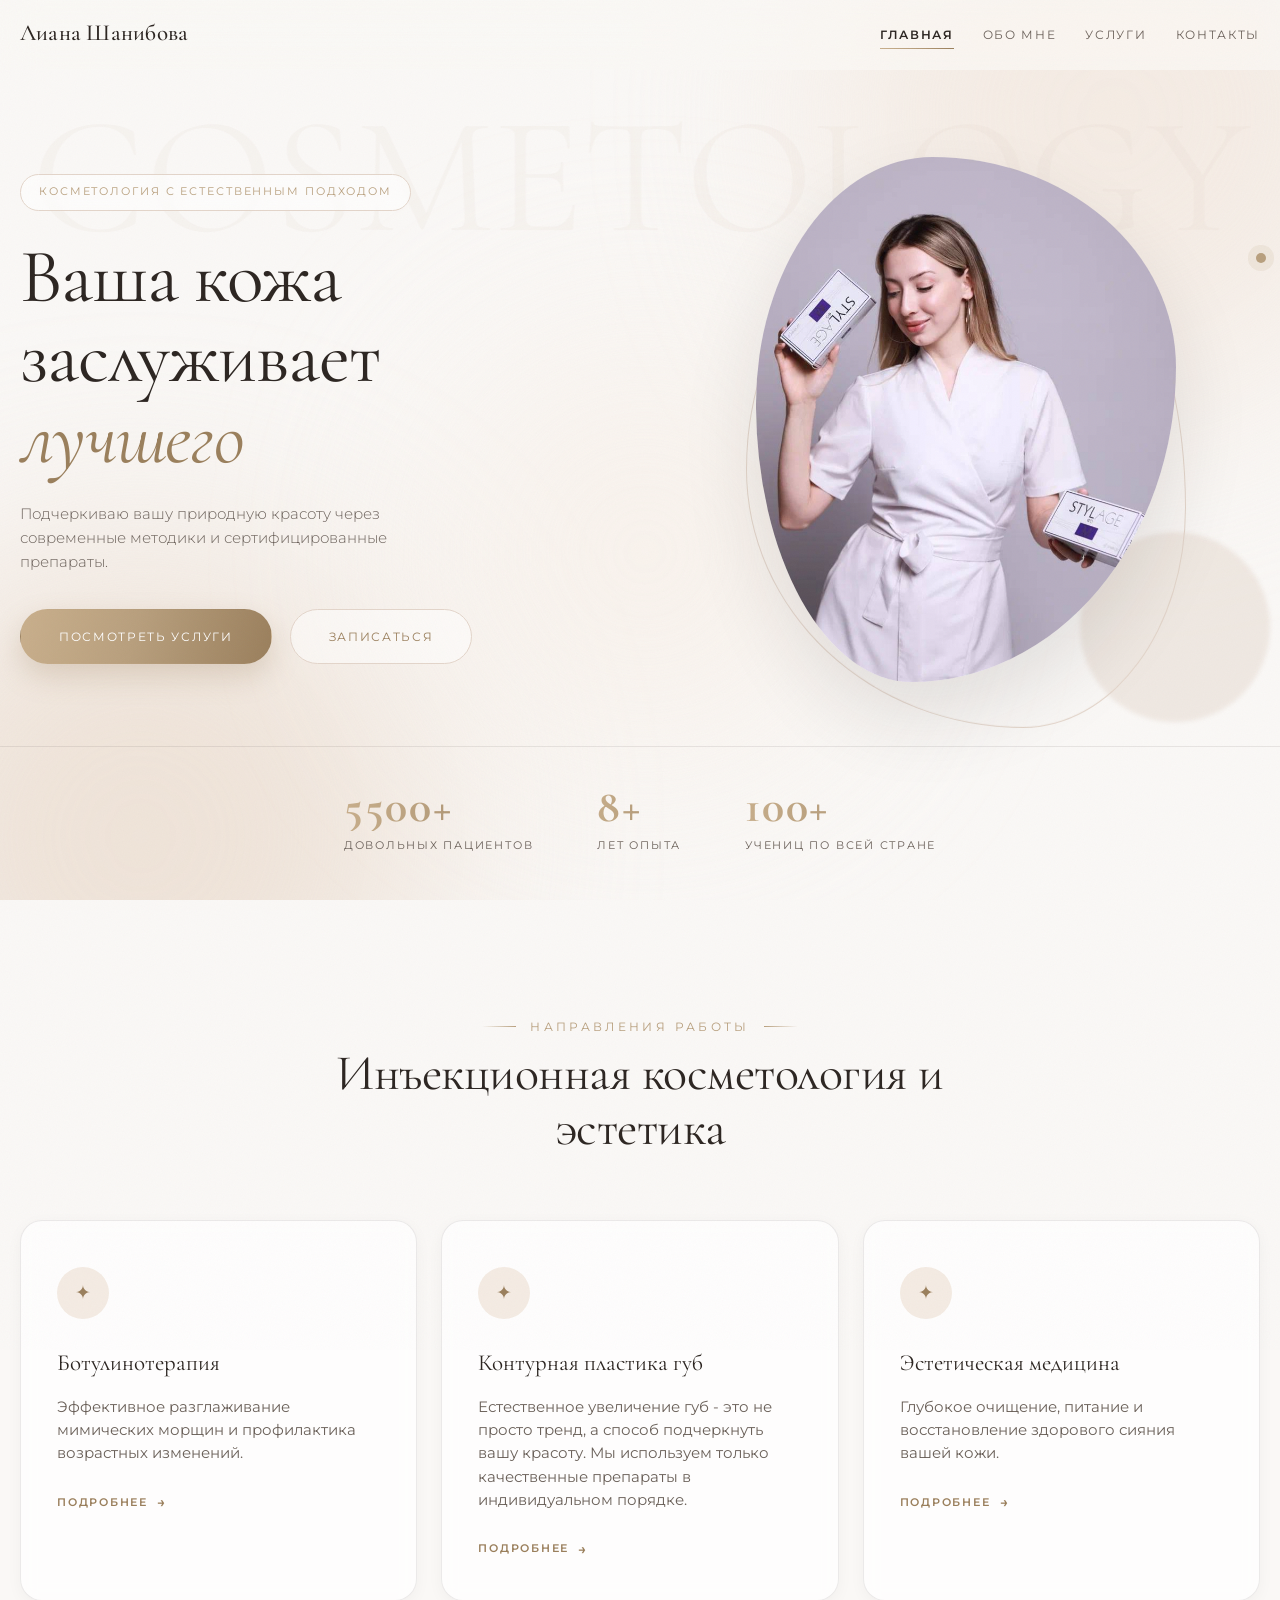
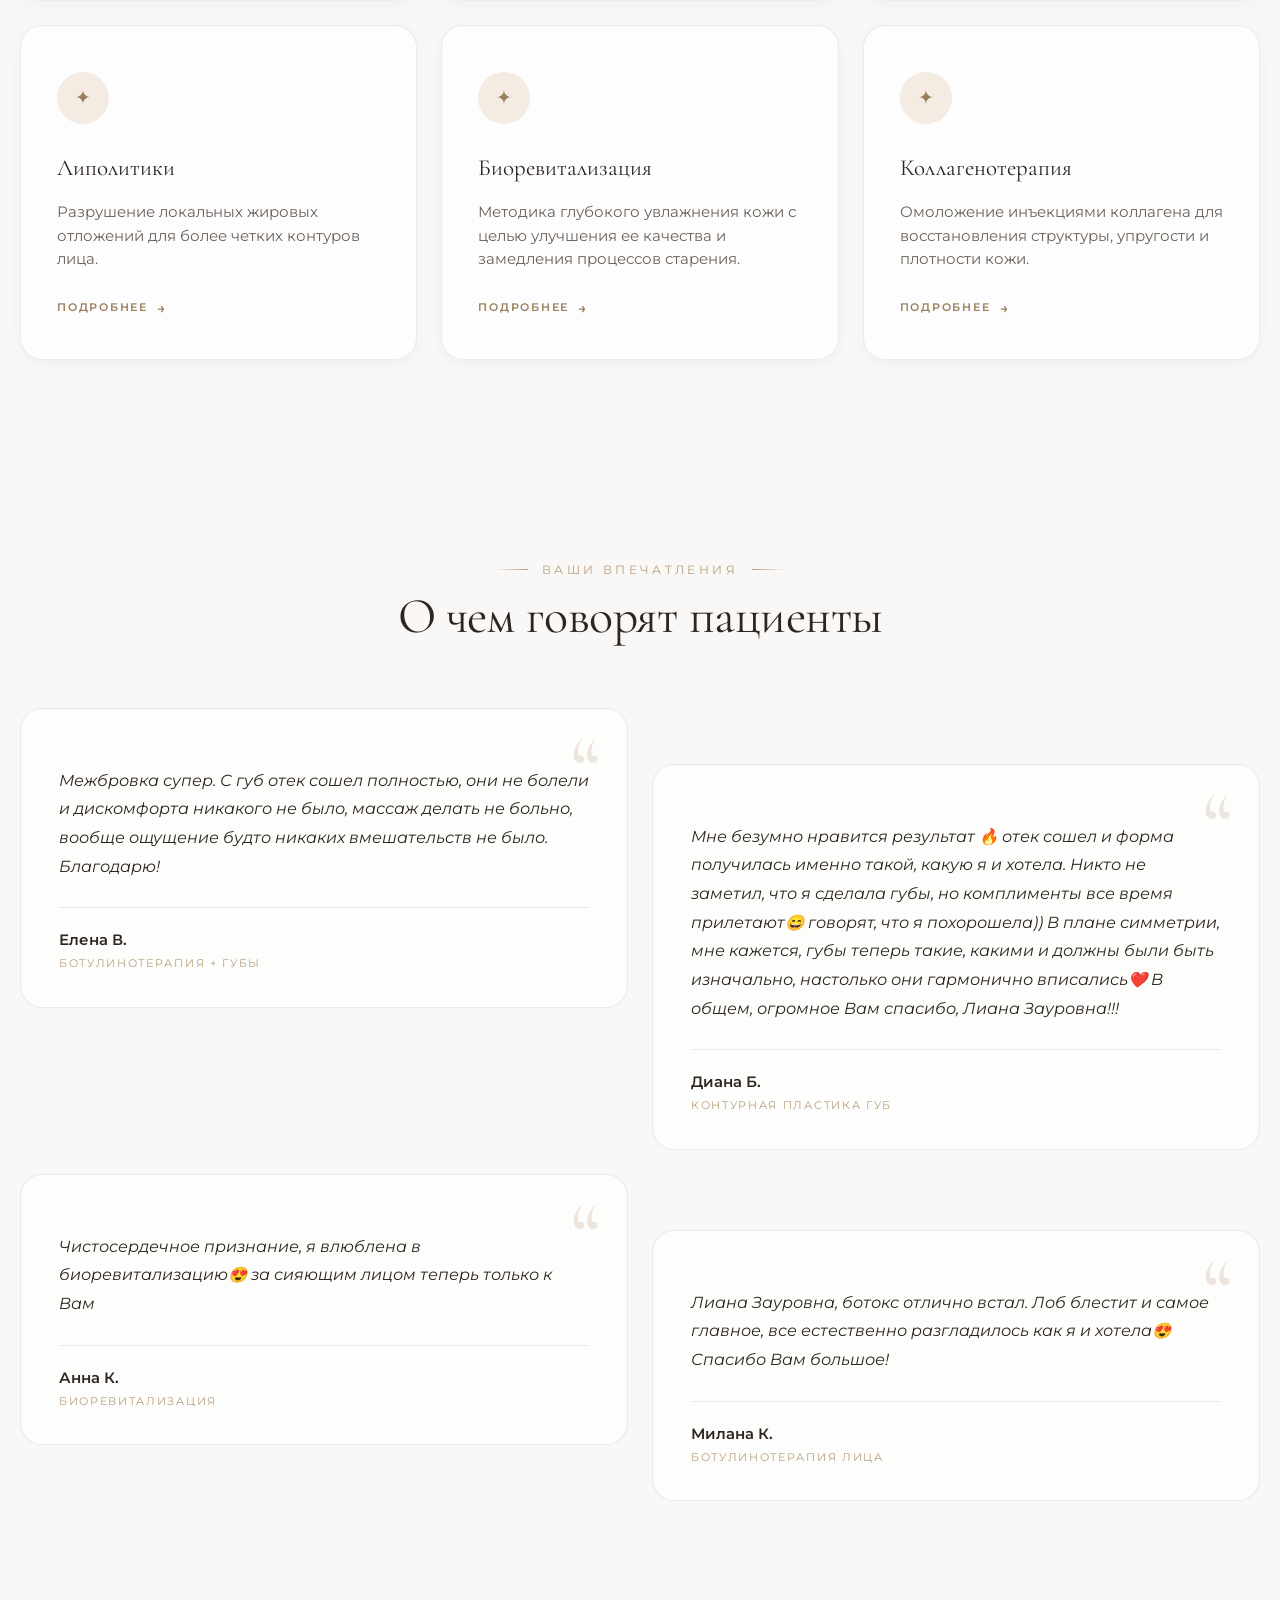
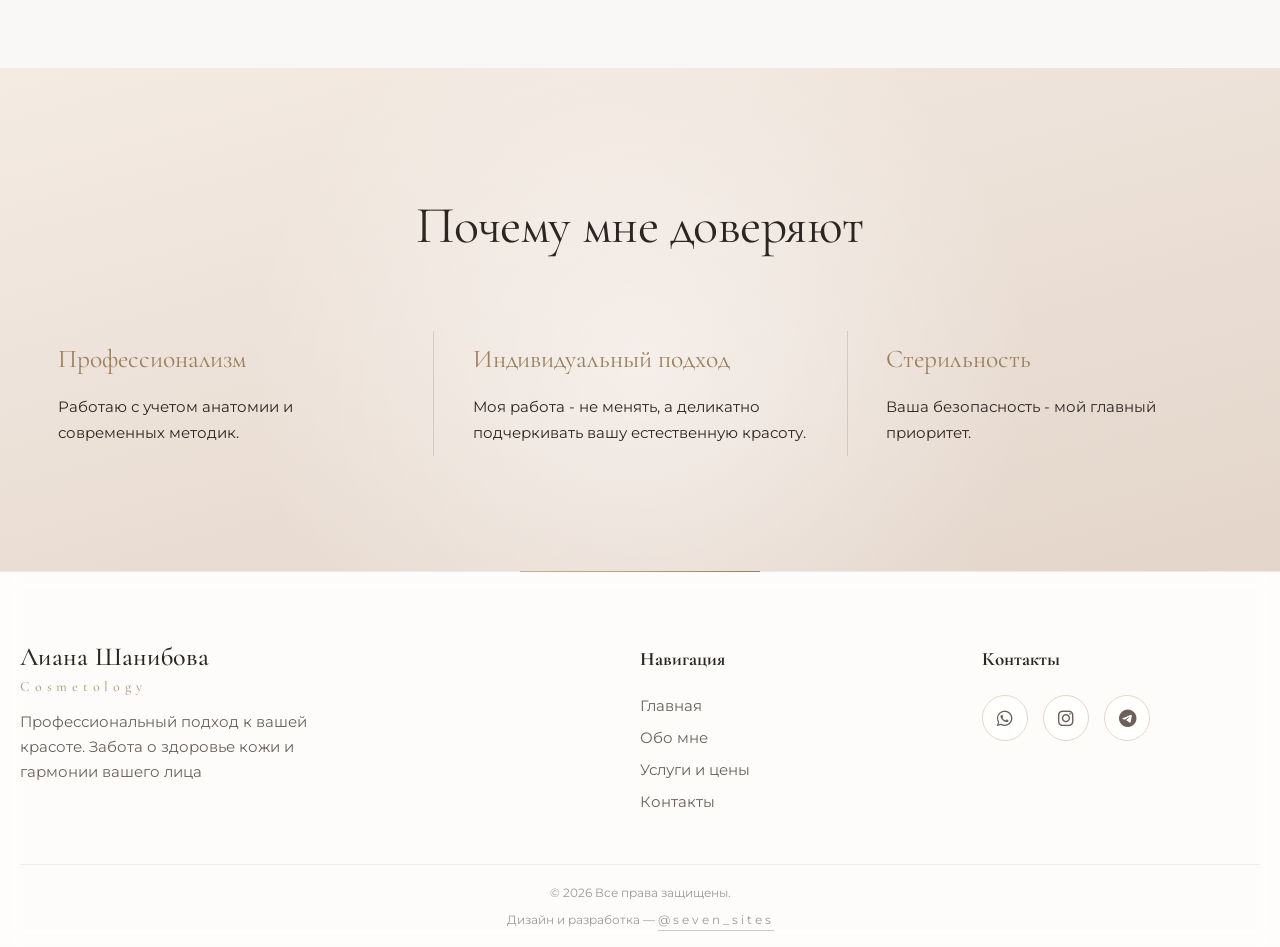
==== commit 01c43a8b: "Логотип «Лиана Шанибова», исправлены счётчик и фото на мобильных - в шапке, футере и прелоадере вмес" ====
--- a/index.html
+++ b/index.html
@@ -10,7 +10,9 @@
     <link rel="preconnect" href="https://fonts.gstatic.com" crossorigin>
     <link rel="preconnect" href="https://cdnjs.cloudflare.com">
     <link href="https://fonts.googleapis.com/css2?family=Cormorant+Garamond:wght@400;600&family=Montserrat:wght@300;400&display=swap" rel="stylesheet">
-    <link rel="icon" type="image/png" href="img/favicon.png">
+    <link rel="icon" type="image/svg+xml" href="img/favicon.svg?v=2">
+    <link rel="icon" type="image/png" sizes="32x32" href="img/favicon.png?v=2">
+    <link rel="apple-touch-icon" href="img/apple-touch-icon.png?v=2">
     <link rel="stylesheet" href="style.css?v=1786402638">
     <link rel="stylesheet" href="style-v2.css?v=1786402638">
     <link rel="stylesheet" href="https://cdnjs.cloudflare.com/ajax/libs/font-awesome/6.0.0/css/all.min.css">
@@ -21,7 +23,7 @@
 
     <div class="preloader" id="preloader" aria-hidden="true">
         <div class="pl-inner">
-            <span class="pl-logo">dr_shanicosmo</span>
+            <span class="pl-logo">Лиана Шанибова</span>
             <span class="pl-track"><i></i></span>
         </div>
     </div>
@@ -40,7 +42,7 @@
     <!-- ХИДЕР НАЧАЛО -->
     <header class="header">
         <div class="container">
-            <a href="index.html" class="logo">dr_shanicosmo</a>
+            <a href="index.html" class="logo logo--name">Лиана Шанибова</a>
             <nav class="nav" id="mainNav">
                 <a href="index.html" class="active">Главная</a>
                 <a href="about.html">Обо мне</a>
@@ -84,7 +86,7 @@
         </div>
 
         <div class="hero-stats" data-reveal-stagger="up">
-            <div class="stat-item"><b class="count-up" data-target="5000" data-suffix="+">5500+</b> довольных пациентов</div>
+            <div class="stat-item"><b class="count-up" data-target="5500" data-suffix="+">5500+</b> довольных пациентов</div>
             <div class="stat-item"><b class="count-up" data-target="8" data-suffix="+">8+</b> лет опыта</div>
             <div class="stat-item"><b class="count-up" data-target="100" data-suffix="+">100+</b> учениц по всей стране</div>
         </div>
@@ -241,7 +243,7 @@
             <div class="footer-grid">
                 
                 <div class="footer-col">
-                    <a href="index.html" class="logo footer-logo">DR_SHANICOSMO <br><span>Cosmetology</span></a>
+                    <a href="index.html" class="logo logo--name footer-logo">Лиана Шанибова <br><span>Cosmetology</span></a>
                     <p class="footer-about">Профессиональный подход к вашей красоте. Забота о здоровье кожи и гармонии вашего лица</p>
                     
                 </div>
--- a/style-v2.css
+++ b/style-v2.css
@@ -1452,3 +1452,38 @@
     [data-parallax] { transform: none !important; }
     .grain, .cursor-aura { display: none !important; }
 }
+
+/* Имя вместо латинского логотипа: без капса и разрядки, как на сайте обучения */
+.logo.logo--name {
+    text-transform: none;
+    letter-spacing: 0.01em;
+    font-size: clamp(20px, 1.8vw, 26px);
+    font-weight: 500;
+    white-space: nowrap;
+}
+.footer-logo.logo--name { font-size: 26px; }
+
+/* «Эстетика и комфорт» на телефонах: базовый слой оставлял сдвиг left:10% при ширине 100%,
+   блок уезжал за экран и обрезал фото. Высоту задаёт большое фото, малое накладывается поверх. */
+@media (max-width: 768px) {
+    .atmosphere-images {
+        left: 0;
+        width: 100%;
+        min-height: 0;
+        margin-bottom: 28px;
+    }
+    .img-large {
+        position: relative;
+        display: block;
+        right: auto;
+        width: 80%;
+        margin-left: auto;
+    }
+    .img-small {
+        left: 0;
+        top: auto;
+        bottom: -28px;
+        width: 50%;
+        border-width: 6px;
+    }
+}
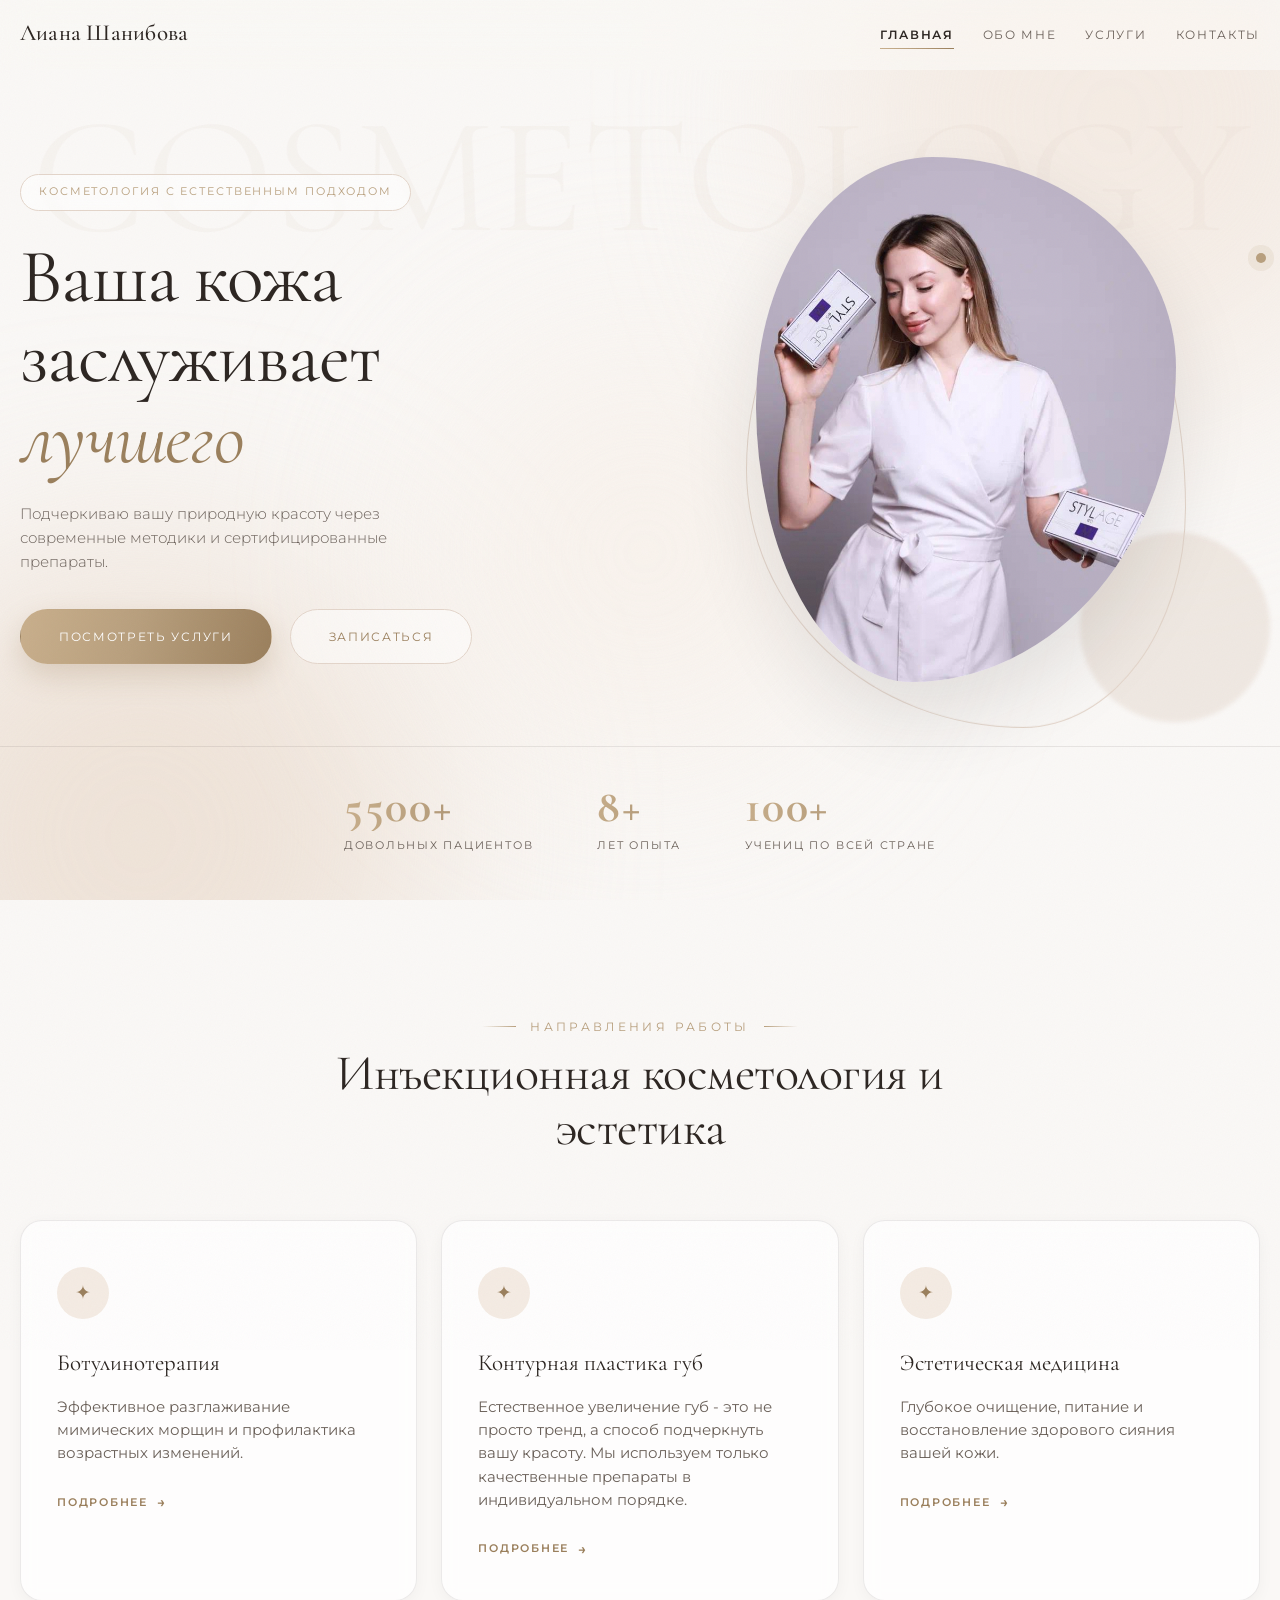
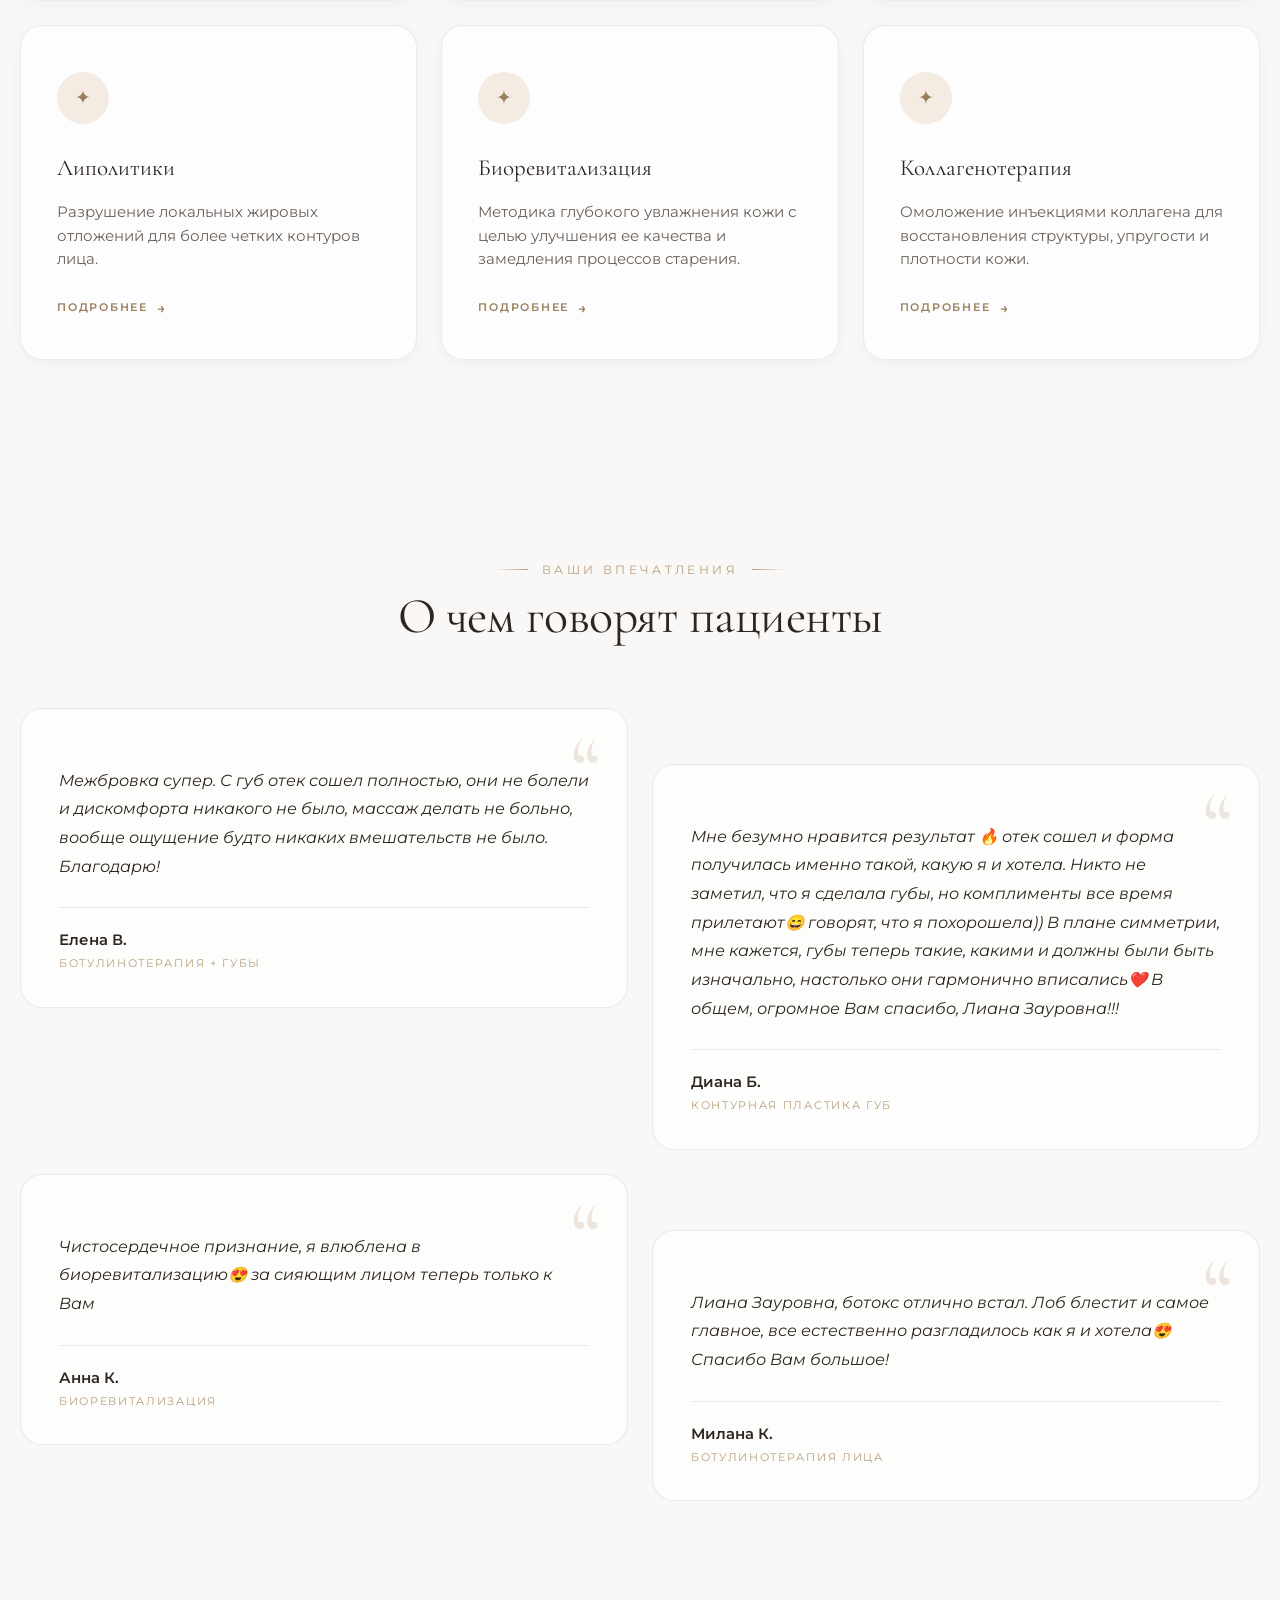
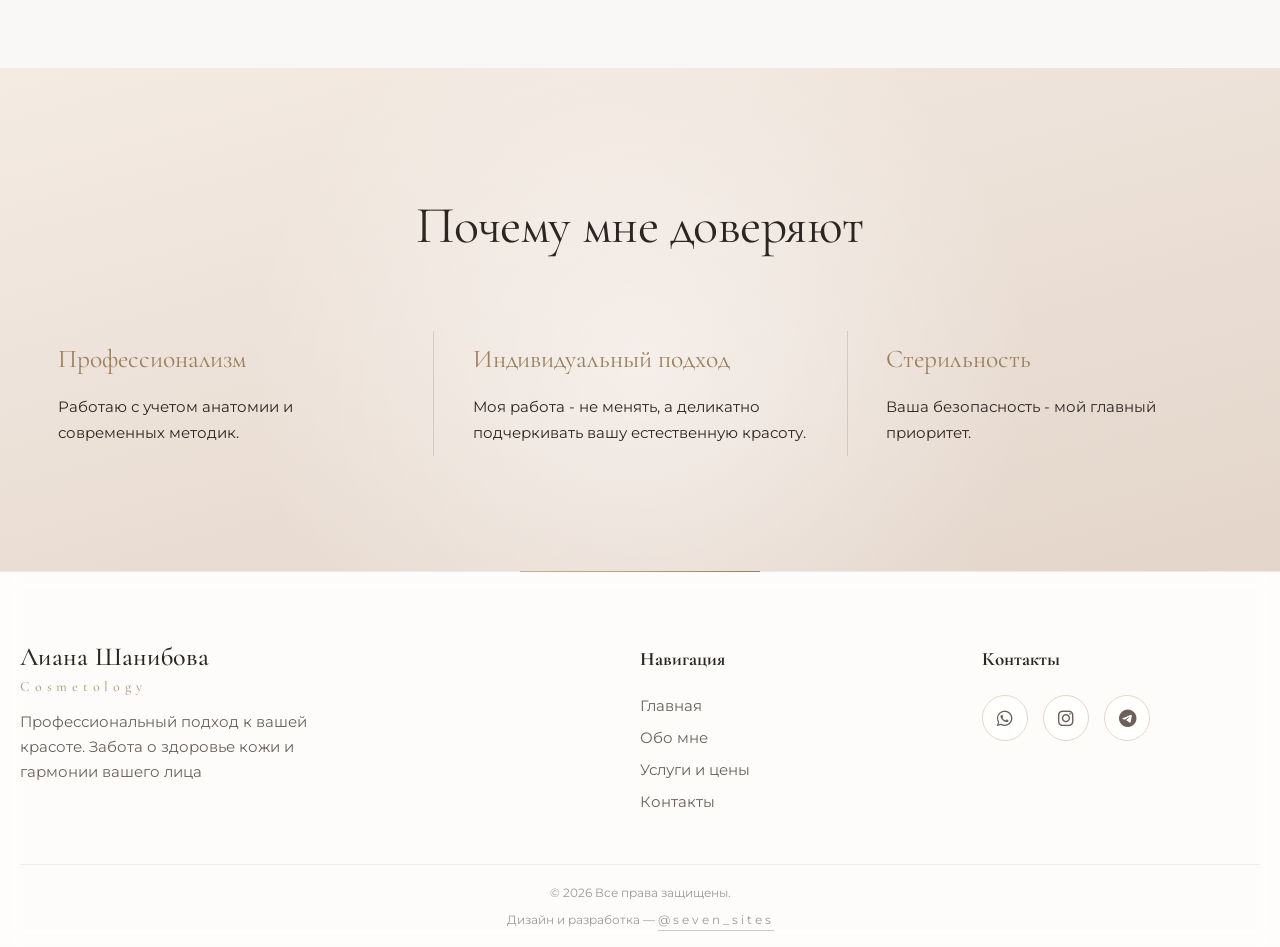
==== commit 56c6bdee: "Убран старый бренд Dr_shanicosmo из тайтлов страниц сайта услуг Co-Authored-By: Claude Sonnet 5 <nor" ====
--- a/index.html
+++ b/index.html
@@ -2,7 +2,7 @@
 <html lang="ru">
 <head>
     <meta charset="UTF-8">
-    <title>Dr_shanicosmo — врач-косметолог Лиана Шанибова</title>
+    <title>Лиана Шанибова — врач-косметолог</title>
     <meta name="description" content="Лиана Шанибова — врач-косметолог, дерматолог. Ботулинотерапия, контурная пластика губ, биоревитализация, эстетическая косметология. Естественный подход и сертифицированные препараты премиум-класса.">
     <link rel="canonical" href="https://lianashanibova.ru/">
     <meta name="theme-color" content="#FAF8F6">
--- a/style.css
+++ b/style.css
@@ -468,7 +468,16 @@
 }
 
 .price-list .sub-item {
-    padding-left: 15px; 
+    padding-left: 15px;
+}
+
+.price-note {
+    margin: 18px 0 0;
+    font-family: 'Cormorant Garamond', serif;
+    font-style: italic;
+    font-size: 15px;
+    color: var(--gold-color);
+    text-align: left;
 }
 
 .sub-group {
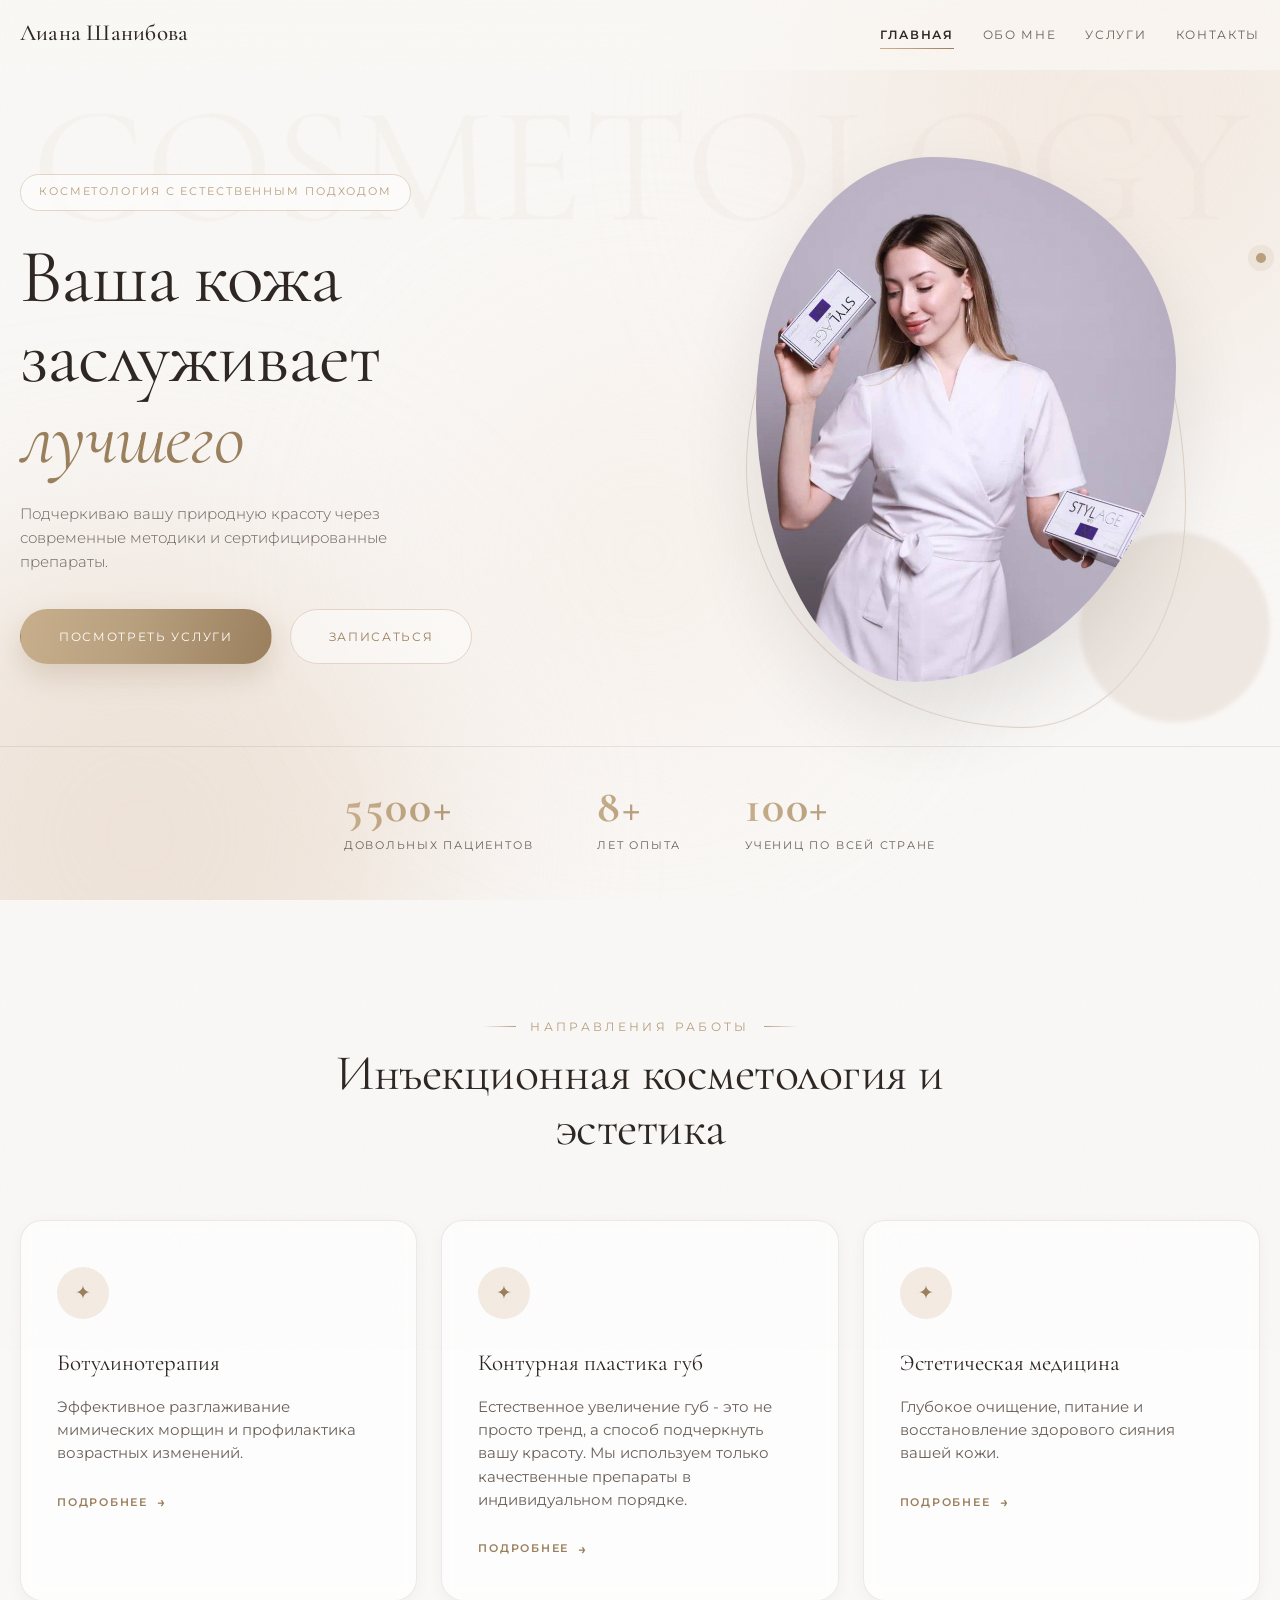
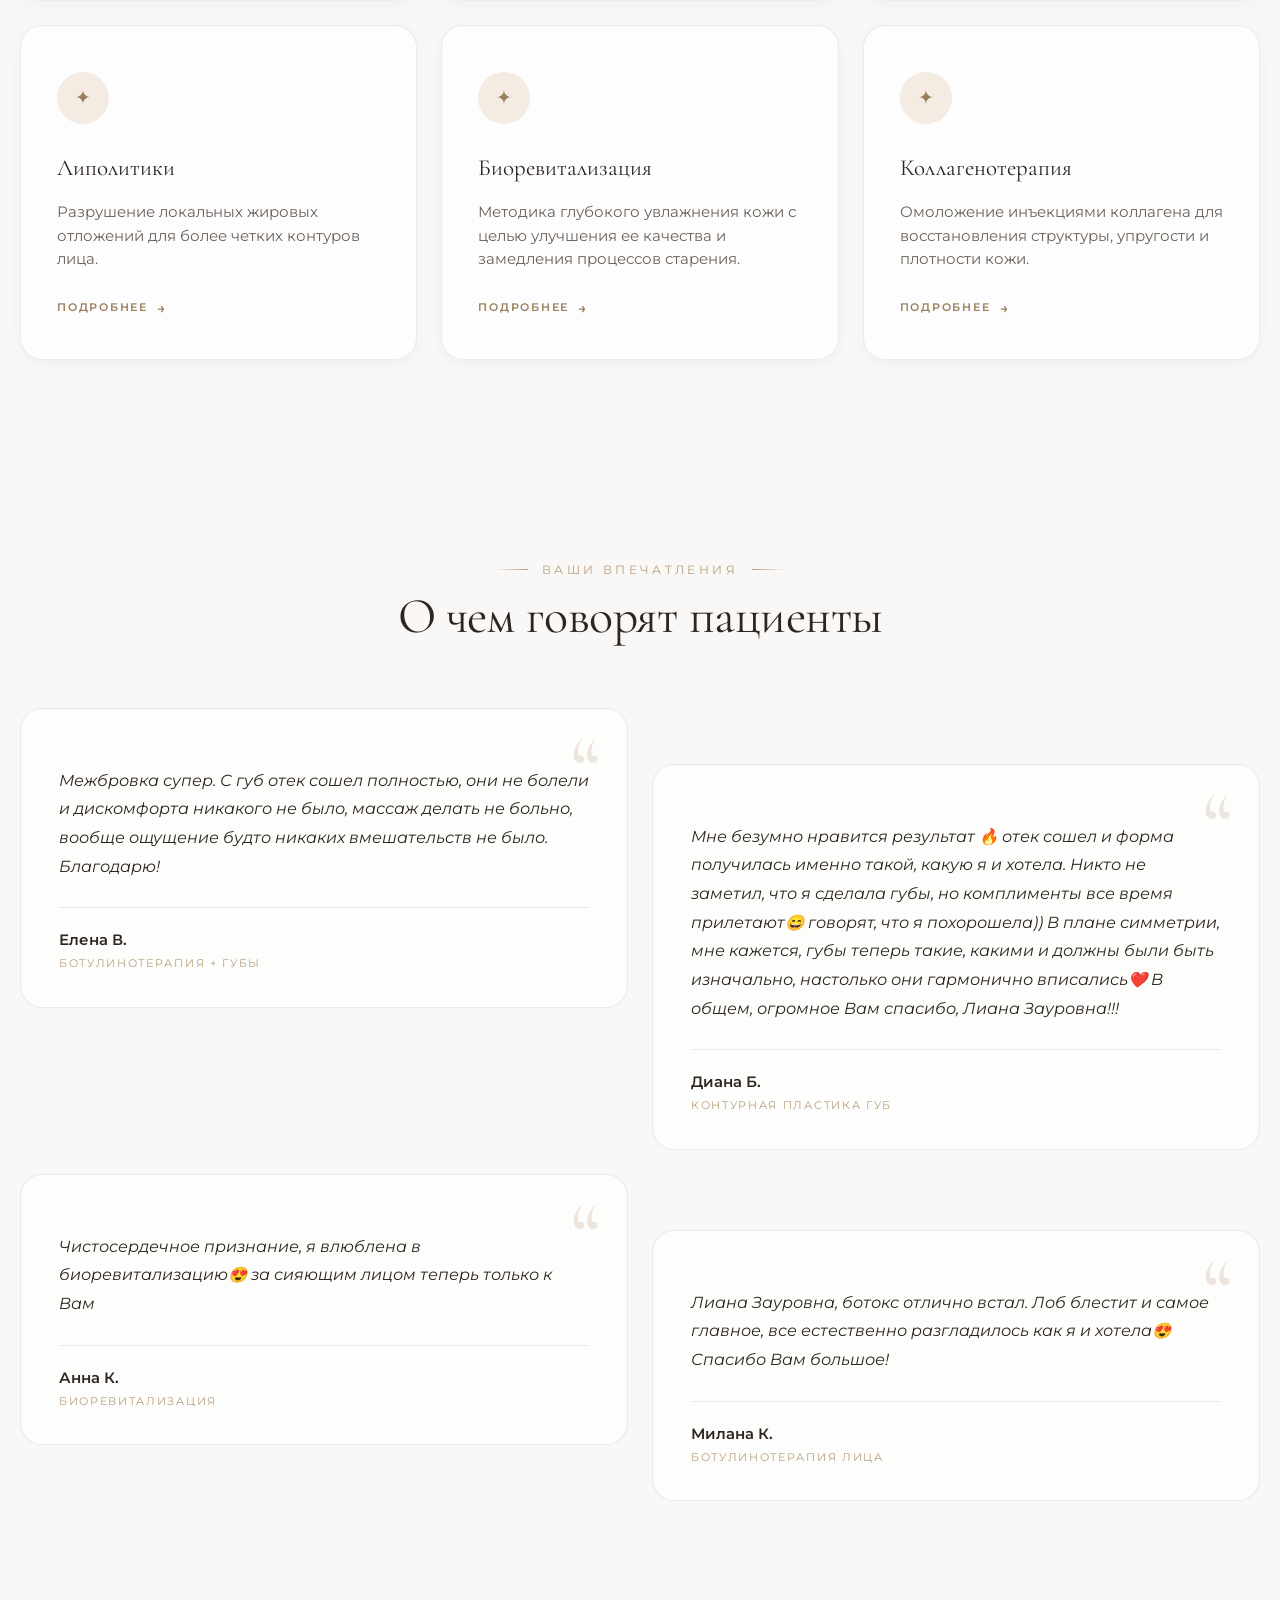
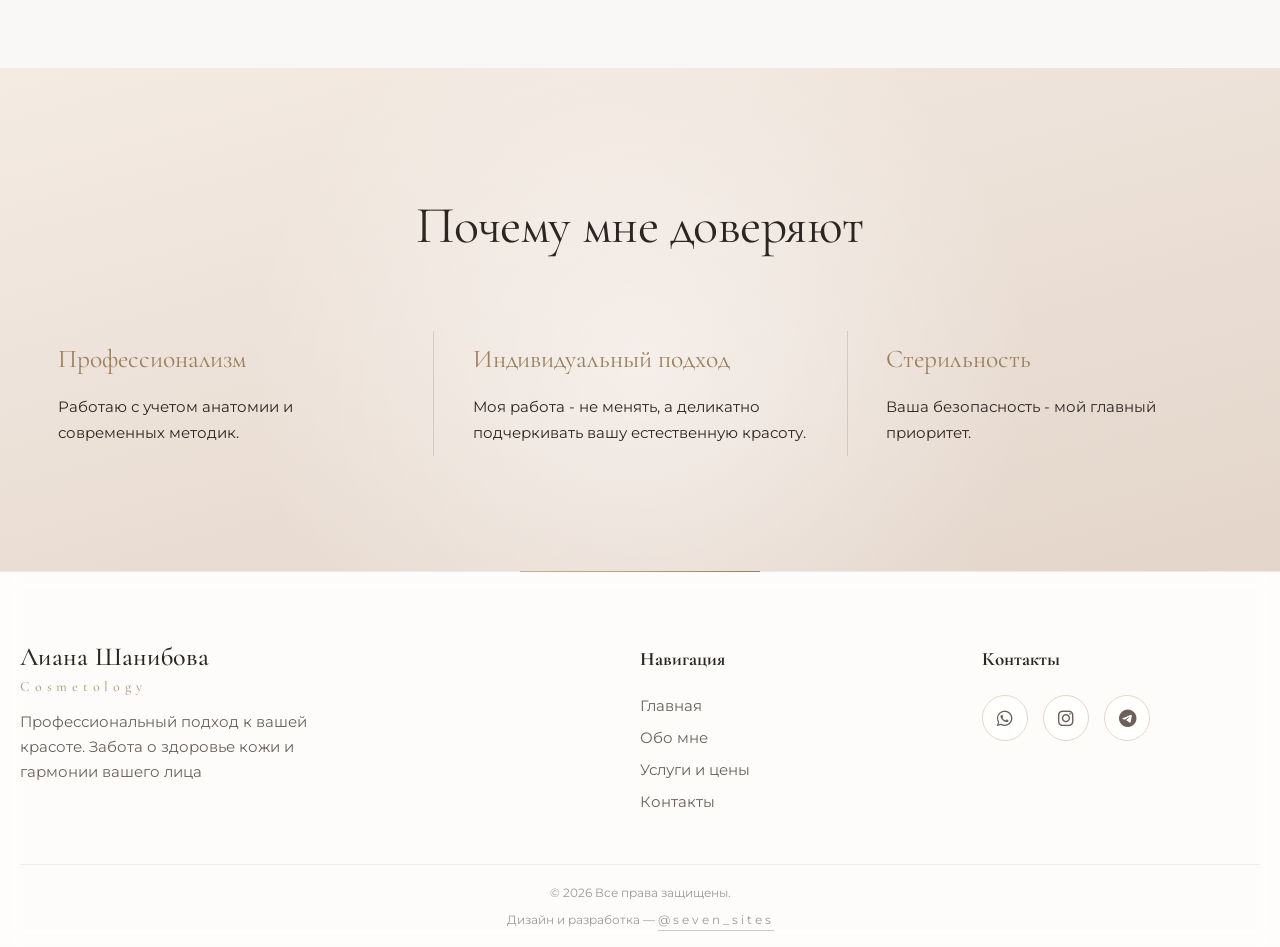
==== commit fb40b790: "Корректировка в прайсе" ====
--- a/index.html
+++ b/index.html
@@ -10,9 +10,11 @@
     <link rel="preconnect" href="https://fonts.gstatic.com" crossorigin>
     <link rel="preconnect" href="https://cdnjs.cloudflare.com">
     <link href="https://fonts.googleapis.com/css2?family=Cormorant+Garamond:wght@400;600&family=Montserrat:wght@300;400&display=swap" rel="stylesheet">
-    <link rel="icon" type="image/svg+xml" href="img/favicon.svg?v=2">
-    <link rel="icon" type="image/png" sizes="32x32" href="img/favicon.png?v=2">
-    <link rel="apple-touch-icon" href="img/apple-touch-icon.png?v=2">
+    <link rel="icon" href="/favicon.ico" sizes="any">
+    <link rel="icon" type="image/svg+xml" href="img/favicon.svg?v=3">
+    <link rel="icon" type="image/png" sizes="48x48" href="img/favicon-48.png?v=3">
+    <link rel="icon" type="image/png" sizes="96x96" href="img/favicon-96.png?v=3">
+    <link rel="apple-touch-icon" href="img/apple-touch-icon.png?v=3">
     <link rel="stylesheet" href="style.css?v=1786402638">
     <link rel="stylesheet" href="style-v2.css?v=1786402638">
     <link rel="stylesheet" href="https://cdnjs.cloudflare.com/ajax/libs/font-awesome/6.0.0/css/all.min.css">
